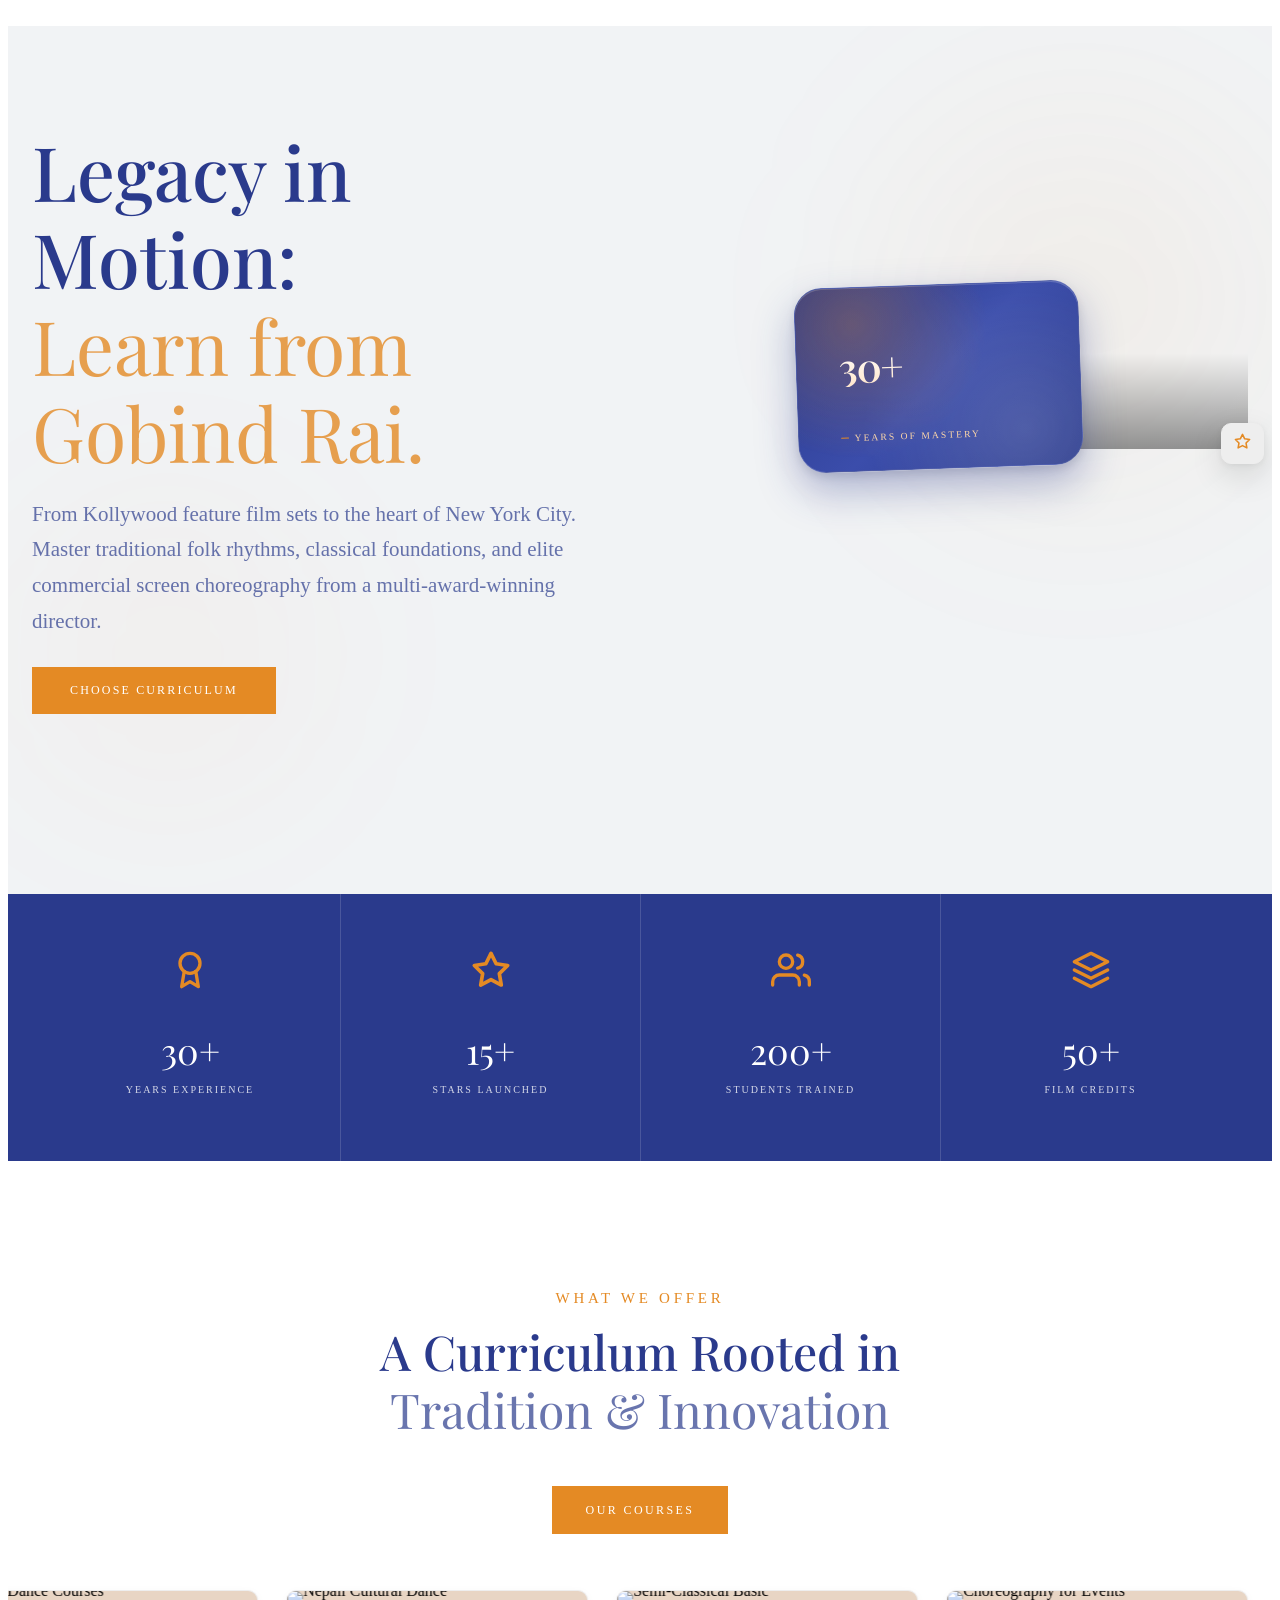
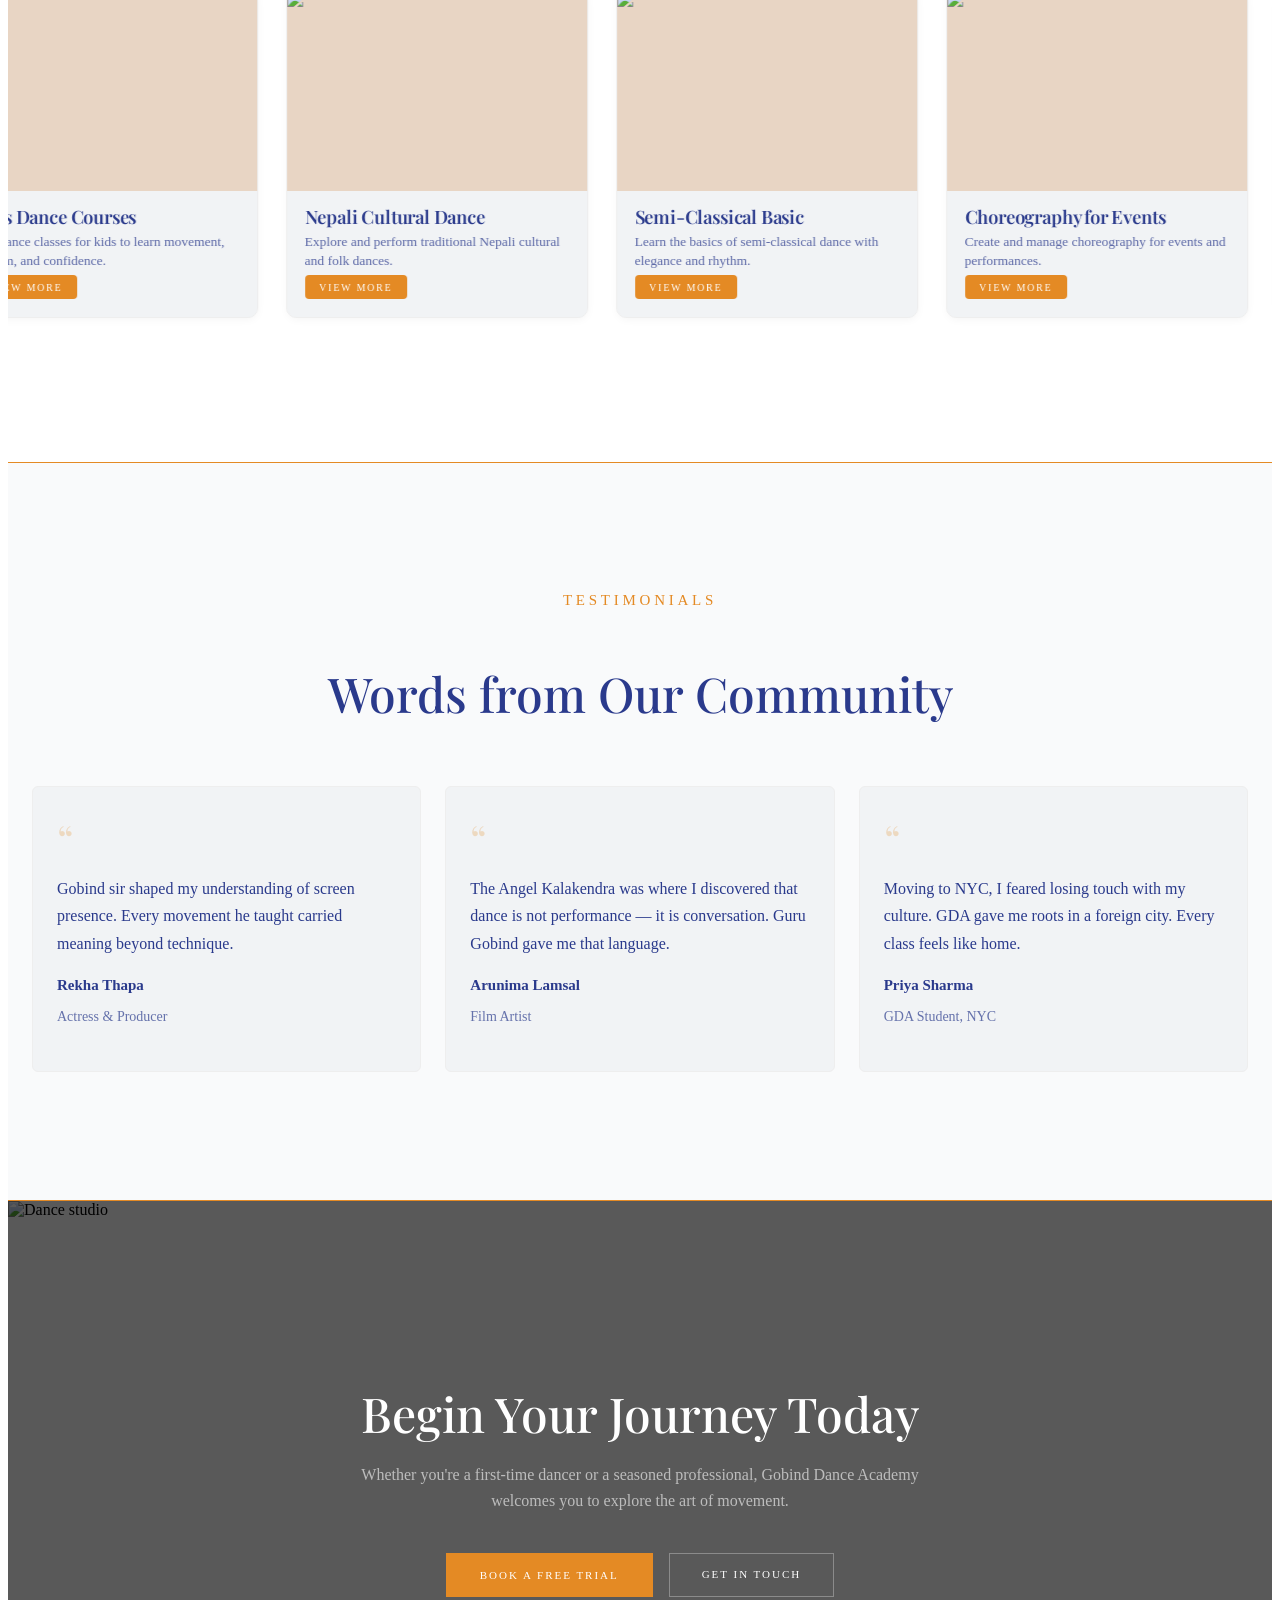
==== index.html @ 26ebb46a "Animate navbar Schedule button + restyle hero 30+ Years card Navbar CTA: - Animated orange gradient " ====
<!DOCTYPE html>
<html lang="en">
<head>
    <meta charset="UTF-8" />
    <meta name="viewport" content="width=device-width, initial-scale=1.0" />
    <title>Gobind Dance Center - Learn from Gobind Rai</title>
    <meta name="description" content="From Kollywood feature film sets to the heart of New York City. Master traditional folk rhythms, classical foundations, and elite commercial screen choreography." />

    <!-- Fonts -->
    <link rel="preconnect" href="https://fonts.googleapis.com" />
    <link rel="preconnect" href="https://fonts.gstatic.com" crossorigin />
    <link rel="icon" type="image/png" href="assets/icons/Febicone.png" />
    <link href="https://fonts.googleapis.com/css2?family=Playfair+Display:ital,wght@0,400;0,500;0,600;0,700;1,400;1,500&family=Inter:wght@300;400;500;600;700&display=swap" rel="stylesheet" />

    <!-- CSS -->
    <link rel="stylesheet" href="css/global.css" />
    <link rel="stylesheet" href="css/animations.css" />
    <link rel="stylesheet" href="css/components/navbar.css" />
    <link rel="stylesheet" href="css/components/footer.css" />
    <link rel="stylesheet" href="css/components/forms.css" />
    <link rel="stylesheet" href="css/components/cards.css" />
    <link rel="stylesheet" href="css/loader.css" />

    <style>
        /* ============================================================
           ROOT / VARIABLES
           ============================================================ */
        :root {
            --container-max: 1440px;
            --font-serif: 'Playfair Display', serif;
            --font-sans: 'Inter', sans-serif;
        }

        /* ============================================================
           HERO SECTION
           ============================================================ */
        .hero {
            min-height: calc(100vh - 72px);
            display: flex;
            align-items: center;
            position: relative;
            overflow: hidden;
            background: #f1f3f5;
            padding: 0.5rem 0 2.5rem;
        }

        @media (min-width: 768px) {
            .hero {
                padding: 1rem 0 3rem;
            }
        }

        @media (min-width: 1024px) {
            .hero {
                padding: 0 0 2.5rem;
            }
        }

        @media (min-width: 1920px) {
            .hero {
                padding: 1.5rem 0 4rem;
            }
        }

        @media (min-width: 2560px) {
            .hero {
                padding: 2.5rem 0 5rem;
            }
        }

        .hero-bg-1 {
            position: absolute;
            top: 5rem;
            right: 0;
            width: 24rem;
            height: 24rem;
            background: rgba(228, 138, 36, 0.05);
            border-radius: 50%;
            filter: blur(100px);
        }

        .hero-bg-2 {
            position: absolute;
            bottom: 5rem;
            left: 0;
            width: 20rem;
            height: 20rem;
            background: rgba(228, 138, 36, 0.03);
            border-radius: 50%;
            filter: blur(80px);
        }

        .hero-content {
            max-width: var(--container-max);
            margin: 0 auto;
            padding: 0 1.5rem;
            width: 100%;
        }

        @media (max-width: 1023px) {
            .hero-content {
                position: relative;
                top: 0px;
            }
        }

        .hero-grid {
            display: grid;
            grid-template-columns: 1fr;
            gap: 2rem;
            align-items: center;
        }

        @media (min-width: 768px) {
            .hero-grid {
                gap: 3rem;
            }
        }

        @media (min-width: 1024px) {
            .hero-grid {
                grid-template-columns: 1fr 1fr;
                gap: 5rem;
            }
        }

        .hero-badge {
            display: inline-flex;
            align-items: center;
            gap: 0.5rem;
            font-size: 11px;
            letter-spacing: 0.25em;
            text-transform: uppercase;
            color: #E48A24;
            font-weight: 500;
            margin-bottom: 1rem;
            padding: 0.375rem 1rem;
            border: 1px solid #EEEEEE;
        }

        .hero-badge-dot {
            width: 6px;
            height: 6px;
            background: #E48A24;
            border-radius: 50%;
            animation: pulse 2s ease infinite;
        }

        .hero-title {
            font-family: var(--font-serif);
            font-weight: 500;
            color: #2A3A8C;
            margin-bottom: 1rem;
            display: flex;
            flex-direction: column;
            gap: 0.05rem;
            width: 100%;
            font-size: 2.4rem;
        }

        @media (min-width: 480px) {
            .hero-title {
                font-size: 2.8rem;
            }
        }

        @media (min-width: 640px) {
            .hero-title {
                font-size: 3.4rem;
            }
        }

        @media (min-width: 768px) {
            .hero-title {
                font-size: 4rem;
            }
        }

        @media (min-width: 1024px) {
            .hero-title {
                font-size: clamp(3.8rem, 7vw, 4.7rem);
            }
        }

        @media (min-width: 1920px) {
            .hero-title {
                font-size: 6rem;
            }
        }

        @media (min-width: 2560px) {
            .hero-title {
                font-size: 7rem;
            }
        }

        .hero-title-line {
            display: block;
            line-height: 1.15;
            word-break: break-word;
        }
        

        .hero-title-accent,
        .hero-title-accent2 {
            font-style: normal;
            font-weight: 400;
            color: rgba(228, 138, 36, 0.8);
            margin-left: 0;
        }

        @media (min-width: 768px) {
            .hero-title-accent,
            .hero-title-accent2 {
                margin-left: 40px;
            }
        }

        @media (min-width: 1024px) {
            .hero-title-accent,
            .hero-title-accent2 {
                margin-left: 0px;
            }
        }

        .hero-description {
            font-size: 16px;
            line-height: 1.7;
            color: rgba(42, 58, 140, 0.7);
            max-width: 90rem;
            margin-bottom: 1.75rem;
        }

        @media (min-width: 640px) {
            .hero-description {
                font-size: 18px;
            }
        }

        @media (min-width: 1024px) {
            .hero-description {
                font-size: 21px;
            }
        }

        @media (min-width: 1920px) {
            .hero-description {
                font-size: 23px;
                max-width: 38rem;
            }
        }

        @media (min-width: 2560px) {
            .hero-description {
                font-size: 25px;
                max-width: 44rem;
            }
        }

        .hero-actions {
            display: flex;
            flex-wrap: wrap;
            gap: 1rem;
        }

        .btn-primary {
            display: inline-block;
            padding: 0.875rem 2.25rem;
            font-size: 12px;
            letter-spacing: 0.18em;
            text-transform: uppercase;
            text-decoration: none;
            background: #E48A24;
            color: #FFFFFF;
            border: 2px solid #E48A24;
            transition: all 0.3s ease;
            font-weight: 500;
        }

        .btn-primary:hover {
            background: #2A3A8C;
            border-color: #2A3A8C;
            color: #FFFFFF;
        }

        @media (min-width: 1024px) {
            .hero-text {
                position: relative;
                top: -50px;
            }
        }

        /* ============================================================
           HERO IMAGE — visible on ALL screens
           ============================================================ */
        .hero-image-container {
            display: flex;
            position: relative;
            justify-content: center;
            align-items: center;
        }

        @media (min-width: 1024px) {
            .hero-image-container {
                justify-content: flex-end;
            }
        }

        .hero-image-wrapper {
            position: relative;
            width: 100%;
            max-width: 340px;
        }

        @media (min-width: 640px) {
            .hero-image-wrapper {
                max-width: 400px;
            }
        }

        @media (min-width: 1024px) {
            .hero-image-wrapper {
                max-width: 420px;
            }
        }

        @media (min-width: 1920px) {
            .hero-image-wrapper {
                max-width: 480px;
            }
        }

        @media (min-width: 2560px) {
            .hero-image-wrapper {
                max-width: 540px;
            }
        }

        .hero-image {
            width: 100%;
            height: auto;
            display: block;
            border-radius: 4px;
        }

        .hero-image-overlay {
            position: absolute;
            bottom: 0;
            left: 0;
            right: 0;
            background: linear-gradient(to top, rgba(0, 0, 0, 0.4), transparent);
            height: 6rem;
            border-radius: 0 0 4px 4px;
        }

        .hero-image-card {
            position: absolute;
            bottom: -1.25rem;
            left: 0.5rem;
            background:
              linear-gradient(135deg, #2A3A8C 0%, #3B4DAB 50%, #2A3A8C 100%);
            color: #ffffff;
            border: 1px solid rgba(255, 255, 255, 0.18);
            border-radius: 24px;
            padding: 0.9rem 1.6rem 0.85rem;
            box-shadow:
              0 18px 40px rgba(42, 58, 140, 0.35),
              0 4px 10px rgba(0, 0, 0, 0.10),
              inset 0 1px 0 rgba(255, 255, 255, 0.20);
            min-width: 150px;
            overflow: hidden;
            isolation: isolate;
            transform: translateY(0) rotate(-2deg);
            transition:
              transform 0.5s cubic-bezier(0.22, 1, 0.36, 1),
              box-shadow 0.5s ease,
              border-color 0.4s ease,
              background 0.5s ease;
        }

        /* animated radial glow that drifts across the card */
        .hero-image-card::before {
            content: '';
            position: absolute;
            inset: 0;
            background:
              radial-gradient(circle at 20% 20%, rgba(228, 138, 36, 0.35), transparent 50%),
              radial-gradient(circle at 80% 80%, rgba(255, 255, 255, 0.18), transparent 60%);
            opacity: 0.85;
            z-index: 0;
            animation: card-glow-drift 6s ease-in-out infinite alternate;
            pointer-events: none;
        }

        @keyframes card-glow-drift {
            0%   { transform: translate(0, 0)     scale(1);   opacity: 0.7; }
            50%  { transform: translate(8px, -4px) scale(1.05); opacity: 0.9; }
            100% { transform: translate(-6px, 4px) scale(1.08); opacity: 0.75; }
        }

        /* sweeping sheen on hover */
        .hero-image-card::after {
            content: '';
            position: absolute;
            top: 0;
            left: -120%;
            width: 55%;
            height: 100%;
            background: linear-gradient(
                100deg,
                transparent 0%,
                rgba(255, 255, 255, 0.0) 35%,
                rgba(255, 255, 255, 0.35) 50%,
                rgba(255, 255, 255, 0.0) 65%,
                transparent 100%
            );
            transform: skewX(-22deg);
            transition: left 0.85s cubic-bezier(0.22, 1, 0.36, 1);
            z-index: 1;
            pointer-events: none;
        }

        .hero-image-card > * {
            position: relative;
            z-index: 2;
        }

        @media (min-width: 480px) {
            .hero-image-card {
                left: 0.5rem;
                padding: 1rem 2rem;
                min-width: 170px;
                border-radius: 26px;
            }
        }

        @media (min-width: 640px) {
            .hero-image-card {
                left: 1rem;
                padding: 1.1rem 2.4rem;
                min-width: 190px;
                border-radius: 28px;
            }
        }

        @media (min-width: 1024px) {
            .hero-image-card {
                left: -2rem;
                padding: 1.2rem 2.6rem;
                min-width: 200px;
                border-radius: 28px;
            }
        }

        @media (min-width: 1920px) {
            .hero-image-card {
                left: -2.5rem;
                padding: 1.3rem 2.8rem;
                min-width: 220px;
                border-radius: 30px;
            }
        }

        @media (min-width: 2560px) {
            .hero-image-card {
                padding: 1.4rem 3rem;
                min-width: 240px;
                border-radius: 32px;
            }
        }

        .hero-image-card:hover {
            transform: translateY(-8px) rotate(0deg) scale(1.04);
            box-shadow:
                0 28px 60px rgba(42, 58, 140, 0.45),
                0 8px 16px rgba(0, 0, 0, 0.14),
                inset 0 1px 0 rgba(255, 255, 255, 0.30);
            border-color: rgba(228, 138, 36, 0.6);
            background:
              linear-gradient(135deg, #34419A 0%, #4A5FCE 50%, #34419A 100%);
        }

        .hero-image-card:hover::after {
            left: 130%;
        }

        .hero-image-card-value {
            font-family: var(--font-serif);
            font-size: 1.8rem;
            color: #FFFFFF;
            line-height: 1;
            font-weight: 600;
            letter-spacing: -0.02em;
            background: linear-gradient(180deg, #FFFFFF 0%, #FFE6CC 100%);
            -webkit-background-clip: text;
            background-clip: text;
            -webkit-text-fill-color: transparent;
            position: relative;
            display: inline-block;
            animation: card-value-glow 3.4s ease-in-out infinite;
        }

        @keyframes card-value-glow {
            0%, 100% { filter: drop-shadow(0 0 0 rgba(228, 138, 36, 0.0)); }
            50%      { filter: drop-shadow(0 0 6px rgba(228, 138, 36, 0.55)); }
        }

        @media (min-width: 640px) {
            .hero-image-card-value {
                font-size: 2.2rem;
            }
        }

        @media (min-width: 1024px) {
            .hero-image-card-value {
                font-size: 2.5rem;
            }
        }

        @media (min-width: 1920px) {
            .hero-image-card-value {
                font-size: 2.1rem;
            }
        }

        @media (min-width: 2560px) {
            .hero-image-card-value {
                font-size: 1.85rem;
            }
        }

        .hero-image-card-label {
            font-size: 8px;
            letter-spacing: 0.22em;
            text-transform: uppercase;
            color: #FFD8A8;
            margin-top: 0.35rem;
            font-weight: 500;
            position: relative;
            padding-left: 14px;
        }

        .hero-image-card-label::before {
            content: '';
            position: absolute;
            left: 0;
            top: 50%;
            transform: translateY(-50%);
            width: 8px;
            height: 1.5px;
            background: #E48A24;
            border-radius: 1px;
        }

        @media (min-width: 640px) {
            .hero-image-card-label {
                font-size: 9px;
            }
        }

        @media (min-width: 1024px) {
            .hero-image-card-label {
                font-size: 9.5px;
            }
        }

        @media (min-width: 1920px) {
            .hero-image-card-label {
                font-size: 10.5px;
            }
        }

        @media (min-width: 2560px) {
            .hero-image-card-label {
                font-size: 11.5px;
            }
        }

        @media (prefers-reduced-motion: reduce) {
            .hero-image-card,
            .hero-image-card::before,
            .hero-image-card::after,
            .hero-image-card-value {
                animation: none !important;
            }
            .hero-image-card { transform: rotate(-2deg); }
            .hero-image-card::after { display: none; }
        }

        .hero-badge-award {
            position: absolute;
            top: -0.5rem;
            right: -0.5rem;
            background: #EEEEEE;
            color: #E48A24;
            border: 1px solid #EEEEEE;
            padding: 0.4rem 0.55rem;
            border-radius: 10px;
            box-shadow: 0 12px 32px rgba(0, 0, 0, 0.12), 0 2px 6px rgba(0, 0, 0, 0.06);
            transition: transform 0.3s cubic-bezier(0.22, 1, 0.36, 1), box-shadow 0.3s ease, color 0.3s ease, background 0.3s ease, border-color 0.3s ease;
        }

        @media (min-width: 480px) {
            .hero-badge-award {
                padding: 0.45rem 0.6rem;
                right: -0.5rem;
                top: -0.5rem;
            }
        }

        @media (min-width: 640px) {
            .hero-badge-award {
                padding: 0.5rem 0.65rem;
                right: -0.5rem;
                top: -0.5rem;
            }
        }

        @media (min-width: 1024px) {
            .hero-badge-award {
                padding: 0.55rem 0.75rem;
                right: -1rem;
                top: -0.5rem;
            }
        }

        @media (min-width: 1920px) {
            .hero-badge-award {
                padding: 0.65rem 0.85rem;
            }
            .hero-badge-award svg {
                width: 19px;
                height: 19px;
            }
        }

        @media (min-width: 2560px) {
            .hero-badge-award {
                padding: 0.75rem 0.95rem;
            }
            .hero-badge-award svg {
                width: 21px;
                height: 21px;
            }
        }

        .hero-badge-award:hover {
            transform: translateY(-3px) rotate(-3deg);
            box-shadow: 0 18px 44px rgba(0, 0, 0, 0.18), 0 4px 10px rgba(0, 0, 0, 0.08);
            background: #E48A24;
            color: #FFFFFF;
            border-color: #E48A24;
        }

        .hero-badge-award svg {
            width: 14px;
            height: 14px;
        }

        @media (min-width: 640px) {
            .hero-badge-award svg {
                width: 16px;
                height: 16px;
            }
        }

        @media (min-width: 1024px) {
            .hero-badge-award svg {
                width: 17px;
                height: 17px;
            }
        }

        /* ============================================================
           STATS SECTION
           ============================================================ */
        .stats {
            border: none;
            background: transparent;
        }

        .container1 {
            width: 100%;
            max-width: 100%;
            margin: 0;
            padding: 0;
            background-color: #2A3A8C;
        }

        .stats-grid {
            display: grid;
            grid-template-columns: repeat(2, 1fr);
            max-width: var(--container-max);
            margin: 0 auto;
            padding: 0 1.5rem;
        }

        @media (min-width: 768px) {
            .stats-grid {
                grid-template-columns: repeat(4, 1fr);
                padding: 0 2rem;
            }
        }

        @media (min-width: 1920px) {
            .stats-grid {
                padding: 0 4rem;
            }
        }

        @media (min-width: 2560px) {
            .stats-grid {
                padding: 0 6rem;
            }
        }

        .stats-item {
            padding: 2.5rem 0.5rem;
            text-align: center;
            border-left: 1px solid rgba(255, 255, 255, 0.15);
        }

        .stats-item:first-child {
            border-left: none;
        }

        @media (min-width: 768px) {
            .stats-item {
                padding: 3.5rem 1rem;
            }
        }

        @media (min-width: 1920px) {
            .stats-item {
                padding: 4.5rem 1.5rem;
            }
        }

        @media (min-width: 2560px) {
            .stats-item {
                padding: 5.5rem 2rem;
            }
        }

        .stats-icon {
            color: #E48A24;
            display: flex;
            justify-content: center;
            margin-bottom: 0.75rem;
        }

        .stats-icon svg {
            width: 36px;
            height: 36px;
            stroke: #E48A24;
            stroke-width: 2;
            fill: none;
            transition: transform 0.3s ease;
        }

        @media (min-width: 768px) {
            .stats-icon svg {
                width: 40px;
                height: 40px;
            }
        }

        @media (min-width: 1920px) {
            .stats-icon svg {
                width: 44px;
                height: 44px;
            }
        }

        @media (min-width: 2560px) {
            .stats-icon svg {
                width: 50px;
                height: 50px;
            }
        }

        .stats-item:hover .stats-icon svg {
            transform: scale(1.1);
        }

        .stats-item:nth-child(2) .stats-icon svg {
            stroke-width: 2.2;
        }

        .stats-value {
            font-family: var(--font-serif);
            font-size: 2rem;
            color: #FFFFFF;
            margin-bottom: 0.25rem;
        }

        @media (min-width: 768px) {
            .stats-value {
                font-size: 2.25rem;
            }
        }

        @media (min-width: 1920px) {
            .stats-value {
                font-size: 2.75rem;
            }
        }

        @media (min-width: 2560px) {
            .stats-value {
                font-size: 3.25rem;
            }
        }

        .stats-label {
            font-size: 9px;
            letter-spacing: 0.2em;
            text-transform: uppercase;
            color: rgba(255, 255, 255, 0.8);
        }

        @media (min-width: 768px) {
            .stats-label {
                font-size: 10px;
            }
        }

        @media (min-width: 1920px) {
            .stats-label {
                font-size: 11px;
            }
        }

        /* ============================================================
           WHAT WE OFFER — MARQUEE CARDS
           ============================================================ */
        .offer-section {
            padding: 6rem 0;
            overflow: hidden;
        }

        @media (min-width: 768px) {
            .offer-section {
                padding: 8rem 0;
            }
        }

        .offer-header {
            text-align: center;
            margin-bottom: 3rem;
        }

        .offer-header-badge {
            display: inline-block;
            font-size: 15px;
            letter-spacing: 0.25em;
            text-transform: uppercase;
            color: #E48A24;
            font-weight: 500;
            margin-bottom: 1rem;
        }

        .offer-header-title {
            font-family: var(--font-serif);
            font-size: 2rem;
            font-weight: 500;
            line-height: 1.2;
            color: #2A3A8C;
            max-width: 36rem;
            margin: 0 auto;
        }

        @media (min-width: 768px) {
            .offer-header-title {
                font-size: 2.5rem;
            }
        }

        @media (min-width: 1024px) {
            .offer-header-title {
                font-size: 3rem;
            }
        }

        .offer-title-accent {
            font-style: normal;
            font-weight: 400;
            color: rgba(42, 58, 140, 0.7);
        }

        .offer-top-action {
            display: flex;
            justify-content: center;
            margin-bottom: 2.5rem;
        }

        .offer-main-btn {
            display: inline-block;
            padding: 0.9rem 2rem;
            font-size: 12px;
            letter-spacing: 0.2em;
            text-transform: uppercase;
            text-decoration: none;
            background: #E48A24;
            color: white;
            border: 2px solid #E48A24;
            transition: all 0.3s ease;
            cursor: pointer;
        }

        .offer-main-btn:hover {
            background: #2A3A8C;
            border-color: #2A3A8C;
            color: white;
        }

        /* ── MARQUEE ── */
        .marquee-container {
            width: 100%;
            overflow: hidden;
            position: relative;
            padding: 1rem 0;
            cursor: grab;
            user-select: none;
            -webkit-user-select: none;
            touch-action: none;
        }

        .marquee-container:active {
            cursor: grabbing;
        }

        .marquee-track {
            display: flex;
            gap: 1.75rem;
            width: max-content;
            will-change: transform;
            transform: translateX(0px);
        }

        /* ── OFFER CARD ── */
        .offer-card {
            flex: 0 0 auto;
            width: 300px;
            background: #f1f3f5;
            border: 1px solid #EEEEEE;
            border-radius: 10px;
            overflow: hidden;
            cursor: pointer;
            transition: border-color 0.3s ease, transform 0.2s ease, box-shadow 0.3s ease;
            display: flex;
            flex-direction: column;
            box-shadow: 0 2px 8px rgba(0, 0, 0, 0.04);
            position: relative;
        }

        .offer-card:hover {
            border-color: #E48A24;
            transform: translateY(-4px);
            box-shadow: 0 8px 24px rgba(0, 0, 0, 0.08);
        }

        .offer-card-image-wrap {
            width: 100%;
            height: 175px;
            overflow: hidden;
            flex-shrink: 0;
            background: #e8d5c4;
            line-height: 0;
            position: relative;
        }

        @media (min-width: 768px) {
            .offer-card-image-wrap {
                height: 200px;
            }
        }

        @media (min-width: 1440px) {
            .offer-card-image-wrap {
                height: 220px;
            }
        }

        @media (min-width: 1920px) {
            .offer-card-image-wrap {
                height: 250px;
            }
        }

        @media (min-width: 2560px) {
            .offer-card-image-wrap {
                height: 280px;
            }
        }

        .offer-card-image-wrap img {
            width: 100%;
            height: 100%;
            object-fit: cover;
            display: block;
            transition: transform 0.4s ease;
        }

        .offer-card:hover .offer-card-image-wrap img {
            transform: scale(1.02);
        }

        .offer-card-body {
            padding: 0.75rem 0.95rem 0.95rem;
            flex: 1 1 auto;
            display: flex;
            flex-direction: column;
            gap: 0.15rem;
            background: #f1f3f5;
        }

        @media (min-width: 768px) {
            .offer-card-body {
                padding: 0.9rem 1.1rem 1.1rem;
                gap: 0.2rem;
            }
        }

        @media (min-width: 1440px) {
            .offer-card-body {
                padding: 1.1rem 1.4rem 1.4rem;
                gap: 0.25rem;
            }
        }

        @media (min-width: 1920px) {
            .offer-card-body {
                padding: 1.3rem 1.6rem 1.6rem;
                gap: 0.3rem;
            }
        }

        @media (min-width: 2560px) {
            .offer-card-body {
                padding: 1.6rem 1.9rem 1.9rem;
                gap: 0.4rem;
            }
        }

        .offer-card-title {
            font-family: var(--font-serif);
            font-size: 1rem;
            font-weight: 600;
            color: #2A3A8C;
            margin: 0;
            line-height: 1.25;
            letter-spacing: -0.01em;
        }

        @media (min-width: 768px) {
            .offer-card-title {
                font-size: 1.15rem;
            }
        }

        @media (min-width: 1440px) {
            .offer-card-title {
                font-size: 1.3rem;
            }
        }

        @media (min-width: 1920px) {
            .offer-card-title {
                font-size: 1.5rem;
            }
        }

        @media (min-width: 2560px) {
            .offer-card-title {
                font-size: 1.7rem;
            }
        }

        .offer-card-desc {
            font-size: 12px;
            line-height: 1.4;
            color: rgba(42, 58, 140, 0.75);
            margin: 0;
            flex: 0 1 auto;
        }

        @media (min-width: 768px) {
            .offer-card-desc {
                font-size: 13.5px;
                line-height: 1.45;
            }
        }

        @media (min-width: 1440px) {
            .offer-card-desc {
                font-size: 14.5px;
            }
        }

        @media (min-width: 1920px) {
            .offer-card-desc {
                font-size: 16px;
            }
        }

        @media (min-width: 2560px) {
            .offer-card-desc {
                font-size: 18px;
                line-height: 1.5;
            }
        }

        .offer-card-btn {
            display: inline-block;
            align-self: flex-start;
            font-size: 9px;
            letter-spacing: 0.18em;
            text-transform: uppercase;
            padding: 0.3rem 0.7rem;
            background: #E48A24;
            color: #FFFFFF;
            border: none;
            border-radius: 4px;
            text-decoration: none;
            transition: background 0.25s ease, transform 0.15s ease;
            font-weight: 500;
            margin-top: 0.05rem;
            cursor: pointer;
            position: relative;
            z-index: 5;
        }

        .offer-card-btn:hover {
            background: #2A3A8C;
            transform: scale(0.97);
        }

        @media (min-width: 768px) {
            .offer-card-btn {
                font-size: 10px;
                padding: 0.4rem 0.9rem;
                margin-top: 0.1rem;
            }
        }

        @media (min-width: 1440px) {
            .offer-card-btn {
                font-size: 10.5px;
                padding: 0.45rem 1rem;
            }
        }

        @media (min-width: 1920px) {
            .offer-card-btn {
                font-size: 11.5px;
                padding: 0.55rem 1.2rem;
            }
        }

        @media (min-width: 2560px) {
            .offer-card-btn {
                font-size: 13px;
                padding: 0.65rem 1.4rem;
            }
        }

        .marquee-track {
            gap: 1.25rem;
        }

        @media (min-width: 768px) {
            .marquee-track {
                gap: 1.75rem;
            }
        }

        @media (min-width: 1440px) {
            .marquee-track {
                gap: 2rem;
            }
        }

        @media (min-width: 1920px) {
            .marquee-track {
                gap: 2rem;
            }
        }

        @media (min-width: 2560px) {
            .marquee-track {
                gap: 2.25rem;
            }
        }

        /* ============================================================
           TESTIMONIALS
           ============================================================ */
        .testimonials {
            background: rgba(241, 243, 245, 0.4);
            border-top: 1px solid #E48A24;
            border-bottom: 1px solid #E48A24;
            padding: 6rem 0;
        }

        @media (min-width: 768px) {
            .testimonials {
                padding: 8rem 0;
            }
        }

        .testimonials-header {
            text-align: center;
            margin-bottom: 4rem;
        }

        .testimonials-badge {
            display: inline-block;
            font-size: 15px;
            letter-spacing: 0.25em;
            text-transform: uppercase;
            color: #E48A24;
            font-weight: 500;
            margin-bottom: 1rem;
        }

        .testimonials-title {
            font-family: var(--font-serif);
            font-size: 2rem;
            font-weight: 500;
            line-height: 1.2;
            color: #2A3A8C;
        }

        @media (min-width: 768px) {
            .testimonials-title {
                font-size: 2.5rem;
            }
        }

        @media (min-width: 1024px) {
            .testimonials-title {
                font-size: 3rem;
            }
        }

        .testimonials-grid {
            display: grid;
            grid-template-columns: 1fr;
            gap: 1.5rem;
        }

        @media (min-width: 768px) {
            .testimonials-grid {
                grid-template-columns: repeat(3, 1fr);
            }
        }

        .testimonial-card {
            background: #f1f3f5;
            border: 1px solid #EEEEEE;
            padding: 2rem 1.5rem;
            border-radius: 6px;
            transition: border-color 0.3s ease;
        }

        .testimonial-card:hover {
            border-color: #E48A24;
        }

        .testimonial-quote {
            font-family: var(--font-serif);
            font-size: 2.5rem;
            line-height: 1;
            color: rgba(228, 138, 36, 0.25);
            display: block;
            margin-bottom: 0.5rem;
        }

        .testimonial-text {
            font-size: 16px;
            line-height: 1.7;
            color: #2A3A8C;
            margin-bottom: 1.25rem;
        }

        .testimonial-author-name {
            font-weight: 600;
            font-size: 15px;
            color: #2A3A8C;
        }

        .testimonial-author-role {
            font-size: 14px;
            color: rgba(42, 58, 140, 0.7);
        }

        /* ============================================================
           CTA BANNER
           ============================================================ */
        .cta-banner {
            position: relative;
            overflow: hidden;
            padding: 7rem 0;
        }

        @media (min-width: 768px) {
            .cta-banner {
                padding: 9rem 0;
            }
        }

        .cta-banner-bg {
            position: absolute;
            inset: 0;
        }

        .cta-banner-bg img {
            width: 100%;
            height: 100%;
            object-fit: cover;
        }

        .cta-banner-overlay {
            position: absolute;
            inset: 0;
            background: rgba(0, 0, 0, 0.65);
        }

        .cta-banner-content {
            position: relative;
            z-index: 10;
            text-align: center;
            padding: 0 1.5rem;
        }

        .cta-banner-title {
            font-family: var(--font-serif);
            font-size: 2rem;
            font-weight: 500;
            line-height: 1.2;
            color: white;
            margin-bottom: 1.25rem;
        }

        @media (min-width: 768px) {
            .cta-banner-title {
                font-size: 2.5rem;
            }
        }

        @media (min-width: 1024px) {
            .cta-banner-title {
                font-size: 3rem;
            }
        }

        .cta-banner-desc {
            font-size: 16px;
            line-height: 1.6;
            color: rgba(255, 255, 255, 0.6);
            max-width: 36rem;
            margin: 0 auto 2.5rem;
        }

        .cta-banner-actions {
            display: flex;
            flex-wrap: wrap;
            gap: 1rem;
            justify-content: center;
        }

        .cta-banner-btn-primary {
            font-size: 11px;
            letter-spacing: 0.18em;
            text-transform: uppercase;
            padding: 0.875rem 2rem;
            background: #E48A24;
            color: #FFFFFF;
            transition: all 0.3s ease;
            border: 2px solid #E48A24;
            text-decoration: none;
            display: inline-block;
        }

        .cta-banner-btn-primary:hover {
            background: #2A3A8C;
            border-color: #2A3A8C;
        }

        .cta-banner-btn-secondary {
            font-size: 11px;
            letter-spacing: 0.18em;
            text-transform: uppercase;
            padding: 0.875rem 2rem;
            border: 1px solid rgba(255, 255, 255, 0.3);
            color: white;
            transition: all 0.3s ease;
            text-decoration: none;
            display: inline-block;
        }

        .cta-banner-btn-secondary:hover {
            border-color: white;
        }

        .container {
            max-width: var(--container-max);
            margin: 0 auto;
            padding: 0 1.5rem;
        }

        @keyframes pulse {
            0%,
            100% {
                opacity: 1;
            }
            50% {
                opacity: 0.3;
            }
        }
    </style>
</head>
<body class="grain-overlay">

    <!-- Navigation Container -->
    <div id="navbar-container"></div>
    <br />

    <main class="pt-[110px]">

        <!-- ==========================================================
        HERO SECTION
        ========================================================== -->
        <section class="hero">
            <div class="hero-bg-1"></div>
            <div class="hero-bg-2"></div>

            <div class="hero-content">
                <div class="hero-grid">
                    <!-- Text Column -->
                    <div class="hero-text fade-in-left">
                        <h1 class="hero-title">
                            <span class="hero-title-line">Legacy in Motion:</span>
                            <span class="hero-title-line hero-title-accent">Learn from</span>
                            <span class="hero-title-line hero-title-accent2">Gobind Rai.</span>
                        </h1>
                        <p class="hero-description">
                            From Kollywood feature film sets to the heart of New York City. Master traditional folk rhythms, classical foundations, and elite commercial screen choreography from a multi-award-winning director.
                        </p>
                        <div class="hero-actions">
                            <a href="course.html" class="btn btn-primary">Choose Curriculum</a>
                        </div>
                    </div>

                    <!-- Image Column — visible on ALL screens -->
                    <div class="hero-image-container fade-in-up" style="animation-delay: 0.2s;">
                        <div class="hero-image-wrapper">
                            <img src="assets/images/Gobind.jpg" alt="Gobind Rai choreographer portrait" class="hero-image" />
                            <div class="hero-image-overlay"></div>

                            <!-- 30+ Years Card -->
                            <div class="hero-image-card">
                                <p class="hero-image-card-value">30+</p>
                                <p class="hero-image-card-label">Years of Mastery</p>
                            </div>

                            <!-- Award Badge -->
                            <div class="hero-badge-award" aria-label="Award winner">
                                <svg xmlns="http://www.w3.org/2000/svg" viewBox="0 0 24 24" fill="none" stroke="currentColor" stroke-width="2.2" stroke-linecap="round" stroke-linejoin="round">
                                    <polygon points="12 2 15.09 8.26 22 9.27 17 14.14 18.18 21.02 12 17.77 5.82 21.02 7 14.14 2 9.27 8.91 8.26 12 2" />
                                </svg>
                            </div>
                        </div>
                    </div>
                </div>
            </div>
        </section>

        <!-- ==========================================================
        STATS SECTION
        ========================================================== -->
        <section class="stats">
            <div class="container1">
                <div class="stats-grid">
                    <div class="stats-item stagger-item">
                        <div class="stats-icon">
                            <svg xmlns="http://www.w3.org/2000/svg" width="16" height="16" viewBox="0 0 24 24" fill="none" stroke="currentColor" stroke-width="2" stroke-linecap="round" stroke-linejoin="round">
                                <circle cx="12" cy="8" r="6" />
                                <path d="M15.477 12.89 17 22l-5-3-5 3 1.523-9.11" />
                            </svg>
                        </div>
                        <p class="stats-value"><span class="count-up" data-target="30" data-suffix="+">30+</span></p>
                        <p class="stats-label">Years Experience</p>
                    </div>
                    <div class="stats-item stagger-item">
                        <div class="stats-icon">
                            <svg xmlns="http://www.w3.org/2000/svg" width="40" height="40" viewBox="0 0 24 24" fill="none" stroke="#E48A24" stroke-width="2.2" stroke-linecap="round" stroke-linejoin="round">
                                <polygon points="12 2 15.09 8.26 22 9.27 17 14.14 18.18 21.02 12 17.77 5.82 21.02 7 14.14 2 9.27 8.91 8.26 12 2" />
                            </svg>
                        </div>
                        <p class="stats-value"><span class="count-up" data-target="15" data-suffix="+">15+</span></p>
                        <p class="stats-label">Stars Launched</p>
                    </div>
                    <div class="stats-item stagger-item">
                        <div class="stats-icon">
                            <svg xmlns="http://www.w3.org/2000/svg" width="16" height="16" viewBox="0 0 24 24" fill="none" stroke="currentColor" stroke-width="2" stroke-linecap="round" stroke-linejoin="round">
                                <path d="M17 21v-2a4 4 0 0 0-4-4H5a4 4 0 0 0-4 4v2" />
                                <circle cx="9" cy="7" r="4" />
                                <path d="M23 21v-2a4 4 0 0 0-3-3.87" />
                                <path d="M16 3.13a4 4 0 0 1 0 7.75" />
                            </svg>
                        </div>
                        <p class="stats-value"><span class="count-up" data-target="200" data-suffix="+">200+</span></p>
                        <p class="stats-label">Students Trained</p>
                    </div>
                    <div class="stats-item stagger-item">
                        <div class="stats-icon">
                            <svg xmlns="http://www.w3.org/2000/svg" width="16" height="16" viewBox="0 0 24 24" fill="none" stroke="currentColor" stroke-width="2" stroke-linecap="round" stroke-linejoin="round">
                                <path d="M12 2 2 7l10 5 10-5-10-5z" />
                                <path d="m2 17 10 5 10-5" />
                                <path d="m2 12 10 5 10-5" />
                            </svg>
                        </div>
                        <p class="stats-value"><span class="count-up" data-target="50" data-suffix="+">50+</span></p>
                        <p class="stats-label">Film Credits</p>
                    </div>
                </div>
            </div>
        </section>

        <!-- ==========================================================
        WHAT WE OFFER — MARQUEE (JS-driven, draggable)
        ========================================================== -->
        <section class="offer-section">
            <div class="container">
                <div class="offer-header reveal">
                    <span class="offer-header-badge">What We Offer</span>
                    <h2 class="offer-header-title">
                        A Curriculum Rooted in<br />
                        <span class="offer-title-accent">Tradition &amp; Innovation</span>
                    </h2>
                </div>
                <div class="offer-top-action">
                    <a href="course.html" class="offer-main-btn">Our Courses</a>
                </div>
            </div>

            <!-- Marquee — full width -->
            <div class="marquee-container" id="marqueeContainer">
                <div class="marquee-track" id="marqueeTrack">
                    <!-- Cards injected by JavaScript -->
                </div>
            </div>
        </section>

        <!-- ==========================================================
        TESTIMONIALS
        ========================================================== -->
        <section class="testimonials">
            <div class="container">
                <div class="testimonials-header reveal">
                    <span class="testimonials-badge">Testimonials</span>
                    <h2 class="testimonials-title">Words from Our Community</h2>
                </div>

                <div class="testimonials-grid">
                    <div class="testimonial-card reveal-scale">
                        <span class="testimonial-quote">&ldquo;</span>
                        <p class="testimonial-text">Gobind sir shaped my understanding of screen presence. Every movement he taught carried meaning beyond technique.</p>
                        <div class="testimonial-author">
                            <p class="testimonial-author-name">Rekha Thapa</p>
                            <p class="testimonial-author-role">Actress &amp; Producer</p>
                        </div>
                    </div>

                    <div class="testimonial-card reveal-scale" style="animation-delay: 0.1s;">
                        <span class="testimonial-quote">&ldquo;</span>
                        <p class="testimonial-text">The Angel Kalakendra was where I discovered that dance is not performance — it is conversation. Guru Gobind gave me that language.</p>
                        <div class="testimonial-author">
                            <p class="testimonial-author-name">Arunima Lamsal</p>
                            <p class="testimonial-author-role">Film Artist</p>
                        </div>
                    </div>

                    <div class="testimonial-card reveal-scale" style="animation-delay: 0.2s;">
                        <span class="testimonial-quote">&ldquo;</span>
                        <p class="testimonial-text">Moving to NYC, I feared losing touch with my culture. GDA gave me roots in a foreign city. Every class feels like home.</p>
                        <div class="testimonial-author">
                            <p class="testimonial-author-name">Priya Sharma</p>
                            <p class="testimonial-author-role">GDA Student, NYC</p>
                        </div>
                    </div>
                </div>
            </div>
        </section>

        <!-- ==========================================================
        CTA BANNER
        ========================================================== -->
        <section class="cta-banner">
            <div class="cta-banner-bg parallax-container" data-speed="0.1">
                <img src="https://scontent.fktm3-1.fna.fbcdn.net/v/t39.30808-6/702569886_27188194700813827_8500361184010729467_n.jpg?stp=dst-jpg_tt6&amp;cstp=mx2048x1366&amp;ctp=s2048x1366&amp;_nc_cat=104&amp;ccb=1-7&amp;_nc_sid=833d8c&amp;_nc_ohc=fHQIvbfqoYQQ7kNvwFPBvh0&amp;_nc_oc=AdrvUOhrRa8hQrtxI73GDNUYPQxHuP6IE30iYjZ6dc4ZhtR5ddoiDDxjHblq-xQ-nQRDeUl6gXKDSDZg3Igps2dw&amp;_nc_zt=23&amp;_nc_ht=scontent.fktm3-1.fna&amp;_nc_gid=rV6x-PK-vuZOdNFDRI0ugw&amp;_nc_ss=7b2a8&amp;oh=00_Af_1SsESrplSL4d3gou9XAiLPUtoBXsRTxC5T4BfYOw-ZA&amp;oe=6A36BF78" alt="Dance studio" />
            </div>
            <div class="cta-banner-overlay"></div>
            <div class="cta-banner-content reveal">
                <h2 class="cta-banner-title">Begin Your Journey Today</h2>
                <p class="cta-banner-desc">
                    Whether you're a first-time dancer or a seasoned professional, Gobind Dance Academy welcomes you to explore the art of movement.
                </p>
                <div class="cta-banner-actions">
                    <a href="book-meeting.html" class="cta-banner-btn-primary">Book a Free Trial</a>
                    <a href="contact.html" class="cta-banner-btn-secondary">Get in Touch</a>
                </div>
            </div>
        </section>

    </main>

    <div id="footer-container"></div>

    <!-- ============================================================
    SCRIPTS
    ============================================================ -->
    <script src="js/emailjs-config.js"></script>
    <script src="js/utilities.js"></script>
    <script src="js/components/navbar.js"></script>
    <script src="js/components/footer.js"></script>
    <script src="js/components/scroll.js"></script>
    <script src="js/components/modals.js"></script>
    <script src="js/forms.js"></script>
    <script src="js/main.js"></script>

    <!-- ============================================================
    MARQUEE INIT — JavaScript-driven with drag & auto-scroll
    ============================================================ -->
 <script>
    (function() {
        'use strict';

        // ─── Card Data ──────────────────────────────────────────────
        const cardsData = [{
            img: 'assets/images/Image7.jpg',
            title: 'Kids Dance Courses',
            desc: 'Fun dance classes for kids to learn movement, rhythm, and confidence.'
        }, {
            img: 'assets/images/Culturaldance.jpg',
            title: 'Nepali Cultural Dance',
            desc: 'Explore and perform traditional Nepali cultural and folk dances.'
        }, {
            img: 'assets/images/image1.jpg',
            title: 'Semi-Classical Basic',
            desc: 'Learn the basics of semi-classical dance with elegance and rhythm.'
        }, {
            img: 'assets/images/Movie.jpg',
            title: 'Choreography for Events',
            desc: 'Create and manage choreography for events and performances.'
        }, {
            img: 'assets/images/Image5.jpg',
            title: 'Advance Special Classes',
            desc: 'Advanced dance training for skill enhancement and professional growth.'
        }, {
            img: 'assets/images/Direction.jpg',
            title: 'Dance Video Direction',
            desc: 'Learn dance video direction, composition, and creative presentation.'
        }];

        // ─── Card HTML builder ──────────────────────────────────────
        function buildCardHTML(data, index) {
            return `
                <div class="offer-card" data-index="${index}">
                    <div class="offer-card-image-wrap">
                        <img src="${data.img}" alt="${data.title}" loading="lazy" />
                    </div>
                    <div class="offer-card-body">
                        <h3 class="offer-card-title">${data.title}</h3>
                        <p class="offer-card-desc">${data.desc}</p>
                        <a href="course.html" class="offer-card-btn">View More</a>
                    </div>
                </div>
            `;
        }

        // ─── DOM refs ──────────────────────────────────────────────
        const container = document.getElementById('marqueeContainer');
        const track = document.getElementById('marqueeTrack');
        if (!container || !track) return;

        // ─── Build cards (2x for seamless loop) ──────────────────
        let allHTML = '';
        for (let pass = 0; pass < 2; pass++) {
            cardsData.forEach((data, i) => {
                allHTML += buildCardHTML(data, i + pass * cardsData.length);
            });
        }
        track.innerHTML = allHTML;

        // ─── State ──────────────────────────────────────────────────
        let position = 0;
        let isAnimating = true;
        let isDragging = false;
        let startX = 0;
        let startPosition = 0;
        let animationId = null;
        let speed = 0.6;
        let lastTimestamp = 0;
        let trackWidth = 0;
        let cardWidth = 0;
        let gap = 0;

        // ─── Measure track ─────────────────────────────────────────
        function measureTrack() {
            const firstCard = track.querySelector('.offer-card');
            if (!firstCard) return;
            const rect = firstCard.getBoundingClientRect();
            cardWidth = rect.width;
            const style = window.getComputedStyle(track);
            gap = parseFloat(style.gap) || 20;
            const totalCards = cardsData.length;
            trackWidth = (cardWidth + gap) * totalCards;
            if (position < -trackWidth) position = -trackWidth;
            if (position > 0) position = 0;
            track.style.transform = 'translateX(' + position + 'px)';
        }

        // ─── Animation loop ────────────────────────────────────────
        function animate(timestamp) {
            if (!isAnimating || isDragging) {
                animationId = requestAnimationFrame(animate);
                return;
            }
            if (lastTimestamp === 0) lastTimestamp = timestamp;
            const delta = Math.min(timestamp - lastTimestamp, 30);
            lastTimestamp = timestamp;

            position -= speed * (delta / 16);
            if (position <= -trackWidth) position += trackWidth;
            if (position > 0) position = 0;
            if (position < -trackWidth) position = -trackWidth;

            track.style.transform = 'translateX(' + position + 'px)';
            animationId = requestAnimationFrame(animate);
        }

        function startAnimation() {
            if (animationId) return;
            isAnimating = true;
            lastTimestamp = 0;
            animationId = requestAnimationFrame(animate);
        }

        function stopAnimation() {
            isAnimating = false;
            if (animationId) {
                cancelAnimationFrame(animationId);
                animationId = null;
            }
        }

        // ─── Drag handlers (mouse) ───────────────────────────────
        function onDragStart(e) {
            // Ignore if clicking on the button or any link
            if (e.target.closest('.offer-card-btn') || e.target.closest('a')) return;

            isDragging = true;
            startX = e.clientX;
            const style = window.getComputedStyle(track);
            const matrix = style.transform;
            if (matrix !== 'none') {
                const values = matrix.match(/matrix\((.+)\)/);
                if (values) {
                    const parts = values[1].split(', ');
                    startPosition = parseFloat(parts[4]) || 0;
                    position = startPosition;
                } else {
                    startPosition = position;
                }
            } else {
                startPosition = position;
            }
            container.style.cursor = 'grabbing';
            e.preventDefault();
        }

        function onDragMove(e) {
            if (!isDragging) return;
            const delta = e.clientX - startX;
            let newPos = startPosition + delta;
            if (newPos > 0) newPos = 0;
            if (newPos < -trackWidth) newPos = -trackWidth;
            position = newPos;
            track.style.transform = 'translateX(' + position + 'px)';
            e.preventDefault();
        }

        function onDragEnd(e) {
            if (!isDragging) return;
            isDragging = false;
            container.style.cursor = 'grab';
            if (position > 0) {
                position = 0;
                track.style.transform = 'translateX(0px)';
            } else if (position < -trackWidth) {
                position = -trackWidth;
                track.style.transform = 'translateX(' + position + 'px)';
            }
            if (isAnimating) {
                lastTimestamp = 0;
                if (!animationId) {
                    animationId = requestAnimationFrame(animate);
                }
            }
        }

        // ─── Touch handlers ──────────────────────────────────────────
        function onTouchStart(e) {
            const touch = e.touches[0];
            const target = document.elementFromPoint(touch.clientX, touch.clientY);
            if (target && (target.closest('.offer-card-btn') || target.closest('a'))) return;

            isDragging = true;
            startX = touch.clientX;
            const style = window.getComputedStyle(track);
            const matrix = style.transform;
            if (matrix !== 'none') {
                const values = matrix.match(/matrix\((.+)\)/);
                if (values) {
                    const parts = values[1].split(', ');
                    startPosition = parseFloat(parts[4]) || 0;
                    position = startPosition;
                } else {
                    startPosition = position;
                }
            } else {
                startPosition = position;
            }
            e.preventDefault();
        }

        function onTouchMove(e) {
            if (!isDragging) return;
            const touch = e.touches[0];
            const delta = touch.clientX - startX;
            let newPos = startPosition + delta;
            if (newPos > 0) newPos = 0;
            if (newPos < -trackWidth) newPos = -trackWidth;
            position = newPos;
            track.style.transform = 'translateX(' + position + 'px)';
            e.preventDefault();
        }

        function onTouchEnd(e) {
            if (!isDragging) return;
            isDragging = false;
            if (position > 0) {
                position = 0;
                track.style.transform = 'translateX(0px)';
            } else if (position < -trackWidth) {
                position = -trackWidth;
                track.style.transform = 'translateX(' + position + 'px)';
            }
            if (isAnimating) {
                lastTimestamp = 0;
                if (!animationId) {
                    animationId = requestAnimationFrame(animate);
                }
            }
        }

        // ─── Attach events ──────────────────────────────────────────
        container.addEventListener('mousedown', onDragStart);
        window.addEventListener('mousemove', onDragMove);
        window.addEventListener('mouseup', onDragEnd);

        container.addEventListener('touchstart', onTouchStart, { passive: false });
        window.addEventListener('touchmove', onTouchMove, { passive: false });
        window.addEventListener('touchend', onTouchEnd, { passive: false });

        // Prevent context menu on long press
        container.addEventListener('contextmenu', function(e) {
            e.preventDefault();
        });

        // ─── Handle resize ──────────────────────────────────────────
        let resizeTimeout;
        window.addEventListener('resize', function() {
            clearTimeout(resizeTimeout);
            resizeTimeout = setTimeout(function() {
                measureTrack();
                if (position > 0) position = 0;
                if (position < -trackWidth) position = -trackWidth;
                track.style.transform = 'translateX(' + position + 'px)';
            }, 100);
        });

        // ─── Init ──────────────────────────────────────────────────
        setTimeout(function() {
            measureTrack();
            if (position > 0) position = 0;
            if (position < -trackWidth) position = -trackWidth;
            track.style.transform = 'translateX(' + position + 'px)';
            startAnimation();
        }, 50);

        if (document.fonts) {
            document.fonts.ready.then(function() {
                measureTrack();
                if (position > 0) position = 0;
                if (position < -trackWidth) position = -trackWidth;
                track.style.transform = 'translateX(' + position + 'px)';
            });
        }

        console.log('🎯 Marquee initialized (JS-driven, draggable)');

    })();
</script>

    <script src="js/loader.js"></script>
</body>
</html>
---- css/components/navbar.css ----
/* ============================================
   NAVIGATION COMPONENT — SINGLE UNDERLINE
   ============================================ */

.navbar {
  position: fixed;
  top: 0;
  left: 0;
  right: 0;
  z-index: 50;
  border-radius: 0;
  border: none;
  border-bottom: 1px solid #EEEEEE;
  background: rgba(255, 255, 255, 0.55);
  backdrop-filter: blur(16px) saturate(180%);
  -webkit-backdrop-filter: blur(16px) saturate(180%);
  box-shadow: 0 6px 24px rgba(42, 58, 140, 0.06), 0 1px 2px rgba(0, 0, 0, 0.04);
  transition: background 0.4s ease, border-color 0.4s ease, box-shadow 0.4s ease;
}

.navbar.scrolled {
  background: rgba(238, 238, 238, 0.78);
  backdrop-filter: blur(24px) saturate(200%);
  -webkit-backdrop-filter: blur(24px) saturate(200%);
  border-bottom-color: #EEEEEE;
  box-shadow: 0 10px 32px rgba(42, 58, 140, 0.1), 0 2px 6px rgba(0, 0, 0, 0.05);
}

.navbar.transparent {
  background: rgba(255, 255, 255, 0.55);
  border-bottom: 1px solid #EEEEEE;
  box-shadow: 0 6px 24px rgba(42, 58, 140, 0.06), 0 1px 2px rgba(0, 0, 0, 0.04);
}

.navbar-inner {
  max-width: var(--container-max);
  margin: 0 auto;
  padding: 0 1.25rem;
  display: flex;
  align-items: center;
  justify-content: space-between;
  height: 88px;
}

@media (min-width: 768px) {
  .navbar-inner {
    padding: 0 1.5rem;
    height: 96px;
  }
}

@media (min-width: 1280px) {
  .navbar-inner {
    padding: 0 1.75rem;
    height: 100px;
  }
}

@media (min-width: 1920px) {
  .navbar-inner {
    padding: 0 2rem;
    height: 110px;
  }
}

@media (min-width: 2560px) {
  .navbar-inner {
    padding: 0 2.5rem;
    height: 120px;
  }
}

.navbar-brand {
  display: flex;
  align-items: center;
  gap: 0.75rem;
  cursor: pointer;
  transition: opacity 0.2s ease;
}

.navbar-brand:hover {
  opacity: 0.8;
}

.navbar-logo-image {
  width: 90px;
  height: 90px;
  object-fit: contain;
}

@media (max-width: 768px) {
  .navbar-logo-image {
    width: 80px;
    height: 80px;
  }
}

@media (max-width: 480px) {
  .navbar-logo-image {
    width: 70px;
    height: 70px;
  }
}

@media (max-width: 360px) {
  .navbar-logo-image {
    width: 60px;
    height: 60px;
  }
}

@media (min-width: 1280px) {
  .navbar-logo-image {
    width: 100px;
    height: 100px;
  }
}

@media (min-width: 1920px) {
  .navbar-logo-image {
    width: 115px;
    height: 115px;
  }
}

@media (min-width: 2560px) {
  .navbar-logo-image {
    width: 130px;
    height: 130px;
  }
}

.navbar-brand-text {
  display: none;
}

@media (max-width: 639px) {
  .navbar-brand-text {
    display: none;
  }
}

@media (min-width: 640px) {
  .navbar-brand-text {
    display: flex;
    flex-direction: column;
  }
}

.navbar-brand-title {
  font-size: 11px;
  letter-spacing: 0.25em;
  text-transform: uppercase;
  font-weight: 600;
  color: #2A3A8C;
  line-height: 1;
}

.navbar-brand-subtitle {
  font-size: 9px;
  letter-spacing: 0.2em;
  text-transform: uppercase;
  color: rgba(42, 58, 140, 0.7);
  line-height: 1;
  margin-top: 2px;
}

/* ── NAV LINKS ── */
.navbar-nav {
  display: none;
  align-items: center;
  gap: 0.25rem;
  position: relative;
}

@media (min-width: 1024px) {
  .navbar-nav {
    display: flex;
  }
}

.nav-link {
  position: relative;
  font-size: 13px;
  letter-spacing: 0.15em;
  text-transform: uppercase;
  padding: 0.5rem 1rem;
  color: rgba(42, 58, 140, 0.7);
  font-weight: 500;
  transition: color 0.25s ease;
  text-decoration: none;
  cursor: pointer;
}

@media (min-width: 1440px) {
  .nav-link {
    font-size: 14px;
    padding: 0.5rem 1.15rem;
  }
}

@media (min-width: 1920px) {
  .nav-link {
    font-size: 15px;
    padding: 0.6rem 1.4rem;
  }
}

@media (min-width: 2560px) {
  .nav-link {
    font-size: 17px;
    padding: 0.75rem 1.75rem;
  }
}

.nav-link:hover {
  color: rgba(42, 58, 140, 0.7);
}

.nav-link.active {
  color: #2A3A8C !important;
  font-weight: 600;
}

/* ── SINGLE UNDERLINE (moves between links) ── */
.nav-underline {
  position: absolute;
  bottom: 0;
  left: 0;
  height: 2px;
  background: #2A3A8C;
  border-radius: 2px;
  transition: left 380ms cubic-bezier(0.22, 1, 0.36, 1), width 380ms cubic-bezier(0.22, 1, 0.36, 1);
  will-change: left, width;
  display: none;
  pointer-events: none;
}

.nav-underline.visible {
  display: block;
}

/* ── BOOK AUDITION BUTTON (CURVED + ANIMATED) ── */
.navbar-cta {
  position: relative;
  display: none;
  align-items: center;
  gap: 0.5rem;
  font-size: 12px;
  letter-spacing: 0.18em;
  text-transform: uppercase;
  padding: 0.75rem 1.5rem;
  font-weight: 500;
  text-decoration: none;
  border-radius: 40px;
  /* layered backgrounds: gradient base + animated sheen */
  background:
    linear-gradient(120deg, #E48A24 0%, #F39A36 45%, #E48A24 100%);
  background-size: 200% 100%;
  background-position: 0% 50%;
  color: #ffffff;
  border: 1px solid rgba(255, 255, 255, 0.18);
  overflow: hidden;
  isolation: isolate;
  box-shadow:
    0 6px 18px rgba(228, 138, 36, 0.30),
    0 2px 4px rgba(0, 0, 0, 0.08),
    inset 0 1px 0 rgba(255, 255, 255, 0.22);
  transition:
    transform 0.4s cubic-bezier(0.22, 1, 0.36, 1),
    box-shadow 0.4s ease,
    background-position 0.8s ease,
    color 0.3s ease,
    border-color 0.3s ease;
  /* gentle idle glow */
  animation: cta-pulse 3.2s ease-in-out infinite;
}

@keyframes cta-pulse {
  0%, 100% {
    box-shadow:
      0 6px 18px rgba(228, 138, 36, 0.30),
      0 2px 4px rgba(0, 0, 0, 0.08),
      inset 0 1px 0 rgba(255, 255, 255, 0.22);
  }
  50% {
    box-shadow:
      0 8px 26px rgba(228, 138, 36, 0.45),
      0 2px 6px rgba(0, 0, 0, 0.10),
      inset 0 1px 0 rgba(255, 255, 255, 0.28);
  }
}

/* moving sheen across the button */
.navbar-cta::before {
  content: '';
  position: absolute;
  top: 0;
  left: -120%;
  width: 60%;
  height: 100%;
  background: linear-gradient(
    100deg,
    transparent 0%,
    rgba(255, 255, 255, 0.0) 35%,
    rgba(255, 255, 255, 0.45) 50%,
    rgba(255, 255, 255, 0.0) 65%,
    transparent 100%
  );
  transform: skewX(-20deg);
  pointer-events: none;
  z-index: 1;
  transition: left 0.9s cubic-bezier(0.22, 1, 0.36, 1);
}

/* expanding ring on hover */
.navbar-cta::after {
  content: '';
  position: absolute;
  inset: 0;
  border-radius: inherit;
  border: 2px solid rgba(228, 138, 36, 0.55);
  opacity: 0;
  transform: scale(1);
  pointer-events: none;
  z-index: 0;
  transition: opacity 0.4s ease, transform 0.4s ease;
}

.navbar-cta > * {
  position: relative;
  z-index: 2;
}

@media (min-width: 1024px) {
  .navbar-cta {
    display: flex;
  }
}

@media (min-width: 1440px) {
  .navbar-cta {
    font-size: 13px;
    padding: 0.85rem 1.75rem;
    border-radius: 44px;
  }
}

@media (min-width: 1920px) {
  .navbar-cta {
    font-size: 14px;
    padding: 1rem 2rem;
    border-radius: 48px;
  }
}

@media (min-width: 2560px) {
  .navbar-cta {
    font-size: 16px;
    padding: 1.1rem 2.5rem;
    border-radius: 52px;
  }
}

.navbar-cta:hover {
  background-position: 100% 50%;
  transform: translateY(-3px);
  box-shadow:
    0 14px 32px rgba(228, 138, 36, 0.45),
    0 4px 10px rgba(0, 0, 0, 0.12),
    inset 0 1px 0 rgba(255, 255, 255, 0.30);
  animation: none; /* stop the idle pulse on hover */
}

.navbar-cta:hover::before {
  left: 130%;
}

.navbar-cta:hover::after {
  opacity: 1;
  transform: scale(1.08);
}

.navbar-cta:active {
  transform: translateY(-1px) scale(0.98);
  box-shadow:
    0 6px 16px rgba(228, 138, 36, 0.30),
    0 2px 4px rgba(0, 0, 0, 0.10);
}

.navbar-cta.default {
  /* base styles above already cover this */
}

.navbar-cta.active {
  background:
    linear-gradient(120deg, #2A3A8C 0%, #3B4DAB 45%, #2A3A8C 100%);
  background-size: 200% 100%;
  background-position: 0% 50%;
  color: #ffffff;
  box-shadow:
    0 6px 18px rgba(42, 58, 140, 0.30),
    0 2px 4px rgba(0, 0, 0, 0.08),
    inset 0 1px 0 rgba(255, 255, 255, 0.18);
  animation: cta-pulse-blue 3.2s ease-in-out infinite;
}

@keyframes cta-pulse-blue {
  0%, 100% {
    box-shadow:
      0 6px 18px rgba(42, 58, 140, 0.30),
      0 2px 4px rgba(0, 0, 0, 0.08),
      inset 0 1px 0 rgba(255, 255, 255, 0.18);
  }
  50% {
    box-shadow:
      0 8px 26px rgba(42, 58, 140, 0.45),
      0 2px 6px rgba(0, 0, 0, 0.10),
      inset 0 1px 0 rgba(255, 255, 255, 0.24);
  }
}

.navbar-cta.active:hover {
  background-position: 100% 50%;
}

.navbar-cta svg {
  width: 14px;
  height: 14px;
  transition: transform 0.4s cubic-bezier(0.22, 1, 0.36, 1);
  animation: cta-icon-bob 2.6s ease-in-out infinite;
}

@keyframes cta-icon-bob {
  0%, 100% { transform: translateY(0) rotate(0deg); }
  50%      { transform: translateY(-2px) rotate(-8deg); }
}

.navbar-cta:hover svg {
  animation: cta-icon-bounce 0.6s cubic-bezier(0.22, 1, 0.36, 1);
}

@keyframes cta-icon-bounce {
  0%   { transform: translateY(0) rotate(0deg); }
  35%  { transform: translateY(-4px) rotate(-15deg); }
  60%  { transform: translateY(2px)  rotate(8deg); }
  100% { transform: translateY(0) rotate(0deg); }
}

@media (prefers-reduced-motion: reduce) {
  .navbar-cta,
  .navbar-cta svg {
    animation: none !important;
  }
  .navbar-cta::before { display: none; }
}

/* ── MOBILE TOGGLE ── */
.navbar-mobile-toggle {
  display: flex;
  align-items: center;
  justify-content: center;
  padding: 0.5rem;
  color: #2A3A8C;
  background: transparent;
  border: none;
  cursor: pointer;
  min-width: 44px;
  min-height: 44px;
}

@media (max-width: 1023px) {
  .navbar-mobile-toggle {
    display: flex !important;
  }
}

@media (min-width: 1024px) {
  .navbar-mobile-toggle {
    display: none;
  }
}

/* ── MOBILE MENU ── */
.mobile-menu {
  position: fixed;
  inset: 0;
  z-index: 60;
  background: rgba(241, 243, 245, 0.98);
  backdrop-filter: blur(24px);
  display: flex;
  flex-direction: column;
  align-items: center;
  justify-content: center;
  opacity: 0;
  visibility: hidden;
  transition: opacity 0.25s ease, visibility 0.25s ease;
}

.mobile-menu.open {
  opacity: 1;
  visibility: visible;
}

.mobile-menu-close {
  position: absolute;
  top: 1.25rem;
  right: 1.5rem;
  padding: 0.5rem;
  background: transparent;
  border: none;
  cursor: pointer;
  color: #2A3A8C;
}

.mobile-menu-nav {
  display: flex;
  flex-direction: column;
  align-items: center;
  gap: 1.5rem;
}

.mobile-menu-link {
  font-size: 18px;
  letter-spacing: 0.2em;
  text-transform: uppercase;
  color: rgba(42, 58, 140, 0.7);
  font-weight: 500;
  text-decoration: none;
  transition: color 0.25s ease;
  position: relative;
  padding: 0.25rem 0;
}

.mobile-menu-link:hover {
  color: rgba(42, 58, 140, 0.7);
}

.mobile-menu-link.active {
  color: #2A3A8C !important;
  font-weight: 600;
}

/* ── Mobile underline (only active, no hover slide) ── */
.mobile-menu-link .mobile-indicator {
  position: absolute;
  bottom: -2px;
  left: 0;
  right: 0;
  height: 2px;
  background: #2A3A8C;
  border-radius: 2px;
  transform: scaleX(0);
  transform-origin: left center;
  transition: transform 350ms cubic-bezier(0.22, 1, 0.36, 1);
}

.mobile-menu-link.active .mobile-indicator {
  transform: scaleX(1);
}

.mobile-menu-cta {
  margin-top: 1rem;
  font-size: 14px;
  letter-spacing: 0.18em;
  text-transform: uppercase;
  padding: 1rem 2.25rem;
  background: #2A3A8C;
  color: #ffffff;
  font-weight: 500;
  border-radius: 40px;  /* ← CURVED EDGES for mobile CTA */
  transition: background 0.3s ease;
}

.mobile-menu-cta:hover {
  background: #E48A24;
  color: #ffffff;
}

/* ── Mobile link entrance animation ── */
.mobile-menu-link {
  opacity: 0;
  transform: translateY(20px);
}

.mobile-menu.open .mobile-menu-link {
  animation: mobileLinkIn 0.3s ease forwards;
}

.mobile-menu.open .mobile-menu-link:nth-child(1) { animation-delay: 0s; }
.mobile-menu.open .mobile-menu-link:nth-child(2) { animation-delay: 0.06s; }
.mobile-menu.open .mobile-menu-link:nth-child(3) { animation-delay: 0.12s; }
.mobile-menu.open .mobile-menu-link:nth-child(4) { animation-delay: 0.18s; }
.mobile-menu.open .mobile-menu-link:nth-child(5) { animation-delay: 0.24s; }
.mobile-menu.open .mobile-menu-link:nth-child(6) { animation-delay: 0.3s; }

@keyframes mobileLinkIn {
  to {
    opacity: 1;
    transform: translateY(0);
  }
}
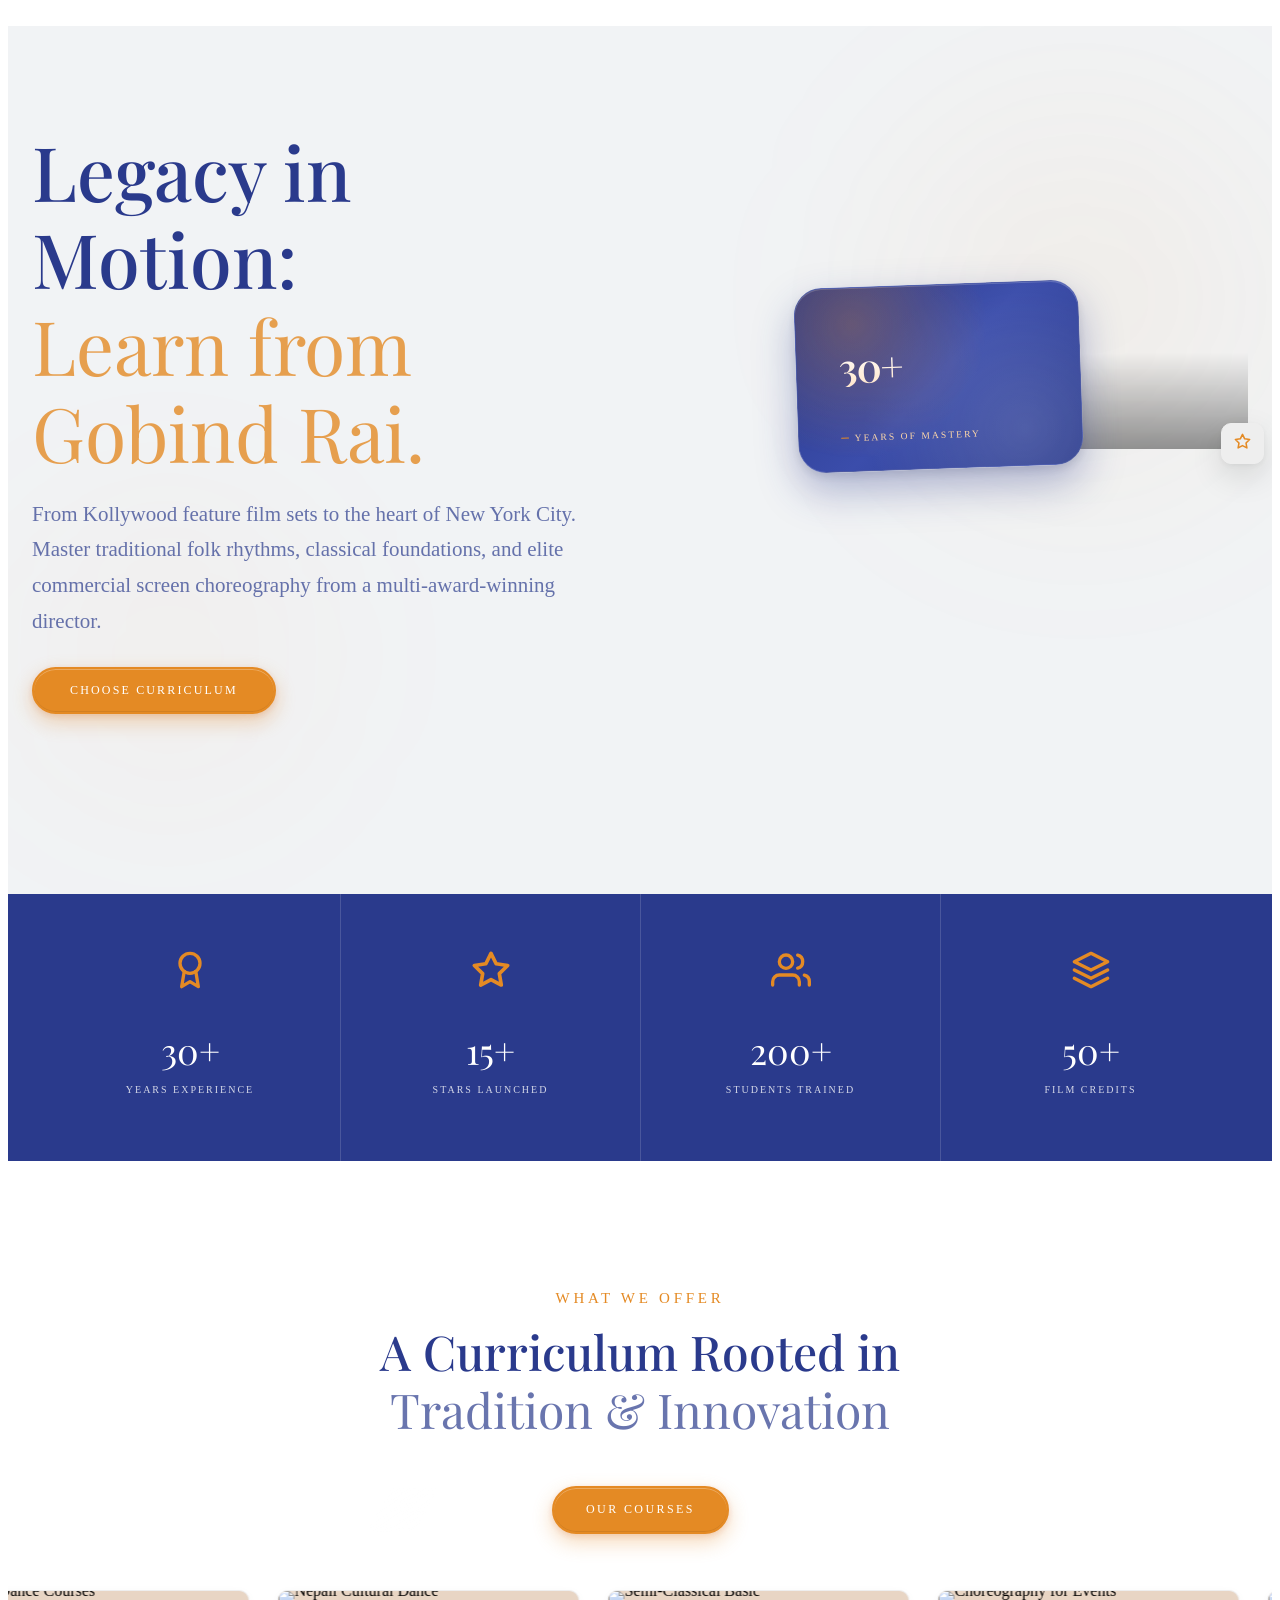
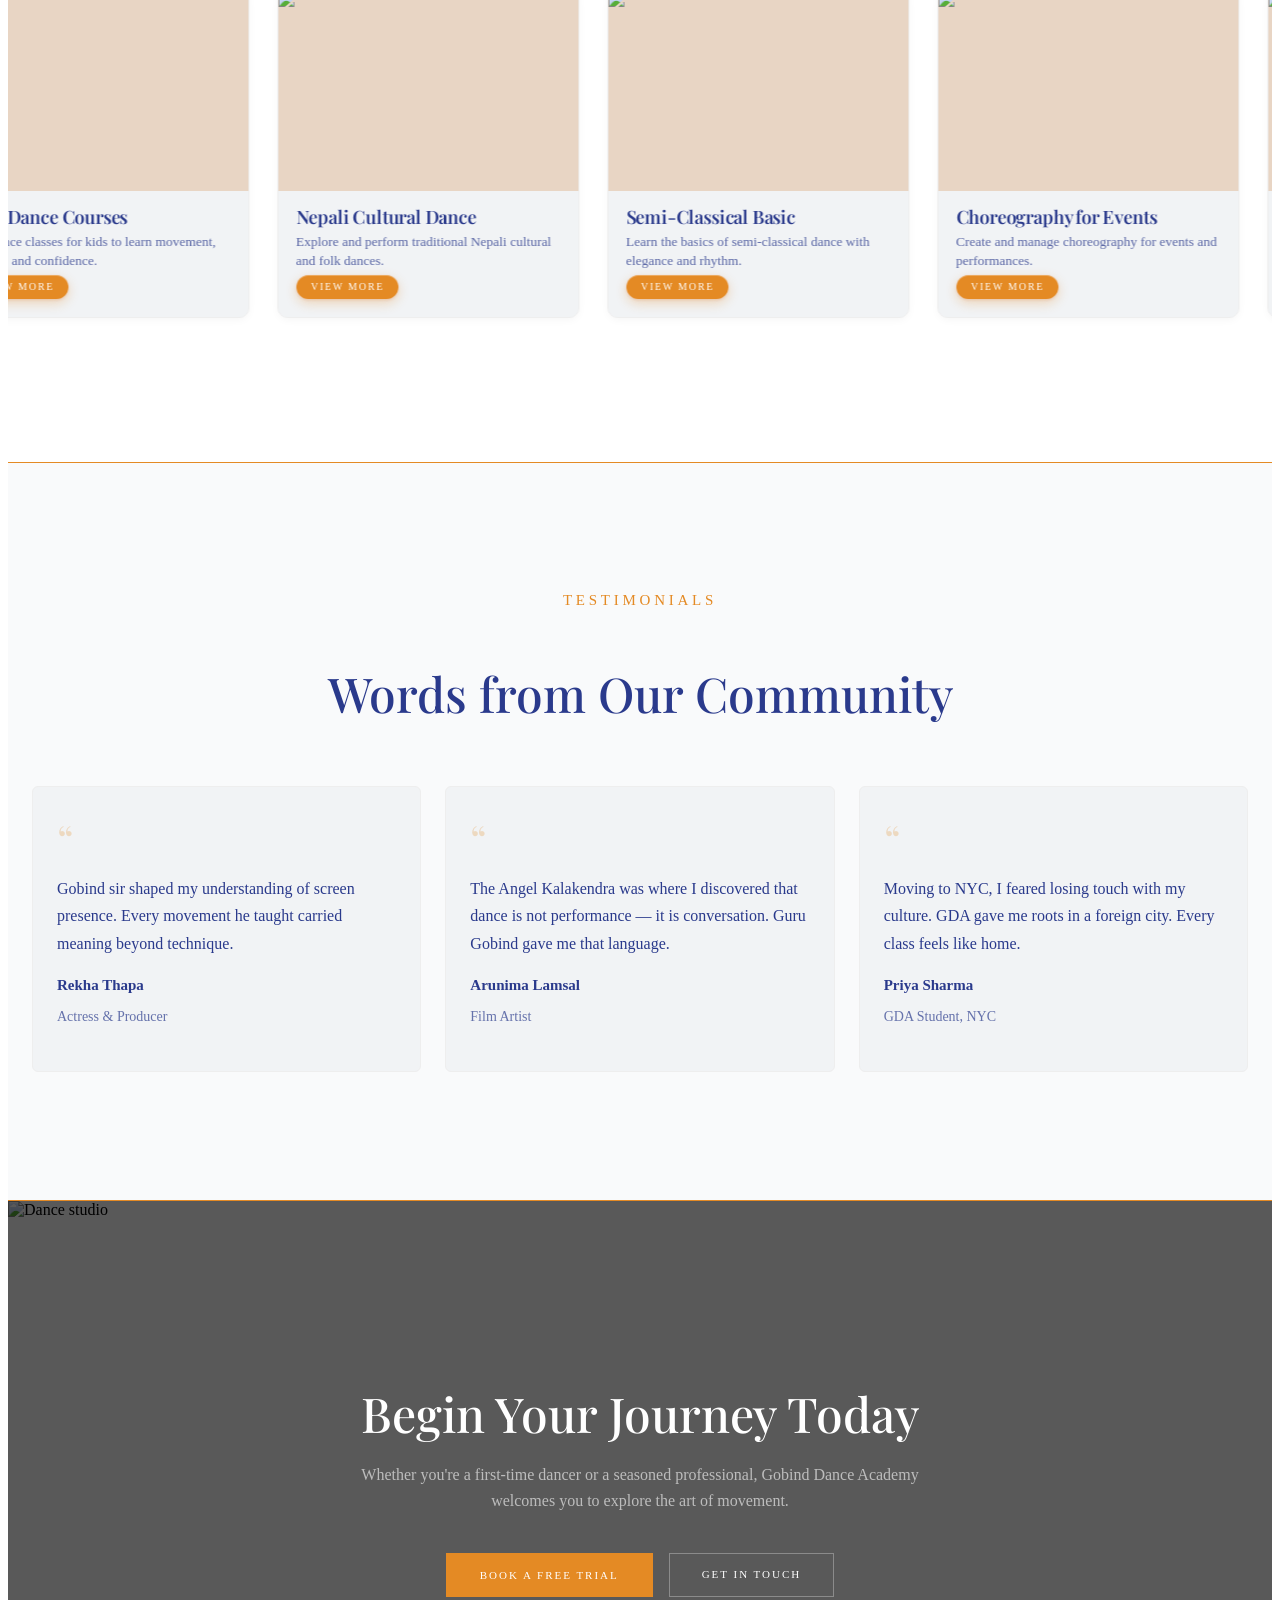
==== commit 572833af: "Remove hero image shadow; mirror animated treatment on about portrait - index.html .hero-image: drop" ====
--- a/index.html
+++ b/index.html
@@ -275,13 +275,66 @@
             border: 2px solid #E48A24;
             transition: all 0.3s ease;
             font-weight: 500;
-        }
+            position: relative;
+            isolation: isolate;
+            border-radius: 999px;
+            box-shadow:
+                0 8px 20px rgba(228, 138, 36, 0.32),
+                0 2px 6px rgba(194, 65, 12, 0.16),
+                inset 0 1px 0 rgba(255, 255, 255, 0.28),
+                inset 0 -1px 0 rgba(0, 0, 0, 0.08);
+            animation: btn-breathe 3.4s ease-in-out infinite;
+            will-change: transform, box-shadow;
+        }
+
+        .btn-primary::before {
+            content: '';
+            position: absolute;
+            top: 0;
+            left: -120%;
+            width: 65%;
+            height: 100%;
+            background: linear-gradient(
+                100deg,
+                transparent 0%,
+                rgba(255, 255, 255, 0.0) 30%,
+                rgba(255, 255, 255, 0.45) 50%,
+                rgba(255, 255, 255, 0.0) 70%,
+                transparent 100%
+            );
+            transform: skewX(-20deg);
+            pointer-events: none;
+            z-index: 1;
+            transition: left 1s cubic-bezier(0.22, 1, 0.36, 1);
+        }
+
+        .btn-primary::after {
+            content: '';
+            position: absolute;
+            inset: -3px;
+            border-radius: inherit;
+            background: linear-gradient(120deg, #E48A24, #F4A93B, #E48A24);
+            background-size: 200% 100%;
+            opacity: 0;
+            filter: blur(10px);
+            z-index: -1;
+            pointer-events: none;
+            transition: opacity 0.5s ease;
+        }
+
+        .btn-primary > * { position: relative; z-index: 2; }
 
         .btn-primary:hover {
             background: #2A3A8C;
             border-color: #2A3A8C;
             color: #FFFFFF;
-        }
+            transform: translateY(-4px) scale(1.04);
+            letter-spacing: 0.22em;
+            animation: btn-breathe-blue 3.4s ease-in-out infinite;
+        }
+
+        .btn-primary:hover::before { left: 130%; }
+        .btn-primary:hover::after  { opacity: 1; }
 
         @media (min-width: 1024px) {
             .hero-text {
@@ -310,6 +363,8 @@
             position: relative;
             width: 100%;
             max-width: 340px;
+            /* Soft outer glow ring (static, breathes) */
+            isolation: isolate;
         }
 
         @media (min-width: 640px) {
@@ -340,7 +395,33 @@
             width: 100%;
             height: auto;
             display: block;
-            border-radius: 4px;
+            /* Modern asymmetric curve — not just a circle */
+            border-radius: 32% 68% 70% 30% / 30% 30% 70% 70%;
+            transition:
+                transform 0.7s cubic-bezier(0.22, 1, 0.36, 1),
+                border-radius 0.9s cubic-bezier(0.22, 1, 0.36, 1);
+            will-change: transform, border-radius;
+            /* gentle continuous float */
+            animation: hero-img-float 7s ease-in-out infinite;
+        }
+
+        @keyframes hero-img-float {
+            0%, 100% { transform: translateY(0); }
+            50%      { transform: translateY(-8px); }
+        }
+
+        .hero-image-wrapper:hover .hero-image {
+            /* Soften corners on hover (still organic, but more uniform) */
+            border-radius: 24% 24% 24% 24% / 24% 24% 24% 24%;
+            transform: translateY(-12px) scale(1.03);
+            animation-play-state: paused;
+        }
+
+        @media (prefers-reduced-motion: reduce) {
+            .hero-image { animation: none !important; }
+            .hero-image-wrapper:hover .hero-image {
+                transform: translateY(-4px) scale(1.02);
+            }
         }
 
         .hero-image-overlay {
@@ -906,13 +987,66 @@
             border: 2px solid #E48A24;
             transition: all 0.3s ease;
             cursor: pointer;
-        }
+            position: relative;
+            isolation: isolate;
+            border-radius: 999px;
+            box-shadow:
+                0 8px 20px rgba(228, 138, 36, 0.32),
+                0 2px 6px rgba(194, 65, 12, 0.16),
+                inset 0 1px 0 rgba(255, 255, 255, 0.28),
+                inset 0 -1px 0 rgba(0, 0, 0, 0.08);
+            animation: btn-breathe 3.4s ease-in-out infinite;
+            will-change: transform, box-shadow;
+        }
+
+        .offer-main-btn::before {
+            content: '';
+            position: absolute;
+            top: 0;
+            left: -120%;
+            width: 65%;
+            height: 100%;
+            background: linear-gradient(
+                100deg,
+                transparent 0%,
+                rgba(255, 255, 255, 0.0) 30%,
+                rgba(255, 255, 255, 0.45) 50%,
+                rgba(255, 255, 255, 0.0) 70%,
+                transparent 100%
+            );
+            transform: skewX(-20deg);
+            pointer-events: none;
+            z-index: 1;
+            transition: left 1s cubic-bezier(0.22, 1, 0.36, 1);
+        }
+
+        .offer-main-btn::after {
+            content: '';
+            position: absolute;
+            inset: -3px;
+            border-radius: inherit;
+            background: linear-gradient(120deg, #E48A24, #F4A93B, #E48A24);
+            background-size: 200% 100%;
+            opacity: 0;
+            filter: blur(10px);
+            z-index: -1;
+            pointer-events: none;
+            transition: opacity 0.5s ease;
+        }
+
+        .offer-main-btn > * { position: relative; z-index: 2; }
 
         .offer-main-btn:hover {
             background: #2A3A8C;
             border-color: #2A3A8C;
             color: white;
-        }
+            transform: translateY(-4px) scale(1.04);
+            letter-spacing: 0.24em;
+            animation: btn-breathe-blue 3.4s ease-in-out infinite;
+        }
+
+        .offer-main-btn:hover::before { left: 130%; }
+        .offer-main-btn:hover::after  { opacity: 1; }
 
         /* ── MARQUEE ── */
         .marquee-container {
@@ -1006,6 +1140,28 @@
             transform: scale(1.02);
         }
 
+        /* ── FIX: "Nepali Cultural Dance" image crops the subject's head
+              on small screens. On small viewports the card height is
+              fixed at 175px while the image is taller, so cover crops
+              the top. Anchor object-position higher so the head stays
+              visible. Desktop uses a taller container so the default
+              center crop is fine. ── */
+        .offer-card-image-wrap img[src$="Culturaldance.jpg"] {
+            object-position: center 22%;
+        }
+
+        @media (min-width: 1024px) {
+            .offer-card-image-wrap img[src$="Culturaldance.jpg"] {
+                object-position: center 30%;
+            }
+        }
+
+        @media (min-width: 1920px) {
+            .offer-card-image-wrap img[src$="Culturaldance.jpg"] {
+                object-position: center 50%;
+            }
+        }
+
         .offer-card-body {
             padding: 0.75rem 0.95rem 0.95rem;
             flex: 1 1 auto;
@@ -1121,19 +1277,63 @@
             background: #E48A24;
             color: #FFFFFF;
             border: none;
-            border-radius: 4px;
+            border-radius: 999px;
             text-decoration: none;
-            transition: background 0.25s ease, transform 0.15s ease;
+            transition: background 0.25s ease, transform 0.25s cubic-bezier(0.22, 1, 0.36, 1),
+                        box-shadow 0.35s ease, letter-spacing 0.35s ease;
             font-weight: 500;
             margin-top: 0.05rem;
             cursor: pointer;
             position: relative;
             z-index: 5;
-        }
+            isolation: isolate;
+            overflow: hidden;
+            box-shadow:
+                0 4px 12px rgba(228, 138, 36, 0.30),
+                0 1px 3px rgba(194, 65, 12, 0.18),
+                inset 0 1px 0 rgba(255, 255, 255, 0.28);
+            animation: btn-breathe 3.4s ease-in-out infinite;
+            will-change: transform, box-shadow;
+        }
+
+        .offer-card-btn::before {
+            content: '';
+            position: absolute;
+            top: 0;
+            left: -120%;
+            width: 65%;
+            height: 100%;
+            background: linear-gradient(
+                100deg,
+                transparent 0%,
+                rgba(255, 255, 255, 0.0) 30%,
+                rgba(255, 255, 255, 0.50) 50%,
+                rgba(255, 255, 255, 0.0) 70%,
+                transparent 100%
+            );
+            transform: skewX(-20deg);
+            pointer-events: none;
+            z-index: 1;
+            transition: left 0.9s cubic-bezier(0.22, 1, 0.36, 1);
+        }
+
+        .offer-card-btn > * { position: relative; z-index: 2; }
 
         .offer-card-btn:hover {
             background: #2A3A8C;
-            transform: scale(0.97);
+            transform: translateY(-2px) scale(1.04);
+            letter-spacing: 0.22em;
+            animation: btn-breathe-blue 3.4s ease-in-out infinite;
+            box-shadow:
+                0 8px 18px rgba(42, 58, 140, 0.32),
+                0 2px 6px rgba(30, 43, 110, 0.18),
+                inset 0 1px 0 rgba(255, 255, 255, 0.22);
+        }
+
+        .offer-card-btn:hover::before { left: 130%; }
+
+        .offer-card-btn:active {
+            transform: translateY(0) scale(0.97);
         }
 
         @media (min-width: 768px) {
@@ -1417,6 +1617,28 @@
             }
             50% {
                 opacity: 0.3;
+            }
+        }
+
+        /* ── Reduce motion for all premium animated buttons ── */
+        @media (prefers-reduced-motion: reduce) {
+            .btn-primary,
+            .offer-main-btn,
+            .offer-card-btn,
+            .btn-primary::before,
+            .offer-main-btn::before,
+            .offer-card-btn::before {
+                animation: none !important;
+                transition: all 0.2s ease !important;
+            }
+            .btn-primary:hover,
+            .offer-main-btn:hover,
+            .offer-card-btn:hover {
+                transform: translateY(-2px) scale(1.02);
+            }
+            .btn-primary::after,
+            .offer-main-btn::after {
+                display: none;
             }
         }
     </style>
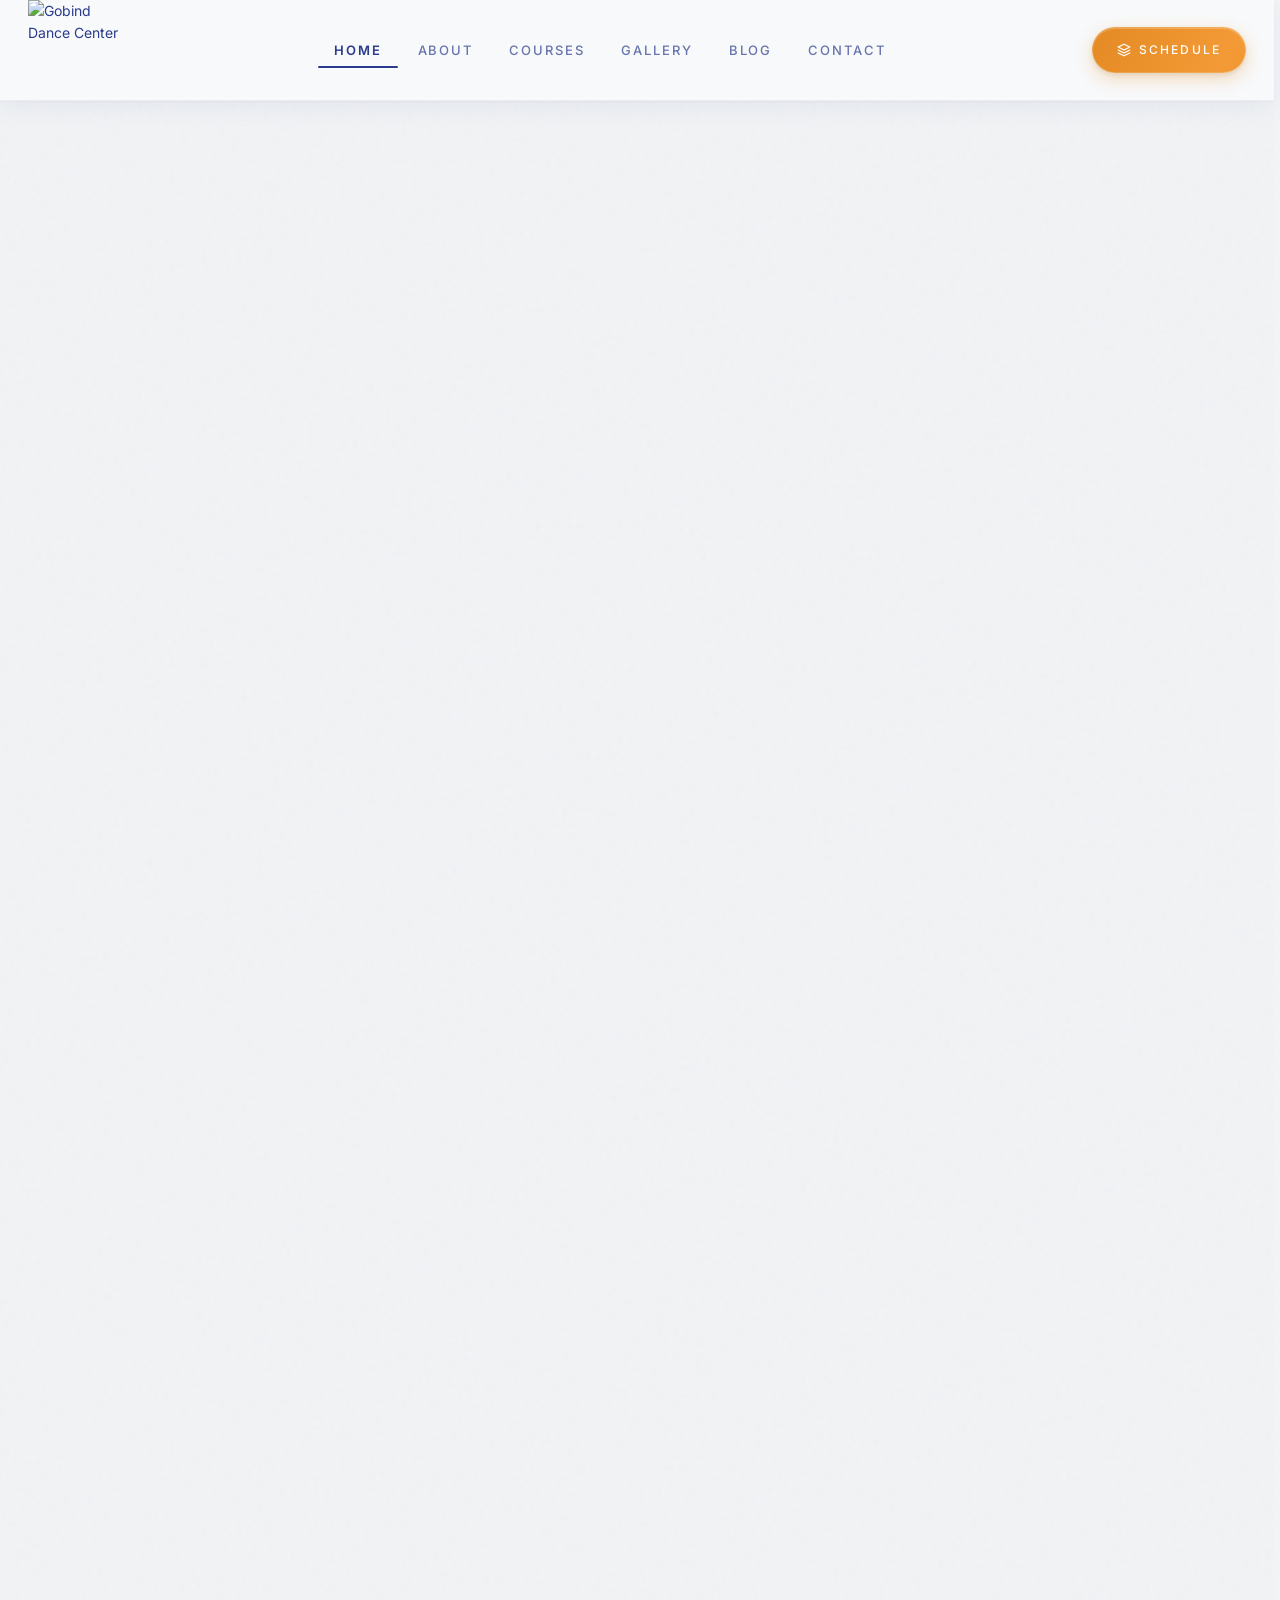
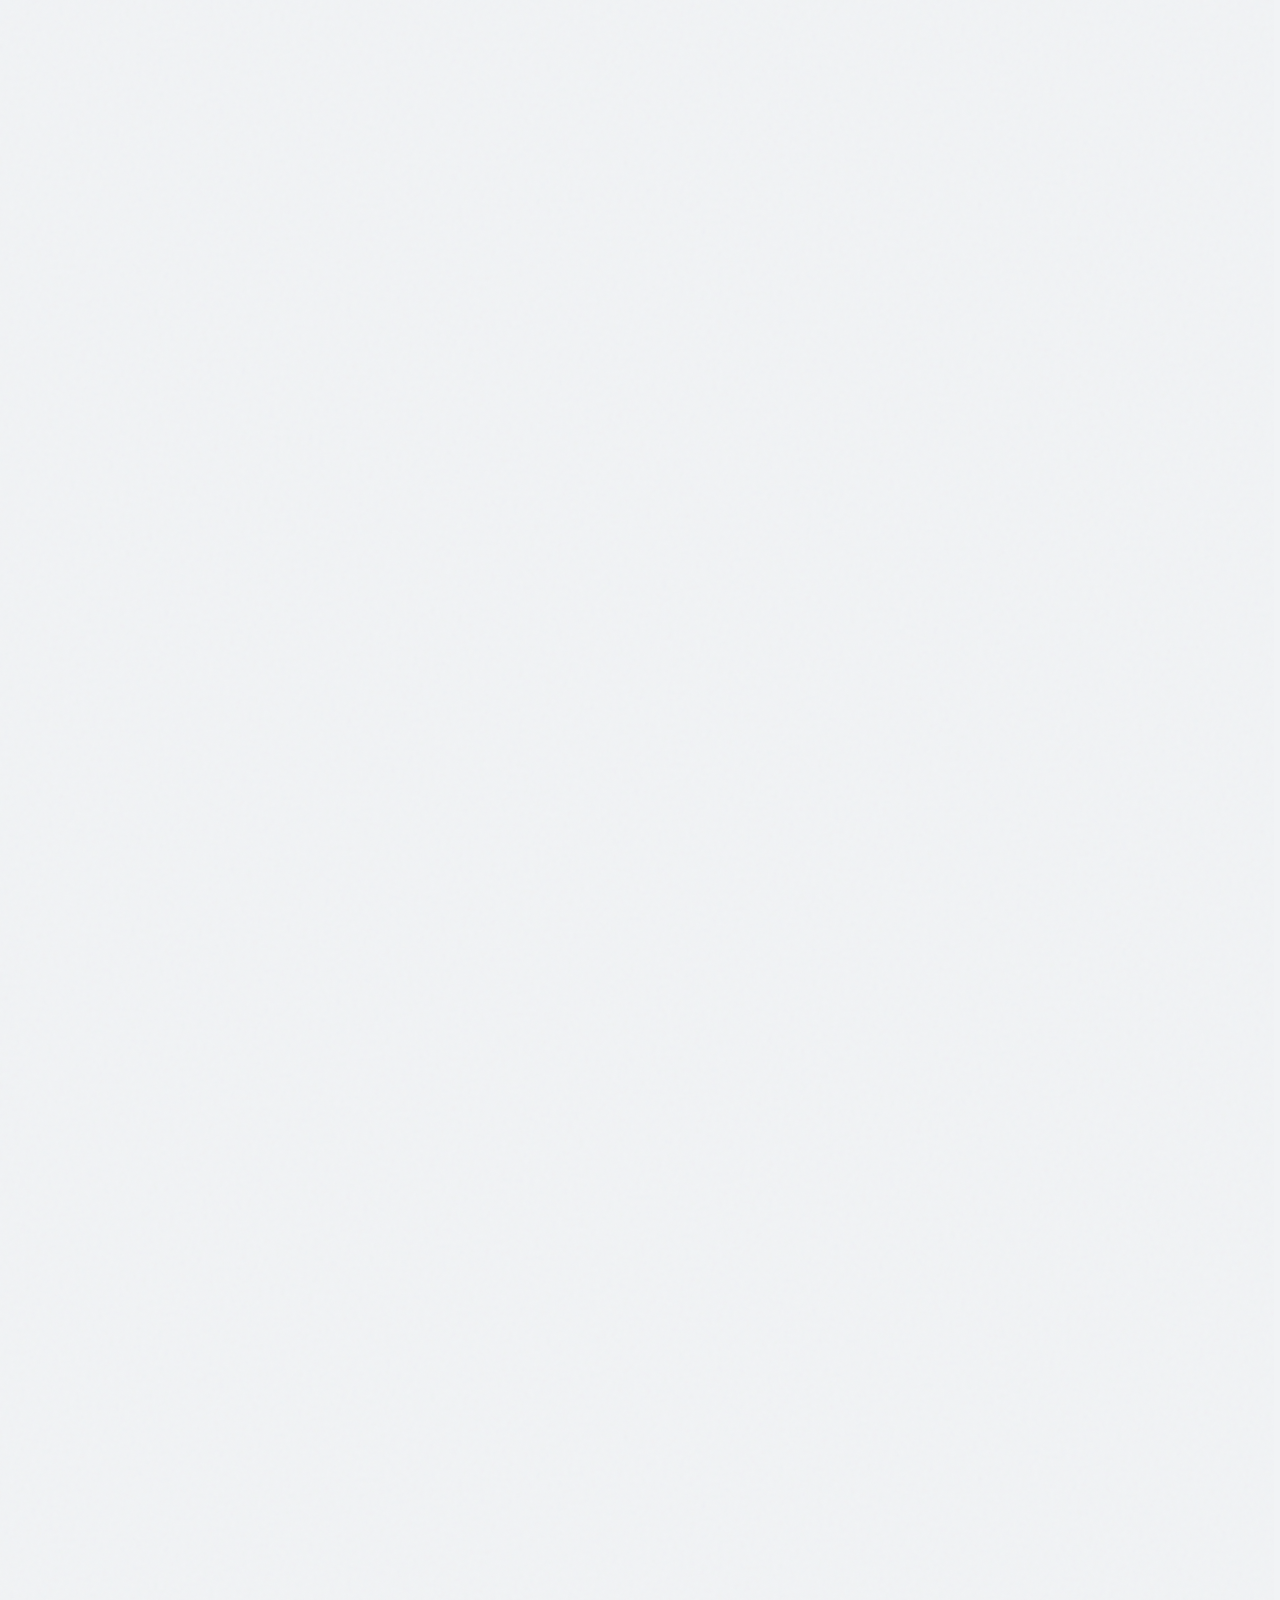
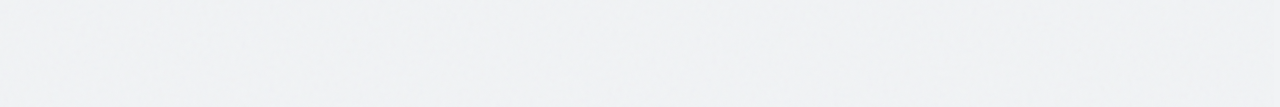
==== commit 74e97011: "Smooth scroll performance + Calendly skeleton loader + testimonial avatars Performance (all pages): " ====
--- a/index.html
+++ b/index.html
@@ -424,16 +424,6 @@
             }
         }
 
-        .hero-image-overlay {
-            position: absolute;
-            bottom: 0;
-            left: 0;
-            right: 0;
-            background: linear-gradient(to top, rgba(0, 0, 0, 0.4), transparent);
-            height: 6rem;
-            border-radius: 0 0 4px 4px;
-        }
-
         .hero-image-card {
             position: absolute;
             bottom: -1.25rem;
@@ -444,17 +434,12 @@
             border: 1px solid rgba(255, 255, 255, 0.18);
             border-radius: 24px;
             padding: 0.9rem 1.6rem 0.85rem;
-            box-shadow:
-              0 18px 40px rgba(42, 58, 140, 0.35),
-              0 4px 10px rgba(0, 0, 0, 0.10),
-              inset 0 1px 0 rgba(255, 255, 255, 0.20);
             min-width: 150px;
             overflow: hidden;
             isolation: isolate;
             transform: translateY(0) rotate(-2deg);
             transition:
               transform 0.5s cubic-bezier(0.22, 1, 0.36, 1),
-              box-shadow 0.5s ease,
               border-color 0.4s ease,
               background 0.5s ease;
         }
@@ -1484,6 +1469,73 @@
             margin-bottom: 1.25rem;
         }
 
+        .testimonial-author {
+            display: flex;
+            align-items: center;
+            gap: 0.85rem;
+        }
+
+        .testimonial-avatar {
+            flex-shrink: 0;
+            width: 42px;
+            height: 42px;
+            border-radius: 50%;
+            display: inline-flex;
+            align-items: center;
+            justify-content: center;
+            color: #ffffff;
+            font-family: var(--font-serif);
+            font-size: 15px;
+            font-weight: 600;
+            letter-spacing: 0.02em;
+            border: 2px solid #ffffff;
+            box-shadow:
+                0 4px 10px rgba(42, 58, 140, 0.12),
+                0 1px 2px rgba(0, 0, 0, 0.06);
+            transition: transform 0.4s cubic-bezier(0.22, 1, 0.36, 1),
+                        box-shadow 0.4s ease;
+            position: relative;
+            overflow: hidden;
+            will-change: transform;
+        }
+
+        .testimonial-card:hover .testimonial-avatar {
+            transform: scale(1.06) rotate(-3deg);
+            box-shadow:
+                0 8px 18px rgba(42, 58, 140, 0.20),
+                0 2px 4px rgba(0, 0, 0, 0.08);
+        }
+
+        /* Subtle highlight gloss on the avatar */
+        .testimonial-avatar::after {
+            content: '';
+            position: absolute;
+            inset: 0;
+            background: linear-gradient(
+                135deg,
+                rgba(255, 255, 255, 0.25) 0%,
+                rgba(255, 255, 255, 0) 50%
+            );
+            pointer-events: none;
+        }
+
+        /* Three on-brand gradient variants for variety */
+        .testimonial-avatar.avatar-1 {
+            background: linear-gradient(135deg, #E48A24 0%, #C2410C 100%);
+        }
+        .testimonial-avatar.avatar-2 {
+            background: linear-gradient(135deg, #2A3A8C 0%, #4A5FCE 100%);
+        }
+        .testimonial-avatar.avatar-3 {
+            background: linear-gradient(135deg, #E48A24 0%, #F4A93B 100%);
+        }
+
+        .testimonial-author-text {
+            display: flex;
+            flex-direction: column;
+            line-height: 1.3;
+        }
+
         .testimonial-author-name {
             font-weight: 600;
             font-size: 15px;
@@ -1491,8 +1543,9 @@
         }
 
         .testimonial-author-role {
-            font-size: 14px;
+            font-size: 13px;
             color: rgba(42, 58, 140, 0.7);
+            margin-top: 2px;
         }
 
         /* ============================================================
@@ -1679,7 +1732,6 @@
                     <div class="hero-image-container fade-in-up" style="animation-delay: 0.2s;">
                         <div class="hero-image-wrapper">
                             <img src="assets/images/Gobind.jpg" alt="Gobind Rai choreographer portrait" class="hero-image" />
-                            <div class="hero-image-overlay"></div>
 
                             <!-- 30+ Years Card -->
                             <div class="hero-image-card">
@@ -1791,8 +1843,11 @@
                         <span class="testimonial-quote">&ldquo;</span>
                         <p class="testimonial-text">Gobind sir shaped my understanding of screen presence. Every movement he taught carried meaning beyond technique.</p>
                         <div class="testimonial-author">
-                            <p class="testimonial-author-name">Rekha Thapa</p>
-                            <p class="testimonial-author-role">Actress &amp; Producer</p>
+                            <span class="testimonial-avatar avatar-1" aria-hidden="true">RT</span>
+                            <div class="testimonial-author-text">
+                                <p class="testimonial-author-name">Rekha Thapa</p>
+                                <p class="testimonial-author-role">Actress &amp; Producer</p>
+                            </div>
                         </div>
                     </div>
 
@@ -1800,8 +1855,11 @@
                         <span class="testimonial-quote">&ldquo;</span>
                         <p class="testimonial-text">The Angel Kalakendra was where I discovered that dance is not performance — it is conversation. Guru Gobind gave me that language.</p>
                         <div class="testimonial-author">
-                            <p class="testimonial-author-name">Arunima Lamsal</p>
-                            <p class="testimonial-author-role">Film Artist</p>
+                            <span class="testimonial-avatar avatar-2" aria-hidden="true">AL</span>
+                            <div class="testimonial-author-text">
+                                <p class="testimonial-author-name">Arunima Lamsal</p>
+                                <p class="testimonial-author-role">Film Artist</p>
+                            </div>
                         </div>
                     </div>
 
@@ -1809,8 +1867,11 @@
                         <span class="testimonial-quote">&ldquo;</span>
                         <p class="testimonial-text">Moving to NYC, I feared losing touch with my culture. GDA gave me roots in a foreign city. Every class feels like home.</p>
                         <div class="testimonial-author">
-                            <p class="testimonial-author-name">Priya Sharma</p>
-                            <p class="testimonial-author-role">GDA Student, NYC</p>
+                            <span class="testimonial-avatar avatar-3" aria-hidden="true">PS</span>
+                            <div class="testimonial-author-text">
+                                <p class="testimonial-author-name">Priya Sharma</p>
+                                <p class="testimonial-author-role">GDA Student, NYC</p>
+                            </div>
                         </div>
                     </div>
                 </div>
--- a/css/global.css
+++ b/css/global.css
@@ -0,0 +1,704 @@
+
+@import url("https://fonts.googleapis.com/css2?family=Playfair+Display:ital,wght@0,400;0,500;0,600;0,700;1,400;1,500&family=Inter:wght@300;400;500;600;700&display=swap");
+
+@import url('./variables.css');
+
+
+*, *::before, *::after {
+  box-sizing: border-box;
+}
+
+* {
+  margin: 0;
+  padding: 0;
+}
+
+html {
+  scroll-behavior: smooth;
+  /* Reserve scrollbar space so pages don't shift on content changes
+     (e.g. when a long section lazy-paints in). */
+  scrollbar-gutter: stable;
+}
+
+body {
+  font-family: var(--font-sans);
+  font-size: 14px;
+  line-height: 1.6;
+  color: #2A3A8C;
+  background: #f1f3f5;
+  -webkit-font-smoothing: antialiased;
+  -moz-osx-font-smoothing: grayscale;
+  /* Promote body to its own compositor layer — keeps background
+     paint cost off the main thread during scroll. */
+  transform: translateZ(0);
+  backface-visibility: hidden;
+}
+
+.font-serif {
+  font-family: var(--font-serif);
+}
+
+img, picture, video, canvas, svg {
+  display: block;
+  max-width: 100%;
+}
+
+/* ── Section-level rendering hints ──
+   content-visibility: auto skips rendering for off-screen sections,
+   which is the single biggest win for long pages on scroll. The
+   contain-intrinsic-size keeps the scrollbar stable. */
+main > section,
+main > .container > section {
+  content-visibility: auto;
+  contain-intrinsic-size: 1px 800px;
+}
+
+/* Reduce motion safety net for the compositor hints above. */
+@media (prefers-reduced-motion: reduce) {
+  body { transform: none; }
+  main > section,
+  main > .container > section { content-visibility: visible; }
+}
+
+input, button, textarea, select {
+  font: inherit;
+}
+
+p, h1, h2, h3, h4, h5, h6 {
+  overflow-wrap: break-word;
+}
+
+/* ============================================
+   TYPOGRAPHY
+   ============================================ */
+
+h1, h2, h3, h4, h5, h6 {
+  font-family: var(--font-serif);
+  font-weight: 500;
+  line-height: 1.1;
+  color: #2A3A8C;
+}
+
+h1 { font-size: clamp(2rem, 5vw, 4rem); }
+h2 { font-size: clamp(1.75rem, 4vw, 3rem); }
+h3 { font-size: clamp(1.25rem, 3vw, 1.5rem); }
+h4 { font-size: 1.125rem; }
+
+a {
+  color: inherit;
+  text-decoration: none;
+}
+
+ul, ol {
+  list-style: none;
+}
+
+button {
+  cursor: pointer;
+  border: none;
+  background: none;
+  font: inherit;
+}
+
+/* ============================================
+   UTILITIES
+   ============================================ */
+
+.container {
+  width: 100%;
+  max-width: var(--container-max);
+  margin-left: auto;
+  margin-right: auto;
+  padding-left: 1.5rem;
+  padding-right: 1.5rem;
+}
+
+@media (min-width: 768px) {
+  .container {
+    padding-left: 2.5rem;
+    padding-right: 2.5rem;
+  }
+}
+
+@media (min-width: 1920px) {
+  .container {
+    padding-left: 3rem;
+    padding-right: 3rem;
+  }
+}
+
+@media (min-width: 2560px) {
+  .container {
+    padding-left: 4rem;
+    padding-right: 4rem;
+  }
+}
+
+.sr-only {
+  position: absolute;
+  width: 1px;
+  height: 1px;
+  padding: 0;
+  margin: -1px;
+  overflow: hidden;
+  clip: rect(0, 0, 0, 0);
+  white-space: nowrap;
+  border-width: 0;
+}
+
+/* ============================================
+   BORDERS
+   ============================================ */
+
+.border {
+  border: 1px solid #E48A24;
+}
+
+.border-t {
+  border-top: 1px solid #E48A24;
+}
+
+.border-b {
+  border-bottom: 1px solid #E48A24;
+}
+
+.border-l {
+  border-left: 1px solid #E48A24;
+}
+
+.border-r {
+  border-right: 1px solid #E48A24;
+}
+
+.divide-y > * + * {
+  border-top: 1px solid #E48A24;
+}
+
+.divide-x > * + * {
+  border-left: 1px solid #E48A24;
+}
+
+/* ============================================
+   CUSTOM SCROLLBAR
+   ============================================ */
+
+::-webkit-scrollbar {
+  width: 6px;
+}
+
+::-webkit-scrollbar-track {
+  background: transparent;
+}
+
+::-webkit-scrollbar-thumb {
+  background: #E48A24;
+  border-radius: 3px;
+}
+
+::-webkit-scrollbar-thumb:hover {
+  background: #2A3A8C;
+}
+
+/* ============================================
+   SELECTION
+   ============================================ */
+
+::selection {
+  background: rgba(228, 138, 36, 0.15);
+  color: #2A3A8C;
+}
+
+/* ============================================
+   GRAIN TEXTURE OVERLAY
+   ============================================ */
+
+.grain-overlay::after {
+  content: '';
+  position: absolute;
+  inset: 0;
+  background-image: url("data:image/svg+xml,%3Csvg viewBox='0 0 256 256' xmlns='http://www.w3.org/2000/svg'%3E%3Cfilter id='noise'%3E%3CfeTurbulence type='fractalNoise' baseFrequency='0.9' numOctaves='4' stitchTiles='stitch'/%3E%3C/filter%3E%3Crect width='100%25' height='100%25' filter='url(%23noise)' opacity='0.03'/%3E%3C/svg%3E");
+  pointer-events: none;
+  z-index: 1;
+}
+
+/* ============================================
+   ANIMATION UTILITIES
+   ============================================ */
+
+.transition-all {
+  transition: all 0.3s ease;
+}
+
+.transition-colors {
+  transition: color 0.3s ease, background-color 0.3s ease, border-color 0.3s ease;
+}
+
+.transition-transform {
+  transition: transform 0.3s ease;
+}
+
+.transition-opacity {
+  transition: opacity 0.3s ease;
+}
+
+.transition-shadow {
+  transition: box-shadow 0.3s ease;
+}
+
+/* ============================================
+   FOCUS STATES
+   ============================================ */
+
+:focus-visible {
+  outline: 2px solid #E48A24;
+  outline-offset: 2px;
+}
+
+/* ============================================
+   RESPONSIVE GRID
+   ============================================ */
+
+.grid {
+  display: grid;
+}
+
+.grid-cols-1 {
+  grid-template-columns: repeat(1, minmax(0, 1fr));
+}
+
+.grid-cols-2 {
+  grid-template-columns: repeat(2, minmax(0, 1fr));
+}
+
+.grid-cols-3 {
+  grid-template-columns: repeat(3, minmax(0, 1fr));
+}
+
+.grid-cols-4 {
+  grid-template-columns: repeat(4, minmax(0, 1fr));
+}
+
+@media (min-width: 640px) {
+  .sm\:grid-cols-2 {
+    grid-template-columns: repeat(2, minmax(0, 1fr));
+  }
+  .sm\:grid-cols-3 {
+    grid-template-columns: repeat(3, minmax(0, 1fr));
+  }
+}
+
+@media (min-width: 768px) {
+  .md\:grid-cols-2 {
+    grid-template-columns: repeat(2, minmax(0, 1fr));
+  }
+  .md\:grid-cols-3 {
+    grid-template-columns: repeat(3, minmax(0, 1fr));
+  }
+  .md\:grid-cols-4 {
+    grid-template-columns: repeat(4, minmax(0, 1fr));
+  }
+}
+
+@media (min-width: 1024px) {
+  .lg\:grid-cols-2 {
+    grid-template-columns: repeat(2, minmax(0, 1fr));
+  }
+  .lg\:grid-cols-3 {
+    grid-template-columns: repeat(3, minmax(0, 1fr));
+  }
+  .lg\:grid-cols-4 {
+    grid-template-columns: repeat(4, minmax(0, 1fr));
+  }
+}
+
+/* ============================================
+   FLEXBOX UTILITIES
+   ============================================ */
+
+.flex {
+  display: flex;
+}
+
+.flex-col {
+  flex-direction: column;
+}
+
+.flex-wrap {
+  flex-wrap: wrap;
+}
+
+.items-center {
+  align-items: center;
+}
+
+.items-start {
+  align-items: flex-start;
+}
+
+.items-end {
+  align-items: flex-end;
+}
+
+.justify-center {
+  justify-content: center;
+}
+
+.justify-between {
+  justify-content: space-between;
+}
+
+.justify-end {
+  justify-content: flex-end;
+}
+
+.gap-1 { gap: 0.25rem; }
+.gap-2 { gap: 0.5rem; }
+.gap-3 { gap: 0.75rem; }
+.gap-4 { gap: 1rem; }
+.gap-5 { gap: 1.25rem; }
+.gap-6 { gap: 1.5rem; }
+.gap-8 { gap: 2rem; }
+.gap-12 { gap: 3rem; }
+
+/* ============================================
+   SPACING UTILITIES
+   ============================================ */
+
+.p-4 { padding: 1rem; }
+.p-5 { padding: 1.25rem; }
+.p-6 { padding: 1.5rem; }
+.p-8 { padding: 2rem; }
+.p-10 { padding: 2.5rem; }
+
+.px-4 { padding-left: 1rem; padding-right: 1rem; }
+.px-6 { padding-left: 1.5rem; padding-right: 1.5rem; }
+.py-4 { padding-top: 1rem; padding-bottom: 1rem; }
+.py-8 { padding-top: 2rem; padding-bottom: 2rem; }
+.py-10 { padding-top: 2.5rem; padding-bottom: 2.5rem; }
+.py-16 { padding-top: 4rem; padding-bottom: 4rem; }
+.py-24 { padding-top: 6rem; padding-bottom: 6rem; }
+
+.pt-16 { padding-top: 4rem; }
+.pt-24 { padding-top: 6rem; }
+.pt-\[72px\] { padding-top: 72px; }
+.pt-\[100px\] { padding-top: 100px; }
+.pt-\[110px\] { padding-top: 60px; }
+.pb-8 { padding-bottom: 2rem; }
+.pb-12 { padding-bottom: 3rem; }
+.pb-16 { padding-bottom: 4rem; }
+.pb-24 { padding-bottom: 6rem; }
+
+.m-0 { margin: 0; }
+.mb-1 { margin-bottom: 0.25rem; }
+.mb-2 { margin-bottom: 0.5rem; }
+.mb-3 { margin-bottom: 0.75rem; }
+.mb-4 { margin-bottom: 1rem; }
+.mb-5 { margin-bottom: 1.25rem; }
+.mb-6 { margin-bottom: 1.5rem; }
+.mb-8 { margin-bottom: 2rem; }
+.mb-10 { margin-bottom: 2.5rem; }
+.mb-12 { margin-bottom: 3rem; }
+.mb-16 { margin-bottom: 4rem; }
+
+.mt-auto { margin-top: auto; }
+.ml-auto { margin-left: auto; }
+.mr-auto { margin-right: auto; }
+
+@media (min-width: 768px) {
+  .md\:py-24 { padding-top: 6rem; padding-bottom: 6rem; }
+  .md\:py-32 { padding-top: 8rem; padding-bottom: 8rem; }
+  .md\:py-36 { padding-top: 9rem; padding-bottom: 9rem; }
+  .md\:pt-\[88px\] { padding-top: 88px; }
+}
+
+/* ============================================
+   WIDTH & HEIGHT
+   ============================================ */
+
+.w-full { width: 100%; }
+.w-auto { width: auto; }
+.h-full { height: 100%; }
+.h-screen { height: 100vh; }
+.min-h-screen { min-height: 100vh; }
+.min-h-\[320px\] { min-height: 320px; }
+
+.aspect-square { aspect-ratio: 1 / 1; }
+.aspect-video { aspect-ratio: 16 / 9; }
+
+/* ============================================
+   POSITION
+   ============================================ */
+
+.relative { position: relative; }
+.absolute { position: absolute; }
+.fixed { position: fixed; }
+.sticky { position: sticky; }
+
+.inset-0 { inset: 0; }
+.top-0 { top: 0; }
+.right-0 { right: 0; }
+.bottom-0 { bottom: 0; }
+.left-0 { left: 0; }
+
+.z-0 { z-index: 0; }
+.z-10 { z-index: 10; }
+.z-40 { z-index: 40; }
+.z-50 { z-index: 50; }
+.z-\[60\] { z-index: 60; }
+.z-\[100\] { z-index: 100; }
+
+/* ============================================
+   DISPLAY
+   ============================================ */
+
+.hidden { display: none; }
+.block { display: block; }
+.inline { display: inline; }
+.inline-flex { display: inline-flex; }
+
+@media (min-width: 640px) {
+  .sm\:flex { display: flex; }
+  .sm\:inline-flex { display: inline-flex; }
+  .sm\:hidden { display: none; }
+  .sm\:block { display: block; }
+  .sm\:grid-cols-2 { grid-template-columns: repeat(2, minmax(0, 1fr)); }
+  .sm\:grid-cols-3 { grid-template-columns: repeat(3, minmax(0, 1fr)); }
+}
+
+@media (min-width: 768px) {
+  .md\:flex { display: flex; }
+  .md\:hidden { display: none; }
+  .md\:block { display: block; }
+  .md\:grid-cols-2 { grid-template-columns: repeat(2, minmax(0, 1fr)); }
+  .md\:grid-cols-4 { grid-template-columns: repeat(4, minmax(0, 1fr)); }
+}
+
+@media (min-width: 1024px) {
+  .lg\:flex { display: flex; }
+  .lg\:hidden { display: none; }
+  .lg\:block { display: block; }
+  .lg\:grid-cols-2 { grid-template-columns: repeat(2, minmax(0, 1fr)); }
+  .lg\:grid-cols-3 { grid-template-columns: repeat(3, minmax(0, 1fr)); }
+  .lg\:grid-cols-4 { grid-template-columns: repeat(4, minmax(0, 1fr)); }
+}
+
+/* ============================================
+   TEXT
+   ============================================ */
+
+.text-center { text-align: center; }
+.text-left { text-align: left; }
+.text-right { text-align: right; }
+
+.text-xs { font-size: 0.75rem; }
+.text-sm { font-size: 0.875rem; }
+.text-base { font-size: 1rem; }
+.text-lg { font-size: 1.125rem; }
+.text-xl { font-size: 1.25rem; }
+.text-2xl { font-size: 1.5rem; }
+.text-3xl { font-size: 1.875rem; }
+.text-4xl { font-size: 2.25rem; }
+.text-5xl { font-size: 3rem; }
+.text-6xl { font-size: 3.75rem; }
+
+@media (min-width: 768px) {
+  .md\:text-4xl { font-size: 2.25rem; }
+  .md\:text-5xl { font-size: 3rem; }
+}
+
+.uppercase { text-transform: uppercase; }
+.italic { font-style: italic; }
+
+.tracking-wider { letter-spacing: 0.05em; }
+.tracking-widest { letter-spacing: 0.1em; }
+
+.leading-none { line-height: 1; }
+.leading-tight { line-height: 1.25; }
+.leading-relaxed { line-height: 1.625; }
+.leading-\[1\.85\] { line-height: 1.85; }
+
+/* ============================================
+   COLORS
+   ============================================ */
+
+.text-foreground { color: #2A3A8C; }
+.text-primary { color: #E48A24; }
+.text-muted-foreground { color: #2A3A8C; opacity: 0.7; }
+.text-white { color: #FFFFFF; }
+.text-white\/60 { color: rgba(255, 255, 255, 0.6); }
+.text-white\/70 { color: rgba(255, 255, 255, 0.7); }
+
+.bg-background { background-color: #f1f3f5; }
+.bg-card { background-color: #f1f3f5; }
+.bg-primary { background-color: #E48A24; }
+.bg-primary\/5 { background-color: rgba(228, 138, 36, 0.05); }
+.bg-primary\/10 { background-color: rgba(228, 138, 36, 0.1); }
+.bg-foreground { background-color: #2A3A8C; }
+.bg-black\/40 { background-color: rgba(0, 0, 0, 0.4); }
+.bg-black\/65 { background-color: rgba(0, 0, 0, 0.65); }
+.bg-black\/95 { background-color: rgba(0, 0, 0, 0.95); }
+
+.bg-card\/40 { background-color: rgba(241, 243, 245, 0.4); }
+.bg-background\/80 { background-color: rgba(241, 243, 245, 0.8); }
+.bg-background\/98 { background-color: rgba(241, 243, 245, 0.98); }
+
+/* ============================================
+   BACKDROP
+   ============================================ */
+
+.backdrop-blur-sm { backdrop-filter: blur(4px); }
+.backdrop-blur-xl { backdrop-filter: blur(24px); }
+
+/* ============================================
+   OVERFLOW
+   ============================================ */
+
+.overflow-hidden { overflow: hidden; }
+.overflow-auto { overflow: auto; }
+.overflow-y-auto { overflow-y: auto; }
+
+/* ============================================
+   CURSOR
+   ============================================ */
+
+.cursor-pointer { cursor: pointer; }
+.cursor-not-allowed { cursor: not-allowed; }
+
+/* ============================================
+   OPACITY
+   ============================================ */
+
+.opacity-0 { opacity: 0; }
+.opacity-40 { opacity: 0.4; }
+.opacity-50 { opacity: 0.5; }
+.opacity-60 { opacity: 0.6; }
+.opacity-100 { opacity: 1; }
+
+/* ============================================
+   SIZING UTILITIES
+   ============================================ */
+
+.h-\[72px\] { height: 72px; }
+.w-7 { width: 1.75rem; }
+.h-7 { height: 1.75rem; }
+.w-8 { width: 2rem; }
+.h-8 { height: 2rem; }
+.w-9 { width: 2.25rem; }
+.h-9 { height: 2.25rem; }
+.w-11 { width: 2.75rem; }
+.h-11 { height: 2.75rem; }
+.w-20 { width: 5rem; }
+.h-20 { height: 5rem; }
+
+.rounded-sm { border-radius: var(--radius); }
+.rounded-full { border-radius: 9999px; }
+
+/* ============================================
+   INTERACTIVE STATES
+   ============================================ */
+
+.hover\:translate-y-0 { transform: translateY(0); }
+.hover\:border-primary\/40:hover { border-color: rgba(228, 138, 36, 0.4); }
+.hover\:border-primary:hover { border-color: #E48A24; }
+.hover\:text-primary:hover { color: #E48A24; }
+.hover\:text-foreground:hover { color: #2A3A8C; }
+.hover\:text-white:hover { color: #FFFFFF; }
+.hover\:shadow-lg:hover { box-shadow: var(--shadow-lg); }
+.hover\:shadow-xl:hover { box-shadow: var(--shadow-xl); }
+.hover\:shadow-md:hover { box-shadow: var(--shadow-md); }
+.hover\:bg-primary:hover { background-color: #E48A24; }
+.hover\:bg-primary\/90:hover { background-color: rgba(228, 138, 36, 0.9); }
+.hover\:bg-muted:hover { background-color: #E48A24; }
+.hover\:scale-1\.03:hover { transform: scale(1.03); }
+.hover\:scale-\[1\.05\]:hover { transform: scale(1.05); }
+.hover\:scale-\[1\.06\]:hover { transform: scale(1.06); }
+
+.group:hover .group-hover\:opacity-100 { opacity: 1; }
+.group:hover .group-hover\:translate-x-0 { transform: translateX(0); }
+.group:hover .group-hover\:gap-3 { gap: 0.75rem; }
+.group:hover .group-hover\:text-primary { color: #E48A24; }
+.hover\:bg-card\/50:hover { background-color: rgba(241, 243, 245, 0.5); }
+
+.hover\:scale-1\.02:hover { transform: scale(1.02); }
+.hover\:scale-\[1\.02\]:hover { transform: scale(1.02); }
+
+.active\:translate-y-0:active { transform: translateY(0); }
+
+/* ============================================
+   DISABLED STATE
+   ============================================ */
+
+.disabled\:opacity-40:disabled { opacity: 0.4; }
+.disabled\:opacity-60:disabled { opacity: 0.6; }
+.disabled\:cursor-not-allowed:disabled { cursor: not-allowed; }
+
+/* ============================================
+   GLOW EFFECTS
+   ============================================ */
+
+.shadow-sm { box-shadow: var(--shadow-sm); }
+.shadow-md { box-shadow: var(--shadow-md); }
+.shadow-lg { box-shadow: var(--shadow-lg); }
+.shadow-xl { box-shadow: var(--shadow-xl); }
+.shadow-2xl { box-shadow: var(--shadow-2xl); }
+
+/* ============================================
+   OBJECT FIT
+   ============================================ */
+
+.object-cover { object-fit: cover; }
+.object-contain { object-fit: contain; }
+
+/* ============================================
+   GRADIENTS
+   ============================================ */
+
+.bg-gradient-to-t {
+  background-image: linear-gradient(to top, var(--tw-gradient-stops));
+}
+
+/* ============================================
+   COL SPAN
+   ============================================ */
+
+.col-span-1 { grid-column: span 1 / span 1; }
+.col-span-2 { grid-column: span 2 / span 2; }
+.col-span-3 { grid-column: span 3 / span 3; }
+
+@media (min-width: 768px) {
+  .md\:col-span-2 { grid-column: span 2 / span 2; }
+  .md\:row-span-2 { grid-row: span 2 / span 2; }
+}
+
+/* ============================================
+   GRID GAP
+   ============================================ */
+
+.gap-1\.5 { gap: 0.375rem; }
+.gap-4 { gap: 1rem; }
+.gap-5 { gap: 1.25rem; }
+.gap-6 { gap: 1.5rem; }
+.gap-8 { gap: 2rem; }
+.gap-12 { gap: 3rem; }
+.gap-16 { gap: 4rem; }
+.gap-24 { gap: 6rem; }
+
+@media (min-width: 768px) {
+  .md\:gap-8 { gap: 2rem; }
+  .md\:gap-24 { gap: 6rem; }
+}
+
+@media (min-width: 1024px) {
+  .lg\:gap-8 { gap: 2rem; }
+  .lg\:gap-24 { gap: 6rem; }
+}
+
+/* ============================================
+   SPACE BETWEEN
+   ============================================ */
+
+.space-y-0 > * + * { gap: 0; }
+.space-y-3 > * + * { gap: 0.75rem; }
+.space-y-4 > * + * { gap: 1rem; }
+.space-y-6 > * + * { gap: 1.5rem; }
+.space-y-8 > * + * { gap: 2rem; }
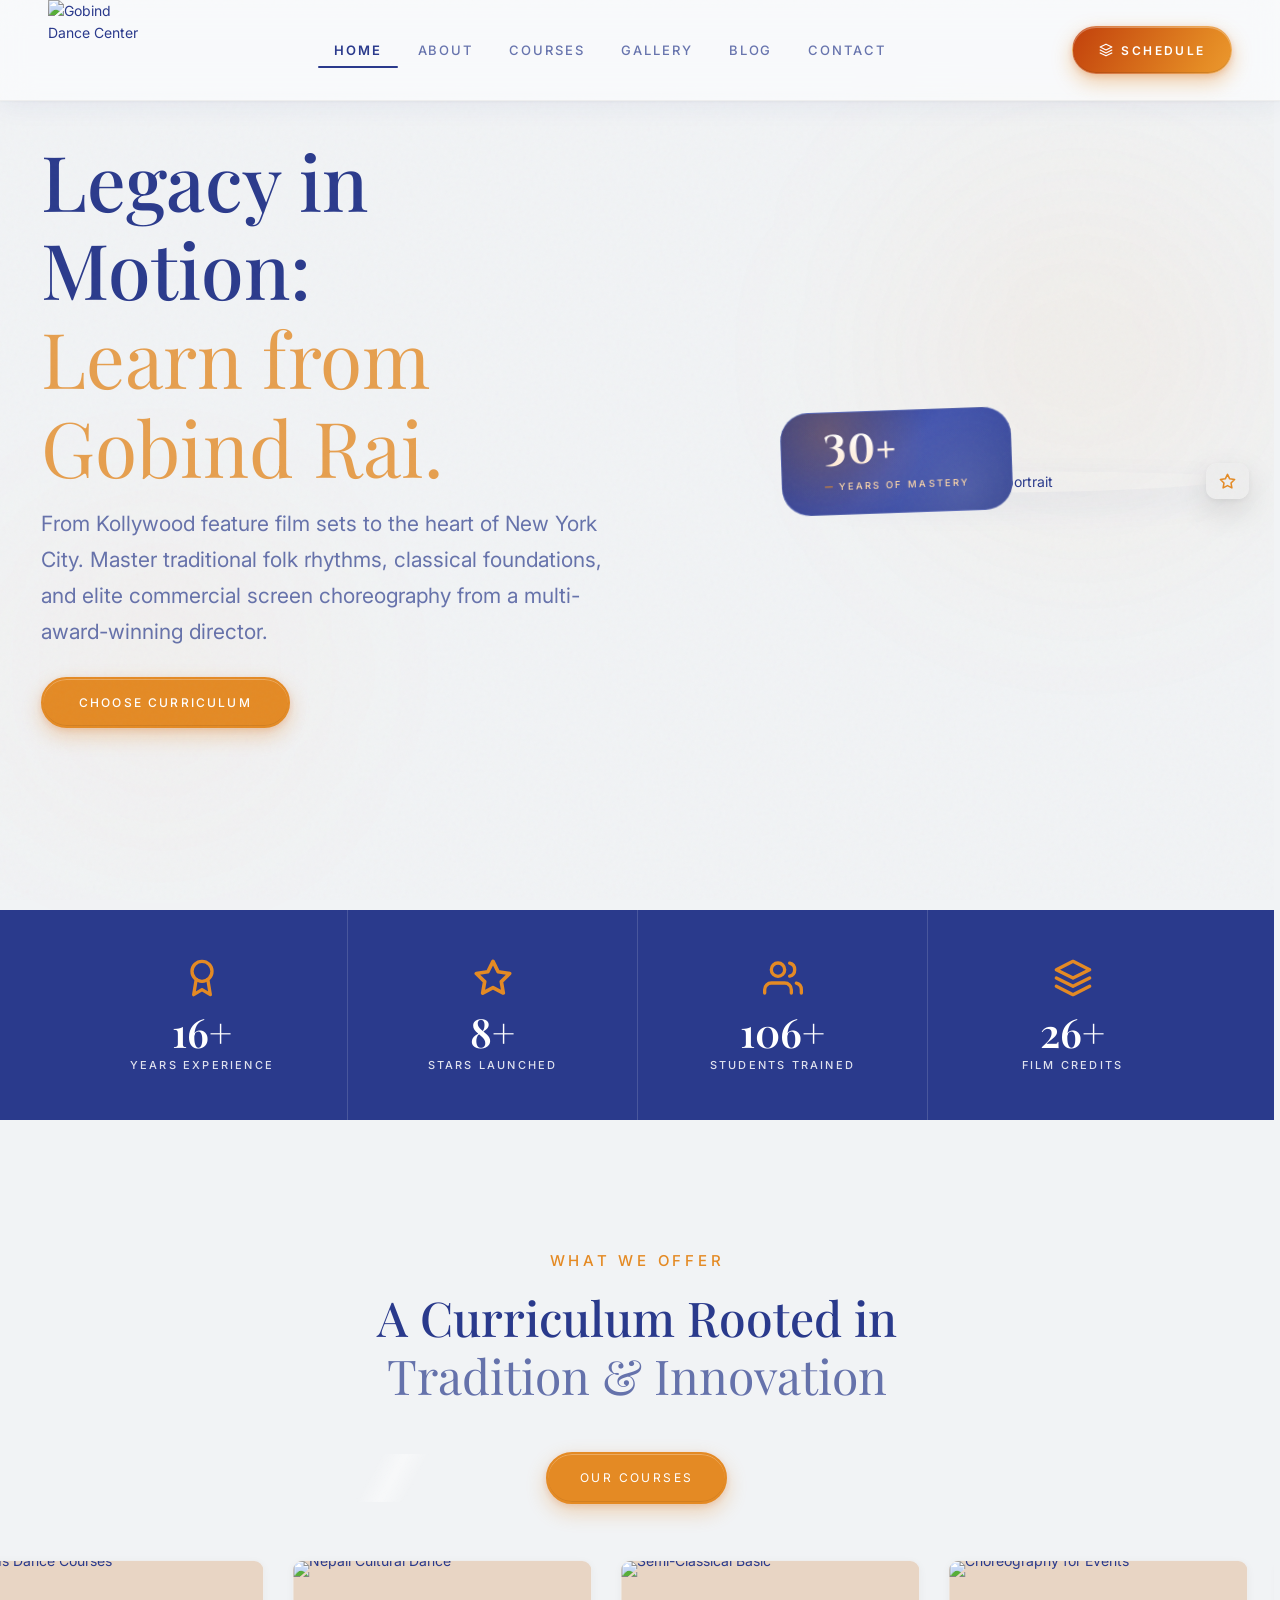
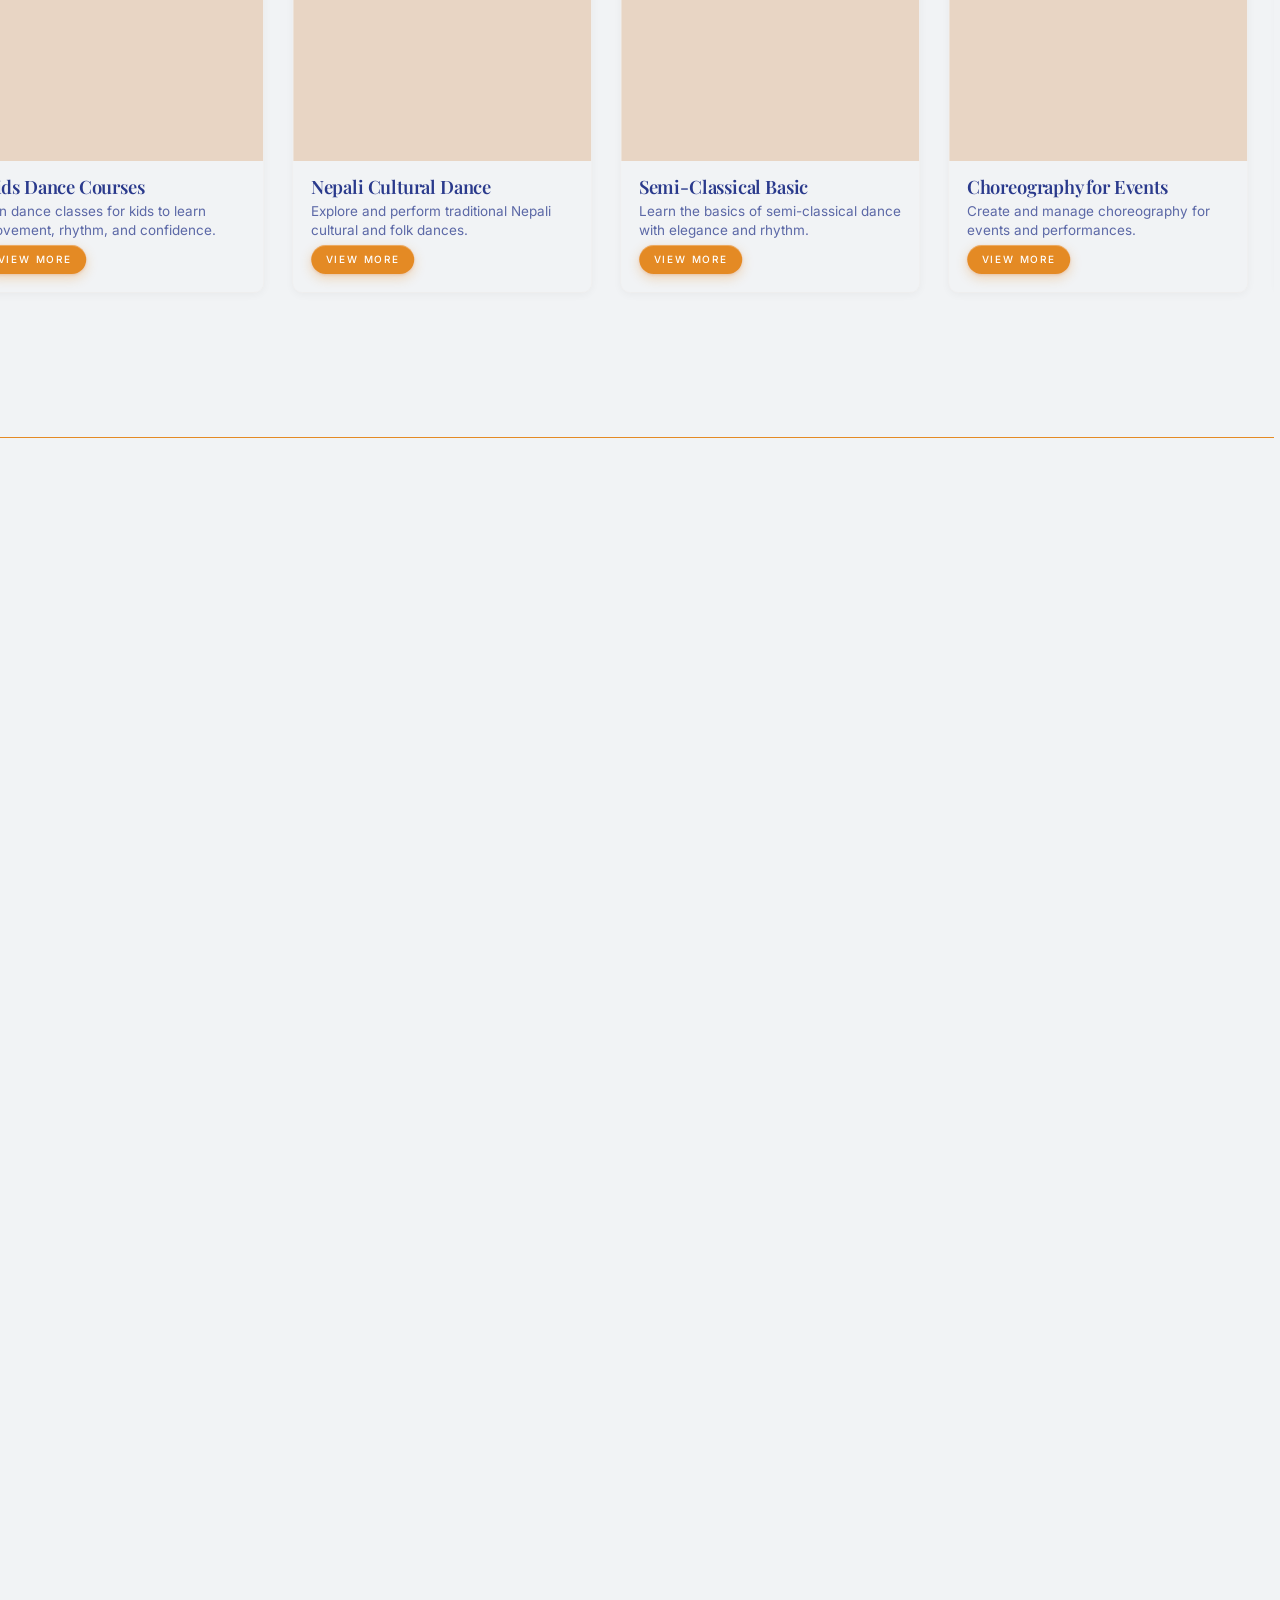
==== commit 34a2fa10: "Calendly fix, CTA zoom, stats + responsive tweaks, hero scroll reveal, brand logos - book-meeting.ht" ====
--- a/index.html
+++ b/index.html
@@ -10,7 +10,7 @@
     <link rel="preconnect" href="https://fonts.googleapis.com" />
     <link rel="preconnect" href="https://fonts.gstatic.com" crossorigin />
     <link rel="icon" type="image/png" href="assets/icons/Febicone.png" />
-    <link href="https://fonts.googleapis.com/css2?family=Playfair+Display:ital,wght@0,400;0,500;0,600;0,700;1,400;1,500&family=Inter:wght@300;400;500;600;700&display=swap" rel="stylesheet" />
+    <link href="https://fonts.googleapis.com/css2?family=Cinzel:wght@600;700;800&family=Playfair+Display:ital,wght@0,400;0,500;0,600;0,700;1,400;1,500&family=Inter:wght@300;400;500;600;700&display=swap" rel="stylesheet" />
 
     <!-- CSS -->
     <link rel="stylesheet" href="css/global.css" />
@@ -398,11 +398,14 @@
             /* Modern asymmetric curve — not just a circle */
             border-radius: 32% 68% 70% 30% / 30% 30% 70% 70%;
             transition:
-                transform 0.7s cubic-bezier(0.22, 1, 0.36, 1),
-                border-radius 0.9s cubic-bezier(0.22, 1, 0.36, 1);
-            will-change: transform, border-radius;
+                transform 0.9s cubic-bezier(0.22, 1, 0.36, 1),
+                border-radius 1.1s cubic-bezier(0.22, 1, 0.36, 1),
+                filter 0.9s cubic-bezier(0.22, 1, 0.36, 1),
+                box-shadow 0.9s cubic-bezier(0.22, 1, 0.36, 1);
+            will-change: transform, border-radius, filter;
             /* gentle continuous float */
             animation: hero-img-float 7s ease-in-out infinite;
+            box-shadow: 0 12px 32px rgba(42, 58, 140, 0.08);
         }
 
         @keyframes hero-img-float {
@@ -410,17 +413,38 @@
             50%      { transform: translateY(-8px); }
         }
 
-        .hero-image-wrapper:hover .hero-image {
-            /* Soften corners on hover (still organic, but more uniform) */
+        .hero-image-wrapper:hover .hero-image,
+        .hero-image-wrapper.is-open .hero-image {
+            /* On hover (or scroll-driven open on touch): morph the organic
+               blob into a softer rounded shape, lift the image, scale it
+               slightly, and add a warm orange glow. The slower easing
+               curve makes the motion feel cinematic. */
             border-radius: 24% 24% 24% 24% / 24% 24% 24% 24%;
-            transform: translateY(-12px) scale(1.03);
+            transform: translateY(-14px) scale(1.04);
             animation-play-state: paused;
-        }
+            filter: drop-shadow(0 18px 28px rgba(228, 138, 36, 0.18))
+                    drop-shadow(0 6px 12px rgba(42, 58, 140, 0.12));
+            box-shadow:
+                0 28px 48px rgba(42, 58, 140, 0.18),
+                0 8px 16px rgba(228, 138, 36, 0.10);
+        }
+
+        /* ── Touch / small screens — scroll-driven reveal ─────────
+           Phones have no hover, so instead of a continuous auto-cycle
+           the image opens (morphs + lifts + glows) while it is in the
+           center of the viewport, then contracts back once it scrolls
+           past — and the same happens in reverse when scrolling up.
+           This is driven by initHeroImageScroll() in scroll.js, which
+           toggles `.is-open` on the wrapper as the image crosses the
+           viewport midline. The `.is-open` rule above applies the
+           same styles as `:hover`. */
 
         @media (prefers-reduced-motion: reduce) {
             .hero-image { animation: none !important; }
-            .hero-image-wrapper:hover .hero-image {
+            .hero-image-wrapper:hover .hero-image,
+            .hero-image-wrapper.is-open .hero-image {
                 transform: translateY(-4px) scale(1.02);
+                filter: none;
             }
         }
 
@@ -551,12 +575,16 @@
         }
 
         .hero-image-card-value {
-            font-family: var(--font-serif);
-            font-size: 1.8rem;
+            /* Cinzel — Roman lapidary display serif, intentionally
+               distinct from the body's Playfair Display serif so the
+               "30+" reads as a monumental accent. Falls back to
+               Cinzel's serif defaults if the webfont hasn't loaded. */
+            font-family: 'Cinzel', 'Trajan Pro', 'Times New Roman', serif;
+            font-size: 1.85rem;
             color: #FFFFFF;
             line-height: 1;
-            font-weight: 600;
-            letter-spacing: -0.02em;
+            font-weight: 700;
+            letter-spacing: 0.02em;
             background: linear-gradient(180deg, #FFFFFF 0%, #FFE6CC 100%);
             -webkit-background-clip: text;
             background-clip: text;
@@ -564,6 +592,8 @@
             position: relative;
             display: inline-block;
             animation: card-value-glow 3.4s ease-in-out infinite;
+            text-rendering: geometricPrecision;
+            -webkit-font-smoothing: antialiased;
         }
 
         @keyframes card-value-glow {
@@ -573,25 +603,25 @@
 
         @media (min-width: 640px) {
             .hero-image-card-value {
-                font-size: 2.2rem;
+                font-size: 2.25rem;
             }
         }
 
         @media (min-width: 1024px) {
             .hero-image-card-value {
-                font-size: 2.5rem;
+                font-size: 2.6rem;
             }
         }
 
         @media (min-width: 1920px) {
             .hero-image-card-value {
-                font-size: 2.1rem;
+                font-size: 2.2rem;
             }
         }
 
         @media (min-width: 2560px) {
             .hero-image-card-value {
-                font-size: 1.85rem;
+                font-size: 1.95rem;
             }
         }
 
@@ -781,13 +811,19 @@
         }
 
         .stats-item {
-            padding: 2.5rem 0.5rem;
+            padding: 2rem 0.5rem;
             text-align: center;
             border-left: 1px solid rgba(255, 255, 255, 0.15);
         }
 
         .stats-item:first-child {
             border-left: none;
+        }
+
+        @media (min-width: 480px) {
+            .stats-item {
+                padding: 2.25rem 0.75rem;
+            }
         }
 
         @media (min-width: 768px) {
@@ -816,14 +852,21 @@
         }
 
         .stats-icon svg {
-            width: 36px;
-            height: 36px;
+            width: 44px;
+            height: 44px;
             stroke: #E48A24;
             stroke-width: 2;
             fill: none;
             transition: transform 0.3s ease;
         }
 
+        @media (min-width: 480px) {
+            .stats-icon svg {
+                width: 48px;
+                height: 48px;
+            }
+        }
+
         @media (min-width: 768px) {
             .stats-icon svg {
                 width: 40px;
@@ -855,9 +898,17 @@
 
         .stats-value {
             font-family: var(--font-serif);
-            font-size: 2rem;
+            font-size: 2.5rem;
             color: #FFFFFF;
             margin-bottom: 0.25rem;
+            line-height: 1.1;
+            font-weight: 600;
+        }
+
+        @media (min-width: 480px) {
+            .stats-value {
+                font-size: 2.75rem;
+            }
         }
 
         @media (min-width: 768px) {
@@ -879,10 +930,18 @@
         }
 
         .stats-label {
-            font-size: 9px;
+            font-size: 12px;
             letter-spacing: 0.2em;
             text-transform: uppercase;
-            color: rgba(255, 255, 255, 0.8);
+            color: rgba(255, 255, 255, 0.85);
+            font-weight: 500;
+            line-height: 1.3;
+        }
+
+        @media (min-width: 480px) {
+            .stats-label {
+                font-size: 13px;
+            }
         }
 
         @media (min-width: 768px) {
@@ -894,6 +953,12 @@
         @media (min-width: 1920px) {
             .stats-label {
                 font-size: 11px;
+            }
+        }
+
+        @media (min-width: 2560px) {
+            .stats-label {
+                font-size: 14px;
             }
         }
 
@@ -1378,6 +1443,36 @@
             }
         }
 
+        /* ── 8K / 75" 8K TV tier ──
+           Promotes the marquee and global layout for ultra-wide displays
+           so the page doesn't feel cramped on a 75" 8K screen. */
+        @media (min-width: 2560px) {
+            :root {
+                --container-max: 2000px;
+            }
+        }
+
+        @media (min-width: 3840px) {
+            :root {
+                --container-max: 2400px;
+            }
+
+            .marquee-track {
+                gap: 3rem;
+            }
+
+            .container {
+                max-width: var(--container-max);
+                padding-left: 2.5rem;
+                padding-right: 2.5rem;
+            }
+
+            /* Hero image can finally breathe on 8K */
+            .hero-image-wrapper {
+                max-width: 720px;
+            }
+        }
+
         /* ============================================================
            TESTIMONIALS
            ============================================================ */
@@ -1566,12 +1661,19 @@
         .cta-banner-bg {
             position: absolute;
             inset: 0;
+            overflow: hidden;
         }
 
         .cta-banner-bg img {
             width: 100%;
             height: 100%;
             object-fit: cover;
+            /* Base scale — JS will smoothly interpolate from 1.0 → ~1.15
+               as the section scrolls through the viewport. */
+            transform: scale(1);
+            transform-origin: center center;
+            will-change: transform;
+            transition: transform 0.05s linear;
         }
 
         .cta-banner-overlay {
@@ -1596,6 +1698,12 @@
             margin-bottom: 1.25rem;
         }
 
+        @media (min-width: 480px) {
+            .cta-banner-title {
+                font-size: 2.3rem;
+            }
+        }
+
         @media (min-width: 768px) {
             .cta-banner-title {
                 font-size: 2.5rem;
@@ -1608,12 +1716,44 @@
             }
         }
 
+        @media (min-width: 1920px) {
+            .cta-banner-title {
+                font-size: 3.5rem;
+            }
+        }
+
+        @media (min-width: 2560px) {
+            .cta-banner-title {
+                font-size: 4rem;
+            }
+        }
+
         .cta-banner-desc {
             font-size: 16px;
             line-height: 1.6;
-            color: rgba(255, 255, 255, 0.6);
+            color: rgba(255, 255, 255, 0.85);
             max-width: 36rem;
             margin: 0 auto 2.5rem;
+        }
+
+        @media (min-width: 768px) {
+            .cta-banner-desc {
+                font-size: 18px;
+            }
+        }
+
+        @media (min-width: 1920px) {
+            .cta-banner-desc {
+                font-size: 19px;
+                max-width: 44rem;
+            }
+        }
+
+        @media (min-width: 2560px) {
+            .cta-banner-desc {
+                font-size: 22px;
+                max-width: 52rem;
+            }
         }
 
         .cta-banner-actions {
@@ -1624,7 +1764,7 @@
         }
 
         .cta-banner-btn-primary {
-            font-size: 11px;
+            font-size: 12px;
             letter-spacing: 0.18em;
             text-transform: uppercase;
             padding: 0.875rem 2rem;
@@ -1636,13 +1776,44 @@
             display: inline-block;
         }
 
+        @media (min-width: 480px) {
+            .cta-banner-btn-primary,
+            .cta-banner-btn-secondary {
+                font-size: 13px;
+            }
+        }
+
+        @media (min-width: 768px) {
+            .cta-banner-btn-primary,
+            .cta-banner-btn-secondary {
+                font-size: 14px;
+                padding: 1rem 2.25rem;
+            }
+        }
+
+        @media (min-width: 1920px) {
+            .cta-banner-btn-primary,
+            .cta-banner-btn-secondary {
+                font-size: 16px;
+                padding: 1.15rem 2.5rem;
+            }
+        }
+
+        @media (min-width: 2560px) {
+            .cta-banner-btn-primary,
+            .cta-banner-btn-secondary {
+                font-size: 18px;
+                padding: 1.4rem 3rem;
+            }
+        }
+
         .cta-banner-btn-primary:hover {
             background: #2A3A8C;
             border-color: #2A3A8C;
         }
 
         .cta-banner-btn-secondary {
-            font-size: 11px;
+            font-size: 12px;
             letter-spacing: 0.18em;
             text-transform: uppercase;
             padding: 0.875rem 2rem;
@@ -1692,6 +1863,152 @@
             .btn-primary::after,
             .offer-main-btn::after {
                 display: none;
+            }
+        }
+
+        /* ============================================================
+           INTERMEDIATE RESPONSIVE BREAKPOINTS
+           Fills the gap between 1024px and 1920px so 18" and 32"
+           monitors don't render at the laptop layout then snap to
+           the 1920px "2K" layout with a giant step.
+           ============================================================ */
+
+        /* 13"-15" laptops — 1280px / 1366px / 1440px viewports */
+        @media (min-width: 1280px) and (max-width: 1439px) {
+            :root {
+                --container-max: 1240px;
+            }
+
+            .hero {
+                padding: 1.25rem 0 3rem;
+            }
+
+            .hero-title {
+                font-size: clamp(4rem, 6vw, 5rem);
+            }
+
+            .hero-grid {
+                gap: 4rem;
+            }
+
+            .stats-grid {
+                padding: 0 2.5rem;
+            }
+
+            .stats-item {
+                padding: 3rem 1rem;
+            }
+
+            .stats-value {
+                font-size: 2.5rem;
+            }
+
+            .stats-label {
+                font-size: 11px;
+            }
+
+            .cta-banner {
+                padding: 8rem 0;
+            }
+
+            .cta-banner-title {
+                font-size: 3rem;
+            }
+
+            .cta-banner-desc {
+                font-size: 17px;
+                max-width: 42rem;
+            }
+        }
+
+        /* 18"-22" monitors — 1440×900 / 1680×1050 viewports */
+        @media (min-width: 1440px) and (max-width: 1919px) {
+            :root {
+                --container-max: 1380px;
+            }
+
+            .hero {
+                padding: 1.5rem 0 3.5rem;
+            }
+
+            .hero-title {
+                font-size: clamp(4.5rem, 5.5vw, 5.6rem);
+            }
+
+            .hero-grid {
+                gap: 4.5rem;
+            }
+
+            .stats-grid {
+                padding: 0 3rem;
+            }
+
+            .stats-item {
+                padding: 3.5rem 1.25rem;
+            }
+
+            .stats-value {
+                font-size: 2.75rem;
+            }
+
+            .stats-label {
+                font-size: 12px;
+            }
+
+            .cta-banner {
+                padding: 9rem 0;
+            }
+
+            .cta-banner-title {
+                font-size: 3.4rem;
+            }
+
+            .cta-banner-desc {
+                font-size: 18px;
+                max-width: 44rem;
+            }
+        }
+
+        /* 32" QHD monitors — 2560×1440 viewports (bumped earlier than 4K) */
+        @media (min-width: 2200px) and (max-width: 2559px) {
+            :root {
+                --container-max: 1700px;
+            }
+
+            .hero {
+                padding: 2rem 0 4rem;
+            }
+
+            .hero-title {
+                font-size: 6.5rem;
+            }
+
+            .stats-value {
+                font-size: 3rem;
+            }
+
+            .stats-label {
+                font-size: 13px;
+            }
+
+            .cta-banner-title {
+                font-size: 3.75rem;
+            }
+
+            .cta-banner-desc {
+                font-size: 20px;
+                max-width: 50rem;
+            }
+        }
+
+        /* Ensure containers stretch to match the screen so the stats /
+           CTA sections don't leave huge blank margins on 32" monitors. */
+        @media (min-width: 1920px) {
+            .container,
+            .container1 {
+                max-width: var(--container-max);
+                margin-left: auto;
+                margin-right: auto;
             }
         }
     </style>
@@ -1882,7 +2199,7 @@
         CTA BANNER
         ========================================================== -->
         <section class="cta-banner">
-            <div class="cta-banner-bg parallax-container" data-speed="0.1">
+            <div class="cta-banner-bg parallax-container" data-effect="zoom" data-max-zoom="1.15">
                 <img src="https://scontent.fktm3-1.fna.fbcdn.net/v/t39.30808-6/702569886_27188194700813827_8500361184010729467_n.jpg?stp=dst-jpg_tt6&amp;cstp=mx2048x1366&amp;ctp=s2048x1366&amp;_nc_cat=104&amp;ccb=1-7&amp;_nc_sid=833d8c&amp;_nc_ohc=fHQIvbfqoYQQ7kNvwFPBvh0&amp;_nc_oc=AdrvUOhrRa8hQrtxI73GDNUYPQxHuP6IE30iYjZ6dc4ZhtR5ddoiDDxjHblq-xQ-nQRDeUl6gXKDSDZg3Igps2dw&amp;_nc_zt=23&amp;_nc_ht=scontent.fktm3-1.fna&amp;_nc_gid=rV6x-PK-vuZOdNFDRI0ugw&amp;_nc_ss=7b2a8&amp;oh=00_Af_1SsESrplSL4d3gou9XAiLPUtoBXsRTxC5T4BfYOw-ZA&amp;oe=6A36BF78" alt="Dance studio" />
             </div>
             <div class="cta-banner-overlay"></div>
--- a/css/global.css
+++ b/css/global.css
@@ -28,10 +28,6 @@
   background: #f1f3f5;
   -webkit-font-smoothing: antialiased;
   -moz-osx-font-smoothing: grayscale;
-  /* Promote body to its own compositor layer — keeps background
-     paint cost off the main thread during scroll. */
-  transform: translateZ(0);
-  backface-visibility: hidden;
 }
 
 .font-serif {
--- a/css/components/navbar.css
+++ b/css/components/navbar.css
@@ -12,22 +12,34 @@
   border: none;
   border-bottom: 1px solid #EEEEEE;
   background: rgba(255, 255, 255, 0.55);
+  /* Backdrop filter kept CONSTANT — transitioning it forces the
+     browser to repaint every element behind the navbar on every
+     frame, which can make the navbar visually disappear during
+     scroll. Only transition the cheap properties below. */
   backdrop-filter: blur(16px) saturate(180%);
   -webkit-backdrop-filter: blur(16px) saturate(180%);
   box-shadow: 0 6px 24px rgba(42, 58, 140, 0.06), 0 1px 2px rgba(0, 0, 0, 0.04);
-  transition: background 0.4s ease, border-color 0.4s ease, box-shadow 0.4s ease;
+  transition: background-color 0.4s ease, border-color 0.4s ease, box-shadow 0.4s ease;
+  /* Pin the navbar to its own GPU compositor layer so it never
+     disappears when sections toggle their visibility/containment
+     underneath. transform: translateZ(0) is the most widely
+     supported compositor hint. */
+  transform: translateZ(0);
+  -webkit-transform: translateZ(0);
+  will-change: transform;
+  /* Hardware-accelerate the layer so backdrop-filter has a stable
+     snapshot of the page behind it. */
+  isolation: isolate;
 }
 
 .navbar.scrolled {
-  background: rgba(238, 238, 238, 0.78);
-  backdrop-filter: blur(24px) saturate(200%);
-  -webkit-backdrop-filter: blur(24px) saturate(200%);
+  background-color: rgba(238, 238, 238, 0.92);
   border-bottom-color: #EEEEEE;
   box-shadow: 0 10px 32px rgba(42, 58, 140, 0.1), 0 2px 6px rgba(0, 0, 0, 0.05);
 }
 
 .navbar.transparent {
-  background: rgba(255, 255, 255, 0.55);
+  background-color: rgba(255, 255, 255, 0.55);
   border-bottom: 1px solid #EEEEEE;
   box-shadow: 0 6px 24px rgba(42, 58, 140, 0.06), 0 1px 2px rgba(0, 0, 0, 0.04);
 }
@@ -240,91 +252,95 @@
   display: block;
 }
 
-/* ── BOOK AUDITION BUTTON (CURVED + ANIMATED) ── */
+/* ── SCHEDULE BUTTON — PREMIUM ANIMATED ── */
 .navbar-cta {
   position: relative;
   display: none;
   align-items: center;
-  gap: 0.5rem;
+  gap: 0.55rem;
   font-size: 12px;
-  letter-spacing: 0.18em;
+  letter-spacing: 0.2em;
   text-transform: uppercase;
-  padding: 0.75rem 1.5rem;
-  font-weight: 500;
+  padding: 0.85rem 1.6rem;
+  font-weight: 600;
   text-decoration: none;
-  border-radius: 40px;
-  /* layered backgrounds: gradient base + animated sheen */
+  border-radius: 999px;
+  color: #ffffff;
+  /* Premium gradient: deep amber → orange → gold (more "attractive" than flat orange) */
   background:
-    linear-gradient(120deg, #E48A24 0%, #F39A36 45%, #E48A24 100%);
-  background-size: 200% 100%;
+    linear-gradient(120deg, #C2410C 0%, #E48A24 40%, #F4A93B 60%, #E48A24 100%);
+  background-size: 220% 100%;
   background-position: 0% 50%;
-  color: #ffffff;
-  border: 1px solid rgba(255, 255, 255, 0.18);
+  border: 1px solid rgba(255, 255, 255, 0.22);
   overflow: hidden;
   isolation: isolate;
   box-shadow:
-    0 6px 18px rgba(228, 138, 36, 0.30),
-    0 2px 4px rgba(0, 0, 0, 0.08),
-    inset 0 1px 0 rgba(255, 255, 255, 0.22);
+    0 8px 20px rgba(228, 138, 36, 0.40),
+    0 2px 6px rgba(194, 65, 12, 0.20),
+    inset 0 1px 0 rgba(255, 255, 255, 0.30),
+    inset 0 -1px 0 rgba(0, 0, 0, 0.10);
   transition:
-    transform 0.4s cubic-bezier(0.22, 1, 0.36, 1),
-    box-shadow 0.4s ease,
-    background-position 0.8s ease,
-    color 0.3s ease,
-    border-color 0.3s ease;
-  /* gentle idle glow */
-  animation: cta-pulse 3.2s ease-in-out infinite;
-}
-
-@keyframes cta-pulse {
+    transform 0.5s cubic-bezier(0.22, 1, 0.36, 1),
+    box-shadow 0.5s cubic-bezier(0.22, 1, 0.36, 1),
+    background-position 0.9s cubic-bezier(0.22, 1, 0.36, 1),
+    letter-spacing 0.4s ease;
+  animation: cta-breathe 3.2s ease-in-out infinite;
+  will-change: transform, box-shadow;
+}
+
+@keyframes cta-breathe {
   0%, 100% {
     box-shadow:
-      0 6px 18px rgba(228, 138, 36, 0.30),
-      0 2px 4px rgba(0, 0, 0, 0.08),
-      inset 0 1px 0 rgba(255, 255, 255, 0.22);
+      0 8px 20px rgba(228, 138, 36, 0.40),
+      0 2px 6px rgba(194, 65, 12, 0.20),
+      inset 0 1px 0 rgba(255, 255, 255, 0.30),
+      inset 0 -1px 0 rgba(0, 0, 0, 0.10);
   }
   50% {
     box-shadow:
-      0 8px 26px rgba(228, 138, 36, 0.45),
-      0 2px 6px rgba(0, 0, 0, 0.10),
-      inset 0 1px 0 rgba(255, 255, 255, 0.28);
-  }
-}
-
-/* moving sheen across the button */
+      0 12px 30px rgba(228, 138, 36, 0.55),
+      0 4px 10px rgba(194, 65, 12, 0.30),
+      inset 0 1px 0 rgba(255, 255, 255, 0.40),
+      inset 0 -1px 0 rgba(0, 0, 0, 0.10);
+  }
+}
+
+/* Sheen that travels across the button on hover */
 .navbar-cta::before {
   content: '';
   position: absolute;
   top: 0;
   left: -120%;
-  width: 60%;
+  width: 65%;
   height: 100%;
   background: linear-gradient(
     100deg,
     transparent 0%,
-    rgba(255, 255, 255, 0.0) 35%,
-    rgba(255, 255, 255, 0.45) 50%,
-    rgba(255, 255, 255, 0.0) 65%,
+    rgba(255, 255, 255, 0.0) 30%,
+    rgba(255, 255, 255, 0.55) 50%,
+    rgba(255, 255, 255, 0.0) 70%,
     transparent 100%
   );
   transform: skewX(-20deg);
   pointer-events: none;
   z-index: 1;
-  transition: left 0.9s cubic-bezier(0.22, 1, 0.36, 1);
-}
-
-/* expanding ring on hover */
+  transition: left 1s cubic-bezier(0.22, 1, 0.36, 1);
+}
+
+/* Expanding glow ring on hover */
 .navbar-cta::after {
   content: '';
   position: absolute;
-  inset: 0;
+  inset: -3px;
   border-radius: inherit;
-  border: 2px solid rgba(228, 138, 36, 0.55);
+  background: linear-gradient(120deg, #E48A24, #F4A93B, #E48A24);
+  background-size: 200% 100%;
   opacity: 0;
-  transform: scale(1);
+  filter: blur(10px);
+  z-index: -1;
   pointer-events: none;
-  z-index: 0;
-  transition: opacity 0.4s ease, transform 0.4s ease;
+  transition: opacity 0.5s ease;
+  animation: cta-ring-spin 4s linear infinite paused;
 }
 
 .navbar-cta > * {
@@ -364,12 +380,14 @@
 
 .navbar-cta:hover {
   background-position: 100% 50%;
-  transform: translateY(-3px);
+  transform: translateY(-4px) scale(1.04);
+  letter-spacing: 0.22em;
   box-shadow:
-    0 14px 32px rgba(228, 138, 36, 0.45),
-    0 4px 10px rgba(0, 0, 0, 0.12),
-    inset 0 1px 0 rgba(255, 255, 255, 0.30);
-  animation: none; /* stop the idle pulse on hover */
+    0 18px 38px rgba(228, 138, 36, 0.55),
+    0 6px 14px rgba(194, 65, 12, 0.30),
+    inset 0 1px 0 rgba(255, 255, 255, 0.40),
+    inset 0 -1px 0 rgba(0, 0, 0, 0.10);
+  animation: none;
 }
 
 .navbar-cta:hover::before {
@@ -378,11 +396,17 @@
 
 .navbar-cta:hover::after {
   opacity: 1;
-  transform: scale(1.08);
+  animation-play-state: running;
+}
+
+@keyframes cta-ring-spin {
+  0%   { background-position: 0% 50%; }
+  100% { background-position: 200% 50%; }
 }
 
 .navbar-cta:active {
-  transform: translateY(-1px) scale(0.98);
+  transform: translateY(-1px) scale(1.0);
+  transition-duration: 0.15s;
   box-shadow:
     0 6px 16px rgba(228, 138, 36, 0.30),
     0 2px 4px rgba(0, 0, 0, 0.10);
@@ -394,30 +418,38 @@
 
 .navbar-cta.active {
   background:
-    linear-gradient(120deg, #2A3A8C 0%, #3B4DAB 45%, #2A3A8C 100%);
-  background-size: 200% 100%;
+    linear-gradient(120deg, #1E2B6E 0%, #2A3A8C 40%, #4A5FCE 60%, #2A3A8C 100%);
+  background-size: 220% 100%;
   background-position: 0% 50%;
   color: #ffffff;
   box-shadow:
-    0 6px 18px rgba(42, 58, 140, 0.30),
-    0 2px 4px rgba(0, 0, 0, 0.08),
-    inset 0 1px 0 rgba(255, 255, 255, 0.18);
-  animation: cta-pulse-blue 3.2s ease-in-out infinite;
-}
-
-@keyframes cta-pulse-blue {
+    0 8px 20px rgba(42, 58, 140, 0.40),
+    0 2px 6px rgba(30, 43, 110, 0.20),
+    inset 0 1px 0 rgba(255, 255, 255, 0.24),
+    inset 0 -1px 0 rgba(0, 0, 0, 0.10);
+  animation: cta-breathe-blue 3.2s ease-in-out infinite;
+}
+
+@keyframes cta-breathe-blue {
   0%, 100% {
     box-shadow:
-      0 6px 18px rgba(42, 58, 140, 0.30),
-      0 2px 4px rgba(0, 0, 0, 0.08),
-      inset 0 1px 0 rgba(255, 255, 255, 0.18);
+      0 8px 20px rgba(42, 58, 140, 0.40),
+      0 2px 6px rgba(30, 43, 110, 0.20),
+      inset 0 1px 0 rgba(255, 255, 255, 0.24),
+      inset 0 -1px 0 rgba(0, 0, 0, 0.10);
   }
   50% {
     box-shadow:
-      0 8px 26px rgba(42, 58, 140, 0.45),
-      0 2px 6px rgba(0, 0, 0, 0.10),
-      inset 0 1px 0 rgba(255, 255, 255, 0.24);
-  }
+      0 12px 30px rgba(42, 58, 140, 0.55),
+      0 4px 10px rgba(30, 43, 110, 0.30),
+      inset 0 1px 0 rgba(255, 255, 255, 0.32),
+      inset 0 -1px 0 rgba(0, 0, 0, 0.10);
+  }
+}
+
+.navbar-cta.active::after {
+  background: linear-gradient(120deg, #2A3A8C, #4A5FCE, #2A3A8C);
+  background-size: 200% 100%;
 }
 
 .navbar-cta.active:hover {
@@ -427,7 +459,7 @@
 .navbar-cta svg {
   width: 14px;
   height: 14px;
-  transition: transform 0.4s cubic-bezier(0.22, 1, 0.36, 1);
+  transition: transform 0.5s cubic-bezier(0.22, 1, 0.36, 1);
   animation: cta-icon-bob 2.6s ease-in-out infinite;
 }
 
@@ -437,22 +469,28 @@
 }
 
 .navbar-cta:hover svg {
-  animation: cta-icon-bounce 0.6s cubic-bezier(0.22, 1, 0.36, 1);
+  animation: cta-icon-bounce 0.7s cubic-bezier(0.22, 1, 0.36, 1);
 }
 
 @keyframes cta-icon-bounce {
   0%   { transform: translateY(0) rotate(0deg); }
-  35%  { transform: translateY(-4px) rotate(-15deg); }
-  60%  { transform: translateY(2px)  rotate(8deg); }
+  30%  { transform: translateY(-5px) rotate(-18deg); }
+  55%  { transform: translateY(2px)  rotate(10deg); }
   100% { transform: translateY(0) rotate(0deg); }
 }
 
 @media (prefers-reduced-motion: reduce) {
   .navbar-cta,
-  .navbar-cta svg {
+  .navbar-cta svg,
+  .navbar-cta::after {
     animation: none !important;
   }
   .navbar-cta::before { display: none; }
+  .navbar-cta:hover { transform: none; }
+
+  /* Drop the navbar's background/box-shadow transition for users
+     who prefer reduced motion — instant state change, no fade. */
+  .navbar { transition: none; }
 }
 
 /* ── MOBILE TOGGLE ── */
--- a/css/components/footer.css
+++ b/css/components/footer.css
@@ -0,0 +1,879 @@
+/* ============================================
+   FOOTER COMPONENT — ENHANCED & ANIMATED
+   ============================================ */
+
+.footer {
+  background: #2A3A8C;
+  color: #FFFFFF;
+  position: relative;
+  z-index: 10;
+  overflow: hidden;
+}
+
+/* Subtle animated gradient overlay at top */
+.footer::before {
+  content: '';
+  position: absolute;
+  top: 0;
+  left: 0;
+  right: 0;
+  height: 3px;
+  background: linear-gradient(90deg, #E48A24, #2A3A8C, #E48A24);
+  background-size: 200% 100%;
+  animation: shimmerBorder 4s ease-in-out infinite;
+  z-index: 2;
+}
+
+@keyframes shimmerBorder {
+  0% { background-position: -200% 0; }
+  100% { background-position: 200% 0; }
+}
+
+.footer-inner {
+  max-width: var(--container-max);
+  margin: 0 auto;
+  padding: 2.5rem 1.5rem;
+  position: relative;
+  z-index: 1;
+}
+
+@media (min-width: 768px) {
+  .footer-inner {
+    padding: 3.5rem 2.5rem;
+  }
+}
+
+@media (min-width: 1920px) {
+  .footer-inner {
+    padding: 4.5rem 3rem;
+  }
+}
+
+@media (min-width: 2560px) {
+  .footer-inner {
+    padding: 5rem 4rem;
+  }
+}
+
+/* Mobile-first compact footer */
+.footer-grid {
+  display: grid;
+  grid-template-columns: 1fr;
+  gap: 1.25rem;
+}
+
+@media (max-width: 767px) {
+  .footer-grid {
+    grid-template-columns: repeat(2, minmax(0, 1fr));
+    gap: 1.25rem;
+  }
+
+  .footer-brand-desc {
+    max-width: 100%;
+    margin-bottom: 1rem;
+  }
+
+  .footer-links,
+  .footer-program-list {
+    gap: 0.6rem;
+  }
+
+  .footer-title {
+    margin-bottom: 1rem;
+  }
+}
+
+@media (min-width: 768px) and (max-width: 1023px) {
+  .footer-grid {
+    grid-template-columns: repeat(2, minmax(0, 1fr));
+    gap: 1.75rem;
+  }
+}
+
+@media (min-width: 1024px) {
+  .footer-grid {
+    grid-template-columns: repeat(4, minmax(0, 1fr));
+    gap: 3rem;
+  }
+}
+
+/* ── Brand Section ── */
+.footer-brand {
+  grid-column: span 1;
+}
+
+@media (min-width: 1024px) {
+  .footer-brand {
+    grid-column: span 1;
+  }
+}
+
+.footer-brand-logo {
+  display: flex;
+  align-items: center;
+  gap: 0.75rem;
+  margin-bottom: 1.5rem;
+}
+
+.footer-logo-image {
+  width: 180px;
+  height: 72px;
+  object-fit: contain;
+  flex-shrink: 0;
+  transition: transform 0.4s ease;
+}
+
+.footer-brand-logo:hover .footer-logo-image {
+  transform: scale(1.04);
+}
+
+@media (max-width: 768px) {
+  .footer-logo-image {
+    width: 60px;
+    height: 60px;
+  }
+}
+
+@media (max-width: 480px) {
+  .footer-logo-image {
+    width: 152px;
+    height: 52px;
+  }
+}
+
+@media (max-width: 360px) {
+  .footer-logo-image {
+    width: 146px;
+    height: 46px;
+  }
+}
+
+@media (min-width: 1920px) {
+  .footer-logo-image {
+    width: 184px;
+    height: 84px;
+  }
+}
+
+@media (min-width: 2560px) {
+  .footer-logo-image {
+    width: 196px;
+    height: 96px;
+  }
+}
+
+.footer-brand-text {
+  display: flex;
+  flex-direction: column;
+}
+
+.footer-brand-title {
+  font-size: 11px;
+  letter-spacing: 0.25em;
+  text-transform: uppercase;
+  font-weight: 600;
+  color: #FFFFFF;
+  line-height: 1;
+}
+
+@media (min-width: 1920px) {
+  .footer-brand-title {
+    font-size: 13px;
+  }
+}
+
+@media (min-width: 2560px) {
+  .footer-brand-title {
+    font-size: 15px;
+  }
+}
+
+.footer-brand-subtitle {
+  font-size: 9px;
+  letter-spacing: 0.2em;
+  text-transform: uppercase;
+  color: rgba(255, 255, 255, 0.7);
+  line-height: 1;
+  margin-top: 2px;
+}
+
+@media (min-width: 1920px) {
+  .footer-brand-subtitle {
+    font-size: 11px;
+  }
+}
+
+@media (min-width: 2560px) {
+  .footer-brand-subtitle {
+    font-size: 13px;
+  }
+}
+
+.footer-brand-desc {
+  font-size: 14px;
+  line-height: 1.7;
+  color: rgba(255, 255, 255, 0.75);
+  margin-bottom: 1.5rem;
+  max-width: 320px;
+  transition: color 0.3s ease;
+}
+
+.footer-brand:hover .footer-brand-desc {
+  color: rgba(255, 255, 255, 0.9);
+}
+
+@media (min-width: 1920px) {
+  .footer-brand-desc {
+    font-size: 16px;
+    max-width: 380px;
+  }
+}
+
+@media (min-width: 2560px) {
+  .footer-brand-desc {
+    font-size: 18px;
+    max-width: 440px;
+  }
+}
+
+/* ── Social Icons ── */
+.footer-social {
+  display: flex;
+  gap: 0.5rem;
+  align-items: center;
+}
+
+@media (min-width: 1920px) {
+  .footer-social {
+    gap: 0.75rem;
+  }
+}
+
+.footer-social-link {
+  width: 40px;
+  height: 40px;
+  border-radius: 50%;
+  border: 1px solid rgba(255, 255, 255, 0.2);
+  background: transparent;
+  display: flex;
+  align-items: center;
+  justify-content: center;
+  color: rgba(255, 255, 255, 0.8);
+  transition: all 0.35s cubic-bezier(0.22, 1, 0.36, 1);
+  text-decoration: none;
+  position: relative;
+  overflow: hidden;
+}
+
+/* Hover glow effect */
+.footer-social-link::after {
+  content: '';
+  position: absolute;
+  inset: 0;
+  border-radius: 50%;
+  background: radial-gradient(circle at center, rgba(228, 138, 36, 0.2), transparent 70%);
+  opacity: 0;
+  transform: scale(0.5);
+  transition: all 0.4s ease;
+}
+
+.footer-social-link:hover::after {
+  opacity: 1;
+  transform: scale(1.5);
+}
+
+@media (min-width: 1920px) {
+  .footer-social-link {
+    width: 48px;
+    height: 48px;
+  }
+}
+
+@media (min-width: 2560px) {
+  .footer-social-link {
+    width: 56px;
+    height: 56px;
+  }
+}
+
+.footer-social-link svg {
+  display: block;
+  width: 22px;
+  height: 22px;
+  position: relative;
+  z-index: 1;
+  transition: transform 0.3s ease;
+}
+
+/* Real brand-logo image files (YouTube, TikTok, Instagram) live in
+   assets/icons/. The PNG/AVIF sources include transparent padding
+   around the artwork, which used to show as a white halo inside the
+   dark footer. Two fixes layered together:
+
+   1. The link itself gets a white background, so the circular button
+      reads as a clean white disc against the dark footer.
+   2. The image is masked into the same circle (border-radius: 50%)
+      and `object-fit: cover` crops any inner padding, so the logo
+      fills the circle edge-to-edge — no white space outside the
+      artwork, and no awkward padding inside it. */
+.footer-social-link img.footer-social-img {
+  display: block;
+  width: 30px;
+  height: 30px;
+  position: relative;
+  z-index: 1;
+  transition: transform 0.3s ease;
+  object-fit: cover;
+  border-radius: 50%;
+  background: #ffffff;
+}
+
+/* The image-bearing links get a solid white background so the
+   circular crop has no transparent edges visible against the dark
+   footer. The SVGs (Facebook, WhatsApp) keep the transparent bg +
+   outline look. We use both `:has()` (modern browsers) AND an
+   explicit modifier class (`.footer-social-link--img`) as a fallback
+   so the styling works everywhere. */
+.footer-social-link:has(img.footer-social-img),
+.footer-social-link--img {
+  background: #ffffff;
+  border-color: rgba(255, 255, 255, 0.4);
+}
+
+@media (min-width: 1920px) {
+  .footer-social-link svg {
+    width: 26px;
+    height: 26px;
+  }
+  .footer-social-link img.footer-social-img {
+    width: 34px;
+    height: 34px;
+  }
+}
+
+@media (min-width: 2560px) {
+  .footer-social-link svg {
+    width: 30px;
+    height: 30px;
+  }
+  .footer-social-link img.footer-social-img {
+    width: 40px;
+    height: 40px;
+  }
+}
+
+.footer-social-link:hover {
+  color: #E48A24;
+  border-color: #E48A24;
+  background: rgba(228, 138, 36, 0.08);
+  transform: translateY(-3px) scale(1.05);
+  box-shadow: 0 8px 20px rgba(228, 138, 36, 0.25);
+}
+
+/* Image-bearing links keep their white circular background even on
+   hover — the artwork stays clearly visible inside the orange ring
+   instead of the white circle disappearing into the orange tint. */
+.footer-social-link:has(img.footer-social-img):hover,
+.footer-social-link--img:hover {
+  background: #ffffff;
+  border-color: #E48A24;
+}
+
+.footer-social-link:hover svg,
+.footer-social-link:hover img.footer-social-img {
+  transform: scale(1.1);
+}
+
+/* ── Navigation Section ── */
+.footer-nav {
+  grid-column: span 1;
+}
+
+.footer-title {
+  font-size: 16px;
+  letter-spacing: 0.2em;
+  text-transform: uppercase;
+  color: #E48A24;
+  font-weight: 500;
+  margin-bottom: 1.5rem;
+  position: relative;
+  display: inline-block;
+}
+
+/* Decorative underline for titles */
+.footer-title::after {
+  content: '';
+  position: absolute;
+  bottom: -6px;
+  left: 0;
+  width: 30px;
+  height: 2px;
+  background: #E48A24;
+  transition: width 0.4s ease;
+}
+
+.footer-nav:hover .footer-title::after,
+.footer-programs:hover .footer-title::after,
+.footer-contact:hover .footer-title::after {
+  width: 50px;
+}
+
+@media (min-width: 1920px) {
+  .footer-title {
+    font-size: 13px;
+    margin-bottom: 1.75rem;
+  }
+}
+
+@media (min-width: 2560px) {
+  .footer-title {
+    font-size: 15px;
+    margin-bottom: 2rem;
+  }
+}
+
+.footer-links {
+  display: flex;
+  flex-direction: column;
+  gap: 0.75rem;
+  list-style: none;
+  padding: 0;
+  margin: 0;
+}
+
+.footer-links li {
+  list-style: none;
+}
+
+.footer-link {
+  font-size: 14px;
+  color: rgba(255, 255, 255, 0.7);
+  transition: all 0.3s ease;
+  display: inline-flex;
+  align-items: center;
+  gap: 0.5rem;
+  text-decoration: none;
+  position: relative;
+  padding: 0.2rem 0;
+}
+
+/* Underline slide effect */
+.footer-link::after {
+  content: '';
+  position: absolute;
+  bottom: 0;
+  left: 0;
+  width: 0;
+  height: 1px;
+  background: #E48A24;
+  transition: width 0.4s cubic-bezier(0.22, 1, 0.36, 1);
+}
+
+.footer-link:hover::after {
+  width: 100%;
+}
+
+@media (min-width: 1920px) {
+  .footer-link {
+    font-size: 16px;
+  }
+}
+
+@media (min-width: 2560px) {
+  .footer-link {
+    font-size: 18px;
+  }
+}
+
+.footer-link:hover {
+  color: #E48A24;
+  transform: translateX(4px);
+}
+
+.footer-link-arrow {
+  opacity: 0;
+  transform: translateX(-6px);
+  transition: all 0.3s ease;
+  font-size: 10px;
+  color: #E48A24;
+}
+
+.footer-link:hover .footer-link-arrow {
+  opacity: 1;
+  transform: translateX(0);
+}
+
+/* ── Programs Section ── */
+.footer-programs {
+  grid-column: span 1;
+}
+
+.footer-program-list {
+  display: flex;
+  flex-direction: column;
+  gap: 0.75rem;
+  list-style: none;
+  padding: 0;
+  margin: 0;
+}
+
+.footer-program-list li {
+  list-style: none;
+}
+
+.footer-program-link {
+  font-size: 14px;
+  color: rgba(255, 255, 255, 0.7);
+  transition: all 0.3s ease;
+  text-decoration: none;
+  padding: 0.2rem 0;
+  display: inline-block;
+  position: relative;
+}
+
+/* Underline slide effect */
+.footer-program-link::after {
+  content: '';
+  position: absolute;
+  bottom: 0;
+  left: 0;
+  width: 0;
+  height: 1px;
+  background: #E48A24;
+  transition: width 0.4s cubic-bezier(0.22, 1, 0.36, 1);
+}
+
+.footer-program-link:hover::after {
+  width: 100%;
+}
+
+@media (min-width: 1920px) {
+  .footer-program-link {
+    font-size: 16px;
+  }
+}
+
+@media (min-width: 2560px) {
+  .footer-program-link {
+    font-size: 18px;
+  }
+}
+
+.footer-program-link:hover {
+  color: #E48A24;
+  transform: translateX(4px);
+}
+
+/* ── Contact Section ── */
+.footer-contact {
+  grid-column: span 1;
+}
+
+.footer-contact-item {
+  display: flex;
+  align-items: flex-start;
+  gap: 0.75rem;
+  margin-bottom: 1rem;
+  transition: transform 0.3s ease;
+}
+
+.footer-contact-item:hover {
+  transform: translateX(4px);
+}
+
+.footer-contact-icon {
+  color: #E48A24;
+  margin-top: 2px;
+  flex-shrink: 0;
+  transition: transform 0.3s ease;
+}
+
+.footer-contact-item:hover .footer-contact-icon {
+  transform: scale(1.15);
+}
+
+.footer-contact-text {
+  font-size: 14px;
+  color: rgba(255, 255, 255, 0.75);
+  line-height: 1.6;
+}
+
+@media (min-width: 1920px) {
+  .footer-contact-text {
+    font-size: 16px;
+  }
+}
+
+@media (min-width: 2560px) {
+  .footer-contact-text {
+    font-size: 18px;
+  }
+}
+
+.footer-location-link {
+  color: inherit;
+  text-decoration: none;
+  transition: color 0.3s ease;
+}
+
+.footer-location-link:hover {
+  color: #E48A24;
+}
+
+/* ── CTA Button ── */
+.footer-cta {
+  display: inline-flex;
+  align-items: center;
+  gap: 0.5rem;
+  font-size: 11px;
+  letter-spacing: 0.18em;
+  text-transform: uppercase;
+  padding: 0.75rem 1.5rem;
+  background: #E48A24;
+  color: #FFFFFF;
+  transition: all 0.4s cubic-bezier(0.22, 1, 0.36, 1);
+  margin-top: 1rem;
+  border: 1px solid #E48A24;
+  text-decoration: none;
+  border-radius: 4px;
+  position: relative;
+  overflow: hidden;
+}
+
+/* Button glow pulse on hover */
+.footer-cta::before {
+  content: '';
+  position: absolute;
+  inset: -2px;
+  border-radius: 6px;
+  background: linear-gradient(135deg, #E48A24, #2A3A8C, #E48A24);
+  background-size: 200% 200%;
+  opacity: 0;
+  transition: opacity 0.5s ease;
+  z-index: -1;
+  animation: btnGlow 3s ease-in-out infinite;
+}
+
+@keyframes btnGlow {
+  0%, 100% { background-position: 0% 50%; }
+  50% { background-position: 100% 50%; }
+}
+
+.footer-cta:hover::before {
+  opacity: 1;
+}
+
+.footer-cta:hover {
+  background: #E48A24;
+  color: #FFFFFF;
+  border-color: #FFFFFF;
+  transform: translateY(-3px) scale(1.02);
+  box-shadow: 0 8px 28px rgba(228, 138, 36, 0.4);
+}
+
+.footer-cta:active {
+  transform: scale(0.97);
+}
+
+@media (min-width: 1920px) {
+  .footer-cta {
+    font-size: 13px;
+    padding: 0.95rem 1.85rem;
+  }
+}
+
+@media (min-width: 2560px) {
+  .footer-cta {
+    font-size: 15px;
+    padding: 1.1rem 2.25rem;
+  }
+}
+
+.footer-cta svg {
+  width: 12px;
+  height: 12px;
+  transition: transform 0.3s ease;
+}
+
+.footer-cta:hover svg {
+  transform: translateX(4px) rotate(-6deg);
+}
+
+@media (min-width: 1920px) {
+  .footer-cta svg {
+    width: 14px;
+    height: 14px;
+  }
+}
+
+/* ── Footer Bottom ── */
+.footer-bottom {
+  border-top: 1px solid rgba(255, 255, 255, 0.08);
+  position: relative;
+}
+
+/* Subtle separator glow */
+.footer-bottom::before {
+  content: '';
+  position: absolute;
+  top: -1px;
+  left: 0;
+  right: 0;
+  height: 1px;
+  background: linear-gradient(90deg, transparent, #E48A24, transparent);
+  opacity: 0.3;
+}
+
+.footer-bottom-inner {
+  max-width: var(--container-max);
+  margin: 0 auto;
+  padding: 1.5rem 1.5rem;
+  display: flex;
+  flex-direction: column;
+  align-items: center;
+  justify-content: space-between;
+  gap: 1rem;
+}
+
+@media (min-width: 640px) {
+  .footer-bottom-inner {
+    flex-direction: row;
+  }
+}
+
+@media (min-width: 1920px) {
+  .footer-bottom-inner {
+    padding: 2rem 3rem;
+  }
+}
+
+@media (min-width: 2560px) {
+  .footer-bottom-inner {
+    padding: 2.5rem 4rem;
+  }
+}
+
+.footer-copyright {
+  font-size: 12px;
+  color: rgba(255, 255, 255, 0.5);
+  transition: color 0.3s ease;
+}
+
+.footer-copyright:hover {
+  color: rgba(255, 255, 255, 0.8);
+}
+
+.footer-location {
+  font-size: 12px;
+  color: rgba(255, 255, 255, 0.5);
+  transition: color 0.3s ease;
+}
+
+.footer-location:hover {
+  color: rgba(255, 255, 255, 0.8);
+}
+
+@media (min-width: 1920px) {
+  .footer-copyright,
+  .footer-location {
+    font-size: 14px;
+  }
+}
+
+@media (min-width: 2560px) {
+  .footer-copyright,
+  .footer-location {
+    font-size: 16px;
+  }
+}
+
+/* ── Responsive refinements ── */
+@media (max-width: 639px) {
+  .footer-grid {
+    gap: 1.5rem;
+  }
+
+  .footer-brand-desc {
+    max-width: 100%;
+    margin-bottom: 1rem;
+  }
+
+  .footer-title {
+    font-size: 14px;
+  }
+
+  .footer-link,
+  .footer-program-link,
+  .footer-contact-text {
+    font-size: 13px;
+  }
+
+  .footer-social-link {
+    width: 56px;
+    height: 56px;
+  }
+
+  .footer-social-link svg {
+    width: 26px;
+    height: 26px;
+  }
+
+  .footer-social-link img.footer-social-img {
+    width: 40px;
+    height: 40px;
+  }
+
+  .footer-cta {
+    font-size: 10px;
+    padding: 0.6rem 1.2rem;
+  }
+
+  .footer-bottom-inner {
+    padding: 1rem 1.5rem;
+    flex-direction: column;
+    text-align: center;
+    gap: 0.5rem;
+  }
+}
+
+@media (max-width: 380px) {
+  .footer-grid {
+    grid-template-columns: 1fr;
+    gap: 1.25rem;
+  }
+
+  .footer-logo-image {
+    width: 44px;
+    height: 44px;
+  }
+
+  .footer-brand-desc {
+    font-size: 13px;
+  }
+
+  .footer-title {
+    font-size: 13px;
+  }
+
+  .footer-link,
+  .footer-program-link,
+  .footer-contact-text {
+    font-size: 12px;
+  }
+
+  /* Brand logos stay prominent on the smallest screens. */
+  .footer-social-link {
+    width: 52px;
+    height: 52px;
+  }
+
+  .footer-social-link svg {
+    width: 24px;
+    height: 24px;
+  }
+
+  .footer-social-link img.footer-social-img {
+    width: 36px;
+    height: 36px;
+  }
+}
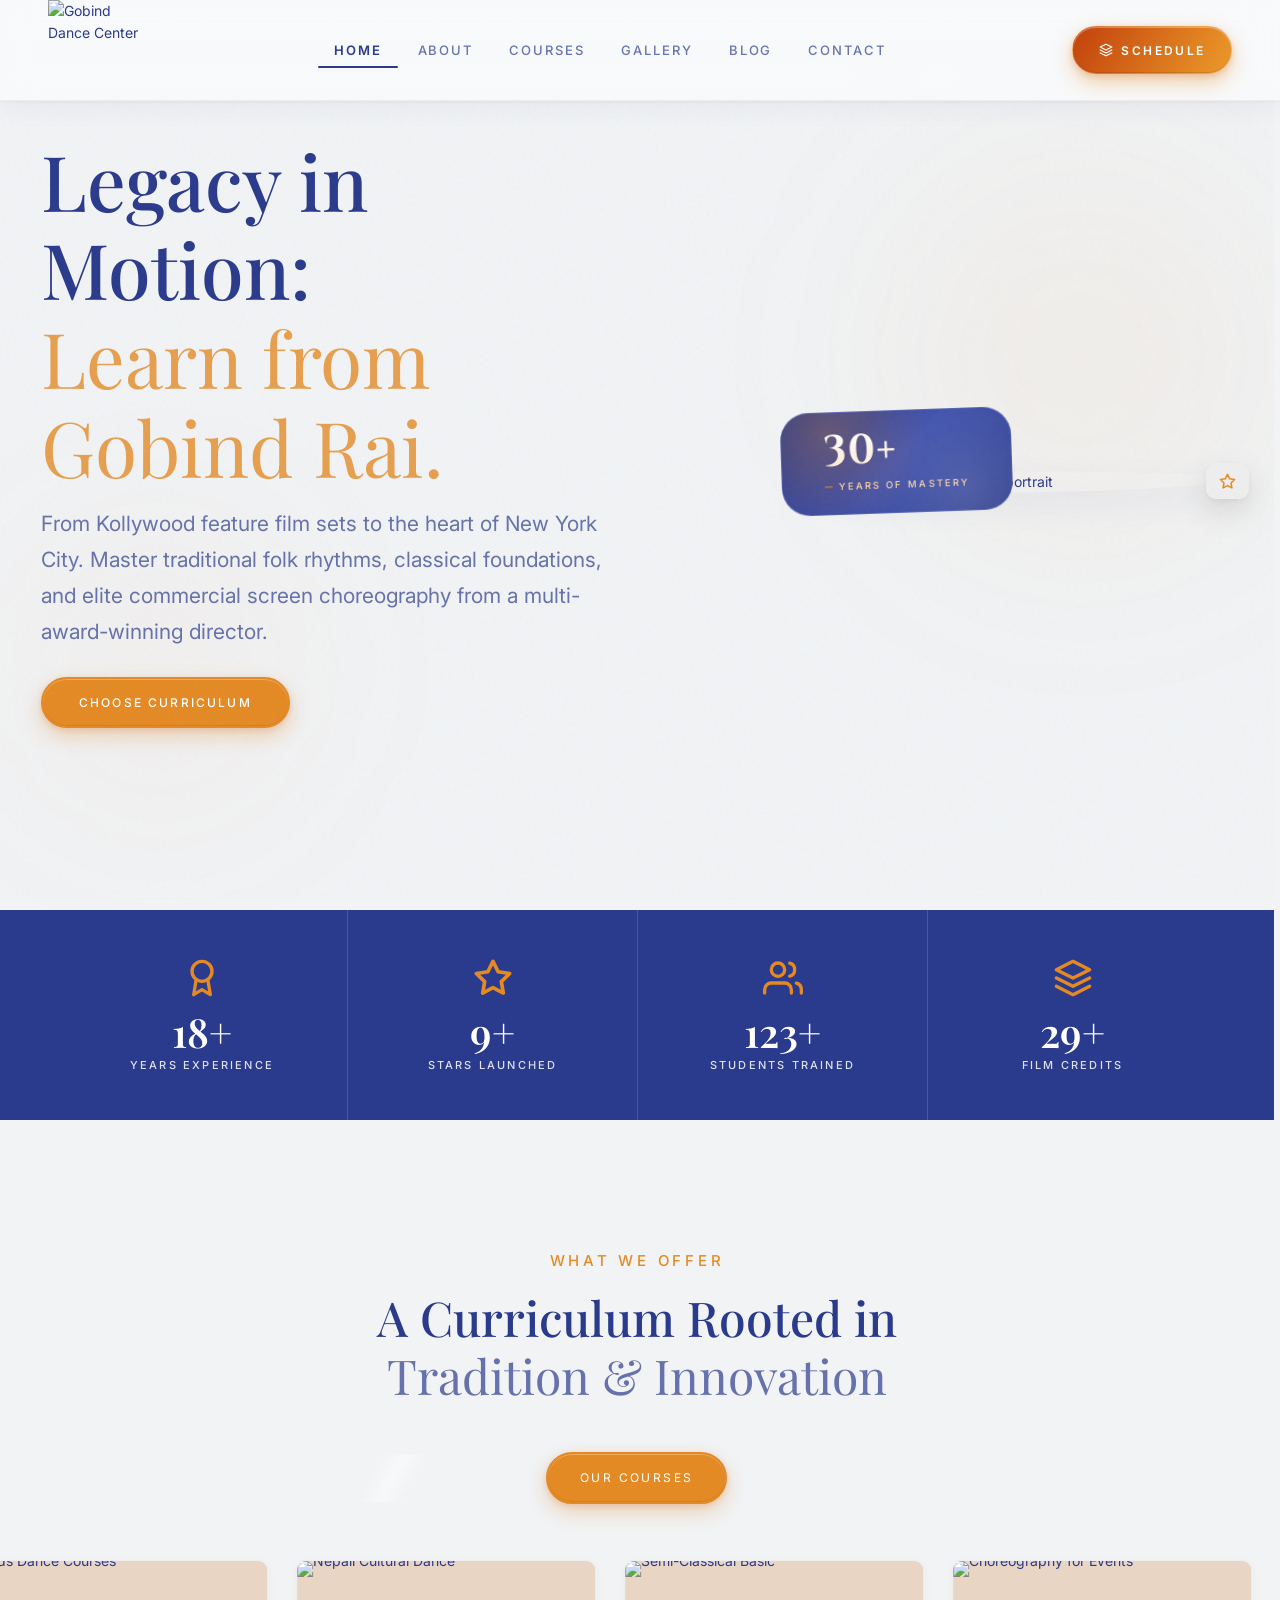
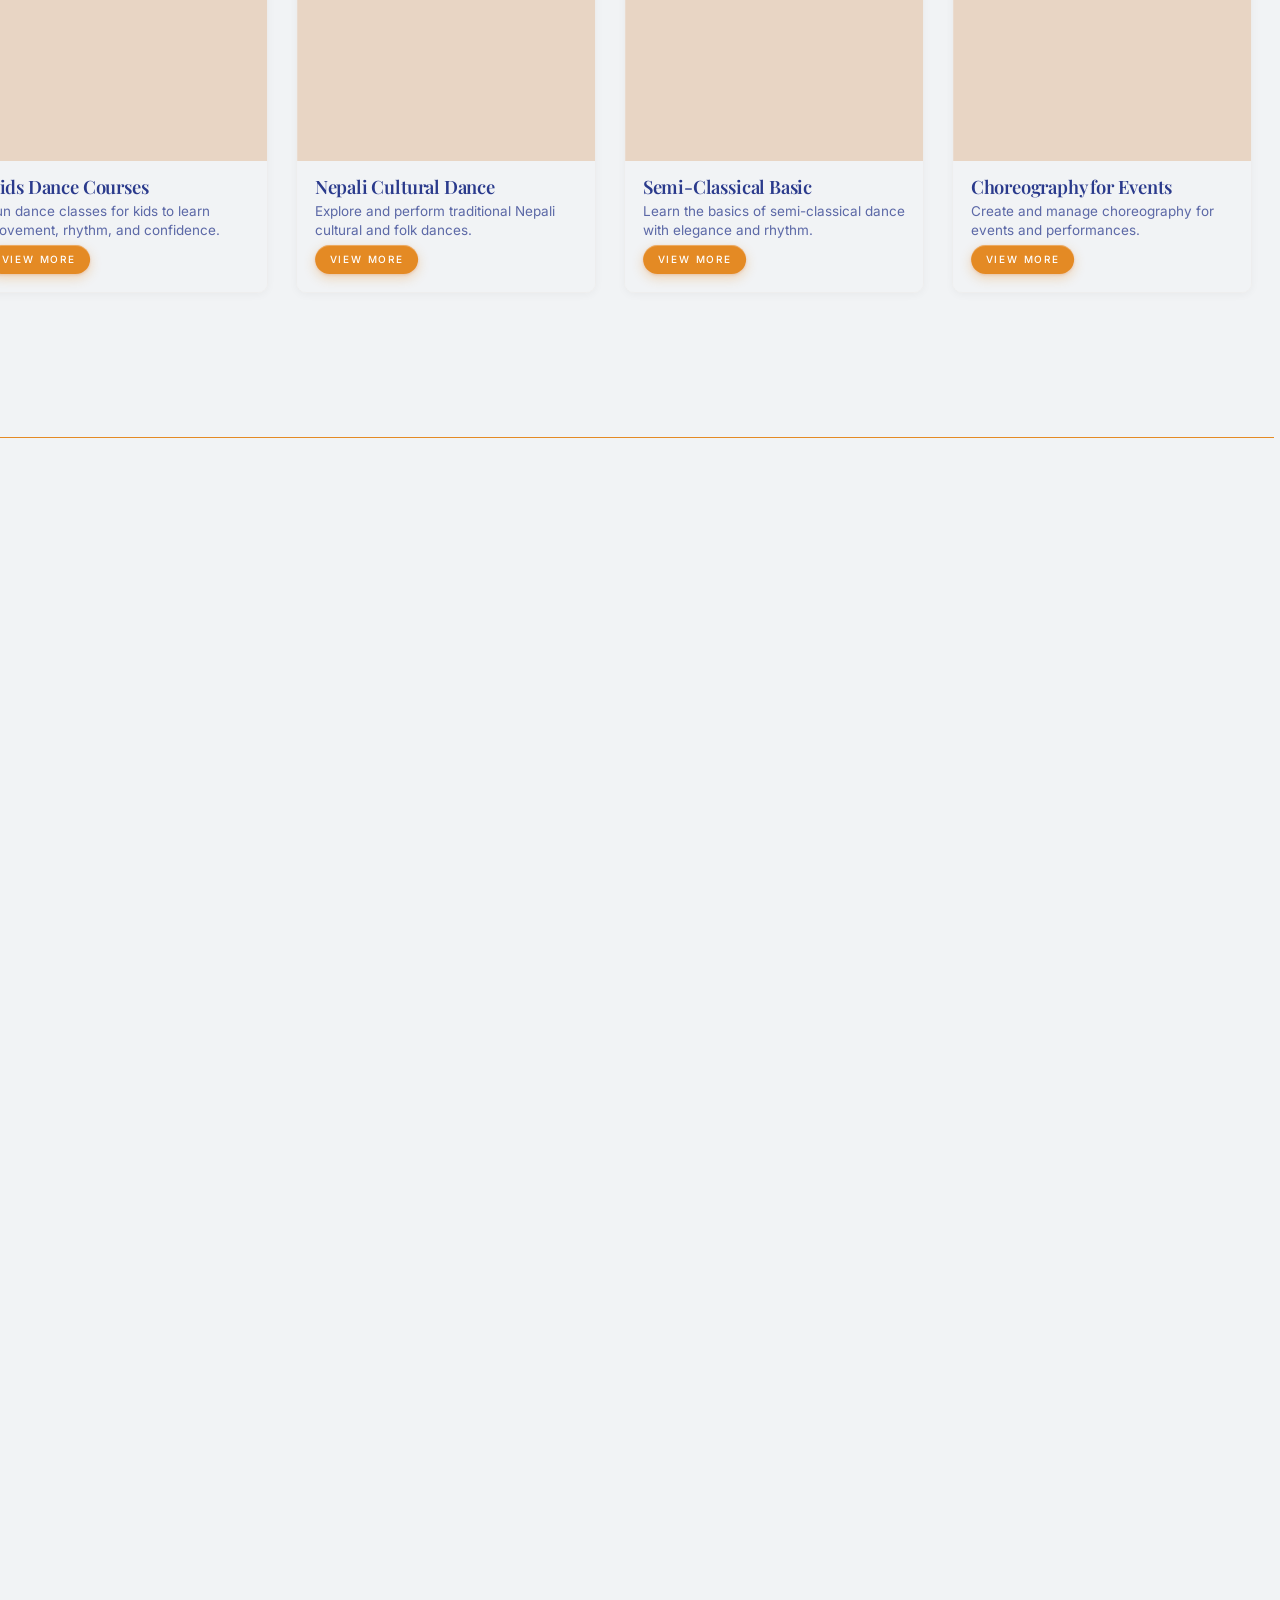
==== commit e0162fbc: "Testimonial avatars: replace text initials with placeholder images - index.html testimonial avatars " ====
--- a/index.html
+++ b/index.html
@@ -1572,8 +1572,8 @@
 
         .testimonial-avatar {
             flex-shrink: 0;
-            width: 42px;
-            height: 42px;
+            width: 48px;
+            height: 48px;
             border-radius: 50%;
             display: inline-flex;
             align-items: center;
@@ -1592,6 +1592,27 @@
             position: relative;
             overflow: hidden;
             will-change: transform;
+        }
+
+        /* When the avatar contains a real photo (img element), the
+           container is a perfect circle and the image fills it edge to
+           edge — no letterboxing, no stretching. */
+        .testimonial-avatar img.testimonial-avatar-img {
+            width: 100%;
+            height: 100%;
+            object-fit: cover;
+            object-position: center top;
+            display: block;
+            border-radius: 50%;
+        }
+
+        /* Placeholder SVG silhouette — fills the whole circle with a
+           head + shoulders shape in white at 95% opacity so it reads
+           as a friendly "person" icon on top of the brand gradient. */
+        .testimonial-avatar svg.testimonial-avatar-svg {
+            width: 100%;
+            height: 100%;
+            display: block;
         }
 
         .testimonial-card:hover .testimonial-avatar {
@@ -2160,7 +2181,17 @@
                         <span class="testimonial-quote">&ldquo;</span>
                         <p class="testimonial-text">Gobind sir shaped my understanding of screen presence. Every movement he taught carried meaning beyond technique.</p>
                         <div class="testimonial-author">
-                            <span class="testimonial-avatar avatar-1" aria-hidden="true">RT</span>
+                            <span class="testimonial-avatar avatar-1" aria-hidden="true">
+                                <!-- Placeholder avatar silhouette. Swap with:
+                                     <img src="assets/images/rekha.jpg"
+                                          alt="Rekha Thapa"
+                                          class="testimonial-avatar-img" />
+                                     when a real photo is available. -->
+                                <svg viewBox="0 0 48 48" xmlns="http://www.w3.org/2000/svg" class="testimonial-avatar-svg" aria-hidden="true">
+                                    <circle cx="24" cy="17" r="8" fill="rgba(255,255,255,0.95)"/>
+                                    <path d="M8 44c0-8.837 7.163-16 16-16s16 7.163 16 16" fill="rgba(255,255,255,0.95)"/>
+                                </svg>
+                            </span>
                             <div class="testimonial-author-text">
                                 <p class="testimonial-author-name">Rekha Thapa</p>
                                 <p class="testimonial-author-role">Actress &amp; Producer</p>
@@ -2172,7 +2203,17 @@
                         <span class="testimonial-quote">&ldquo;</span>
                         <p class="testimonial-text">The Angel Kalakendra was where I discovered that dance is not performance — it is conversation. Guru Gobind gave me that language.</p>
                         <div class="testimonial-author">
-                            <span class="testimonial-avatar avatar-2" aria-hidden="true">AL</span>
+                            <span class="testimonial-avatar avatar-2" aria-hidden="true">
+                                <!-- Placeholder avatar silhouette. Swap with:
+                                     <img src="assets/images/arunima.jpg"
+                                          alt="Arunima Lamsal"
+                                          class="testimonial-avatar-img" />
+                                     when a real photo is available. -->
+                                <svg viewBox="0 0 48 48" xmlns="http://www.w3.org/2000/svg" class="testimonial-avatar-svg" aria-hidden="true">
+                                    <circle cx="24" cy="17" r="8" fill="rgba(255,255,255,0.95)"/>
+                                    <path d="M8 44c0-8.837 7.163-16 16-16s16 7.163 16 16" fill="rgba(255,255,255,0.95)"/>
+                                </svg>
+                            </span>
                             <div class="testimonial-author-text">
                                 <p class="testimonial-author-name">Arunima Lamsal</p>
                                 <p class="testimonial-author-role">Film Artist</p>
@@ -2184,7 +2225,17 @@
                         <span class="testimonial-quote">&ldquo;</span>
                         <p class="testimonial-text">Moving to NYC, I feared losing touch with my culture. GDA gave me roots in a foreign city. Every class feels like home.</p>
                         <div class="testimonial-author">
-                            <span class="testimonial-avatar avatar-3" aria-hidden="true">PS</span>
+                            <span class="testimonial-avatar avatar-3" aria-hidden="true">
+                                <!-- Placeholder avatar silhouette. Swap with:
+                                     <img src="assets/images/priya.jpg"
+                                          alt="Priya Sharma"
+                                          class="testimonial-avatar-img" />
+                                     when a real photo is available. -->
+                                <svg viewBox="0 0 48 48" xmlns="http://www.w3.org/2000/svg" class="testimonial-avatar-svg" aria-hidden="true">
+                                    <circle cx="24" cy="17" r="8" fill="rgba(255,255,255,0.95)"/>
+                                    <path d="M8 44c0-8.837 7.163-16 16-16s16 7.163 16 16" fill="rgba(255,255,255,0.95)"/>
+                                </svg>
+                            </span>
                             <div class="testimonial-author-text">
                                 <p class="testimonial-author-name">Priya Sharma</p>
                                 <p class="testimonial-author-role">GDA Student, NYC</p>
